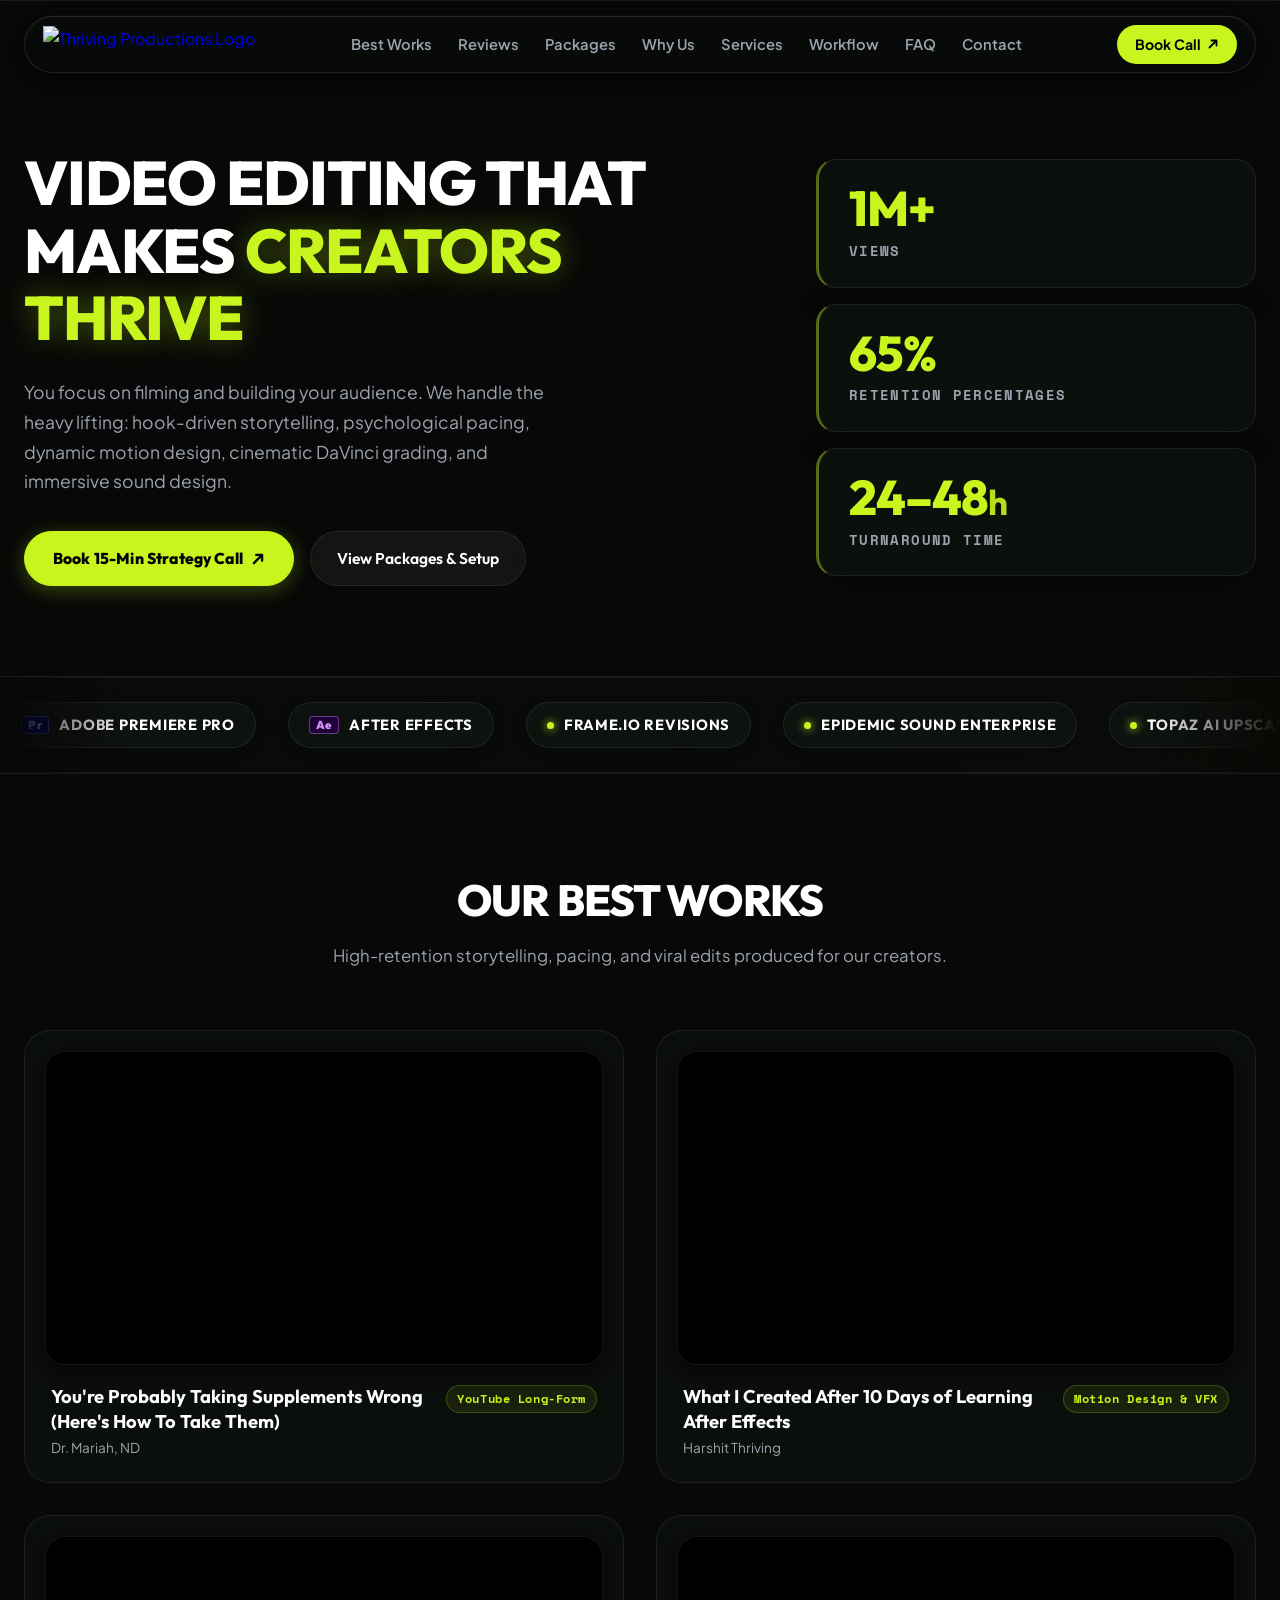
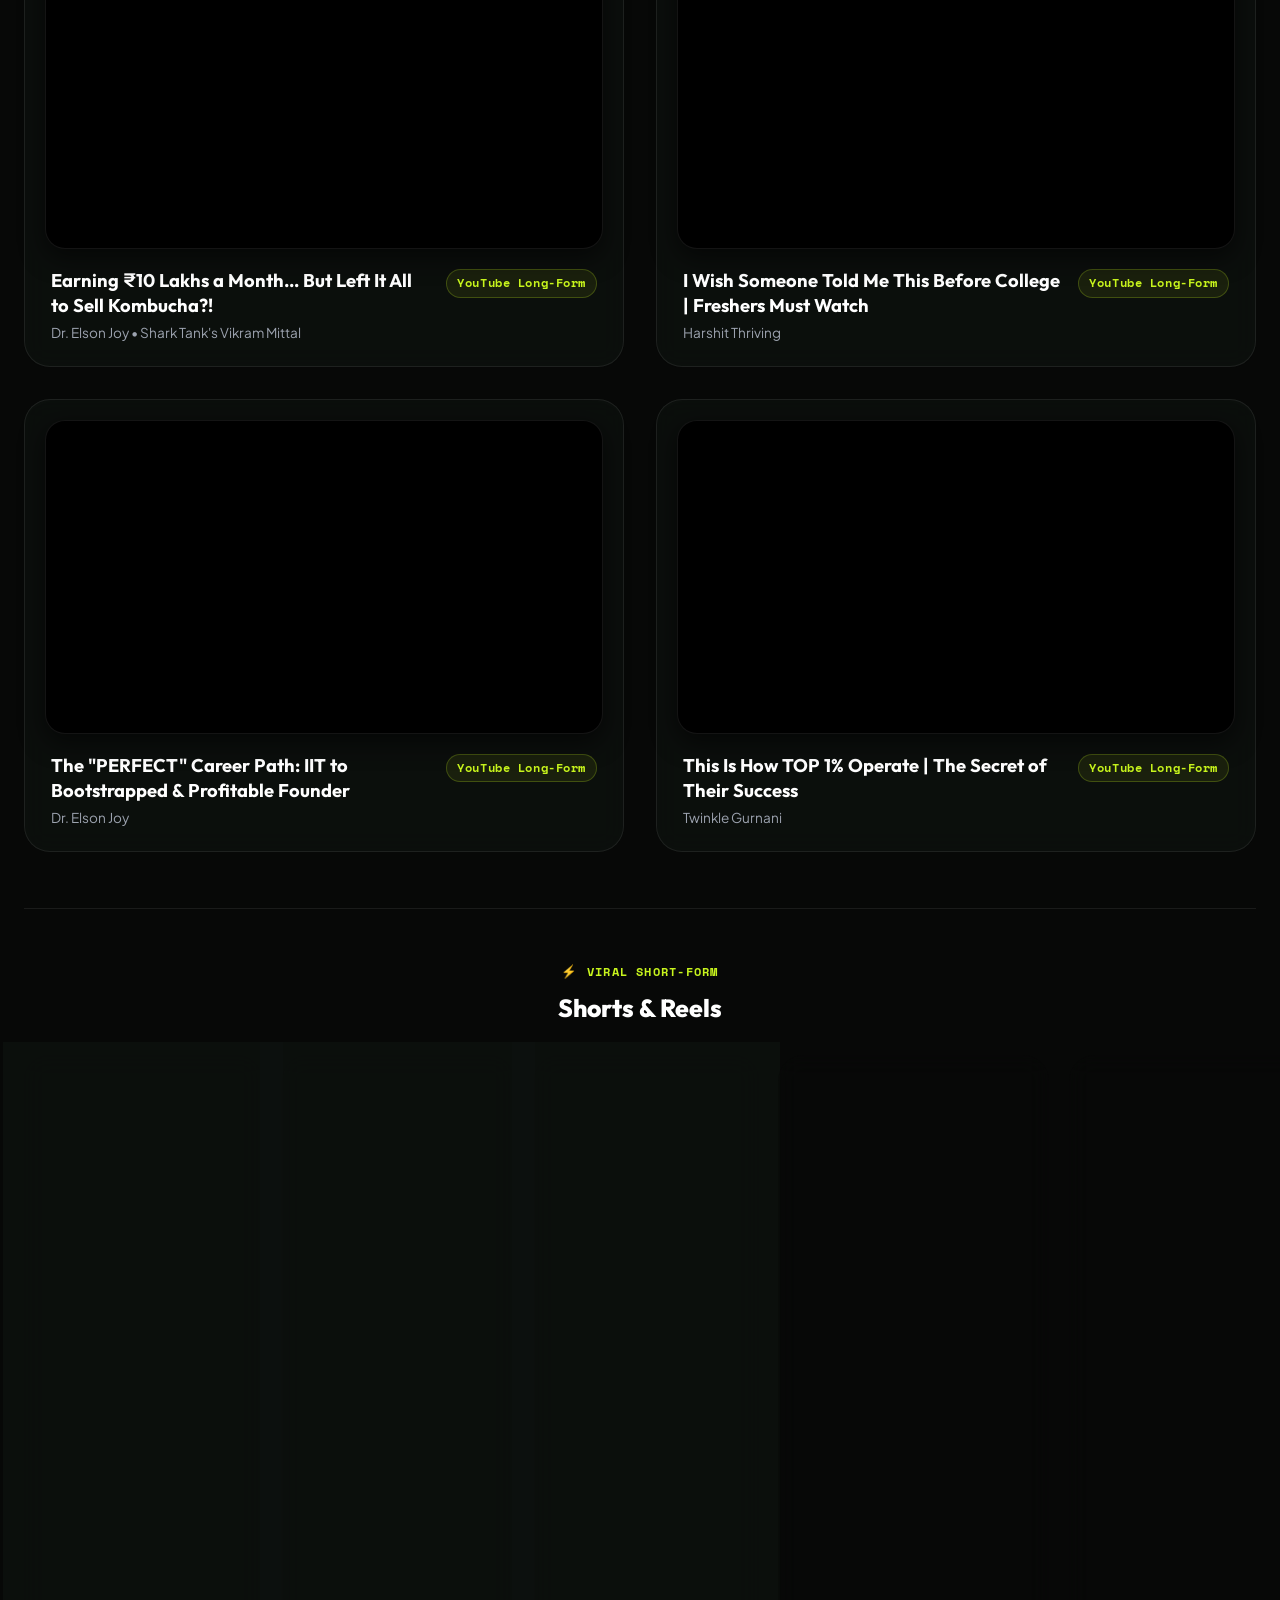
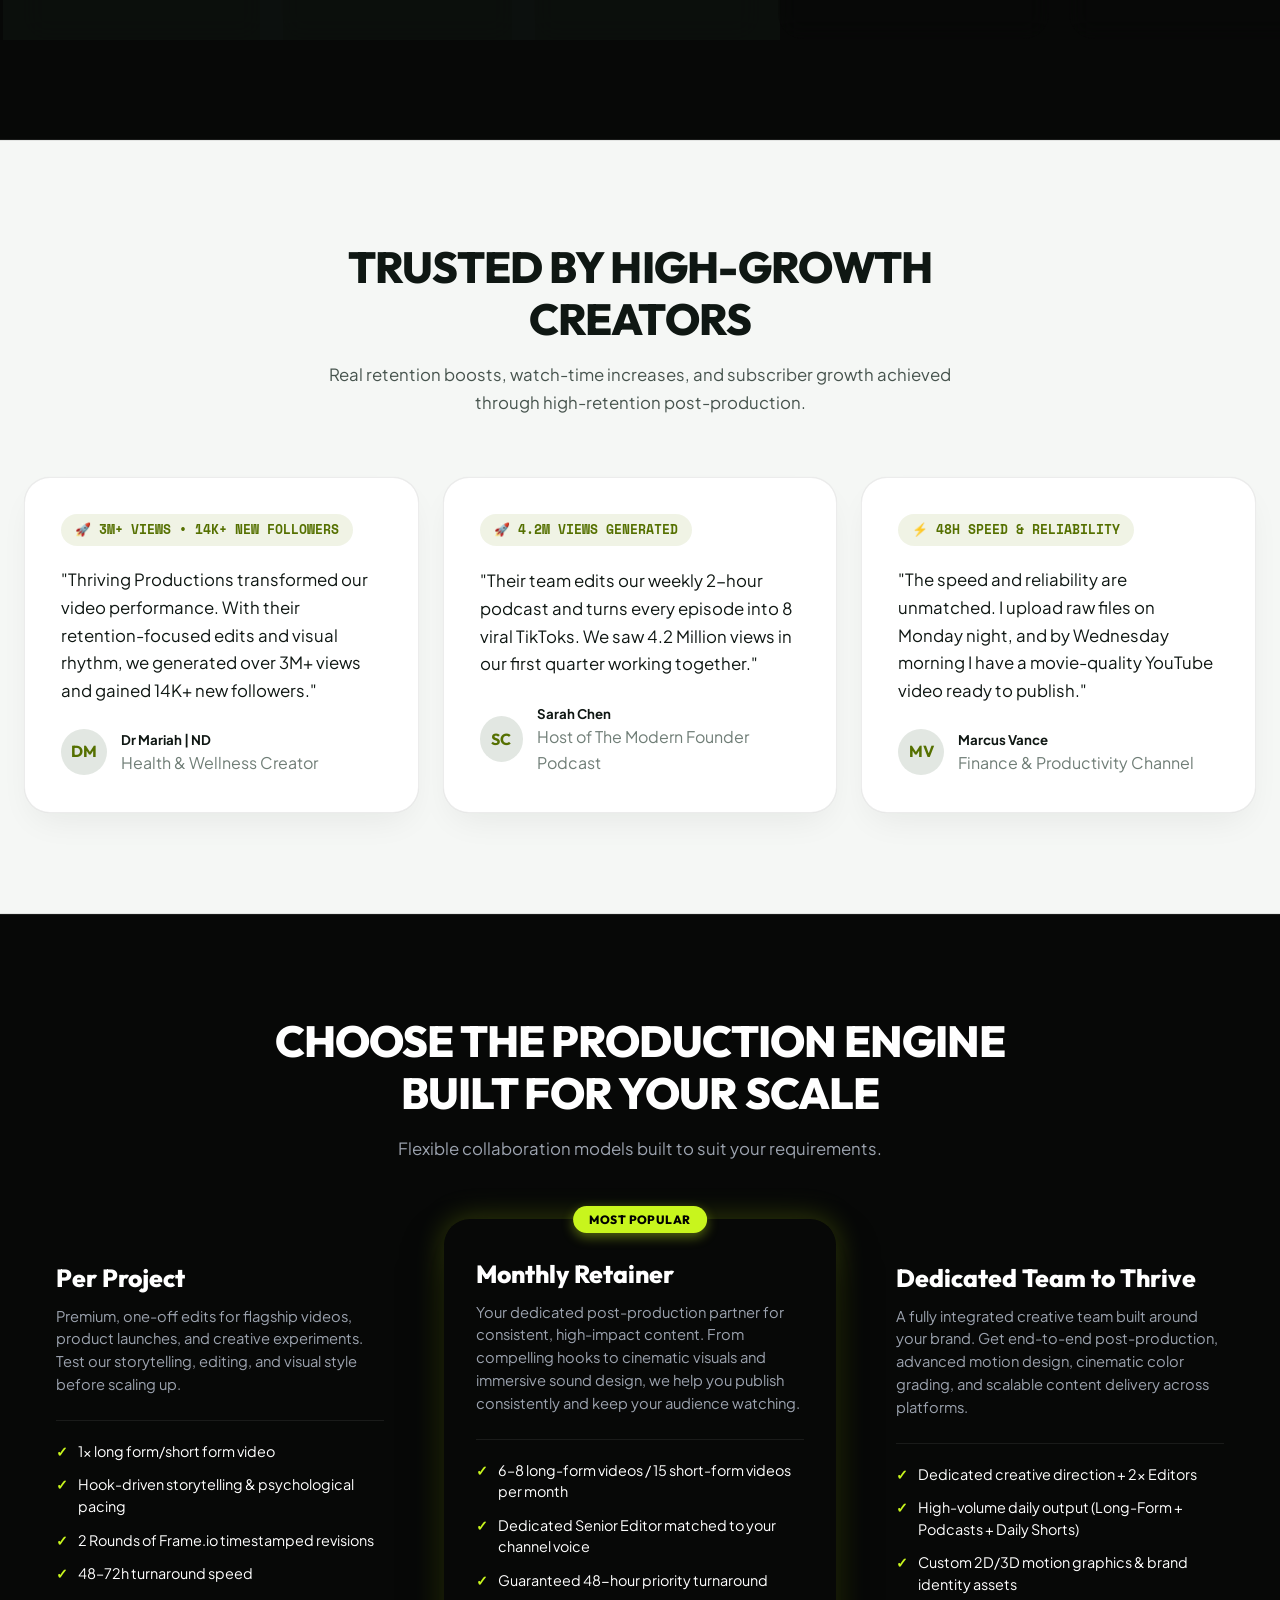
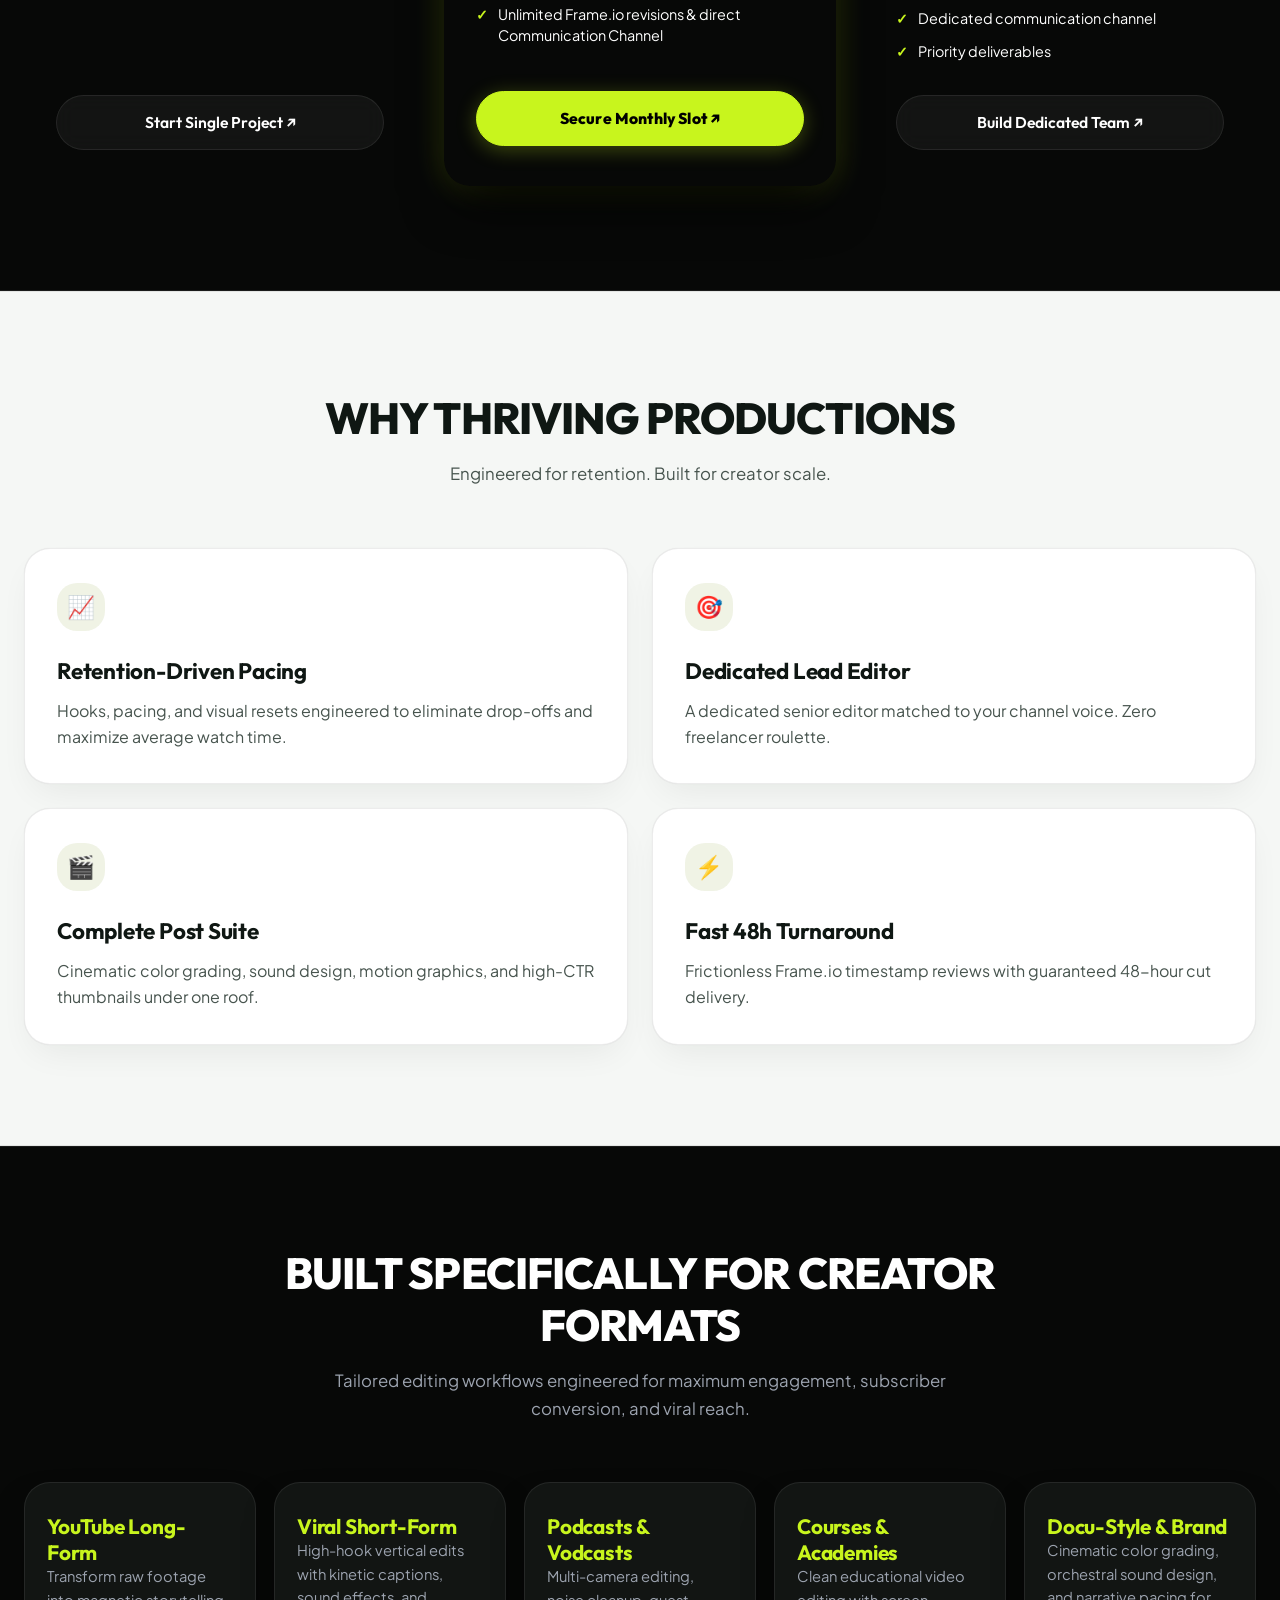
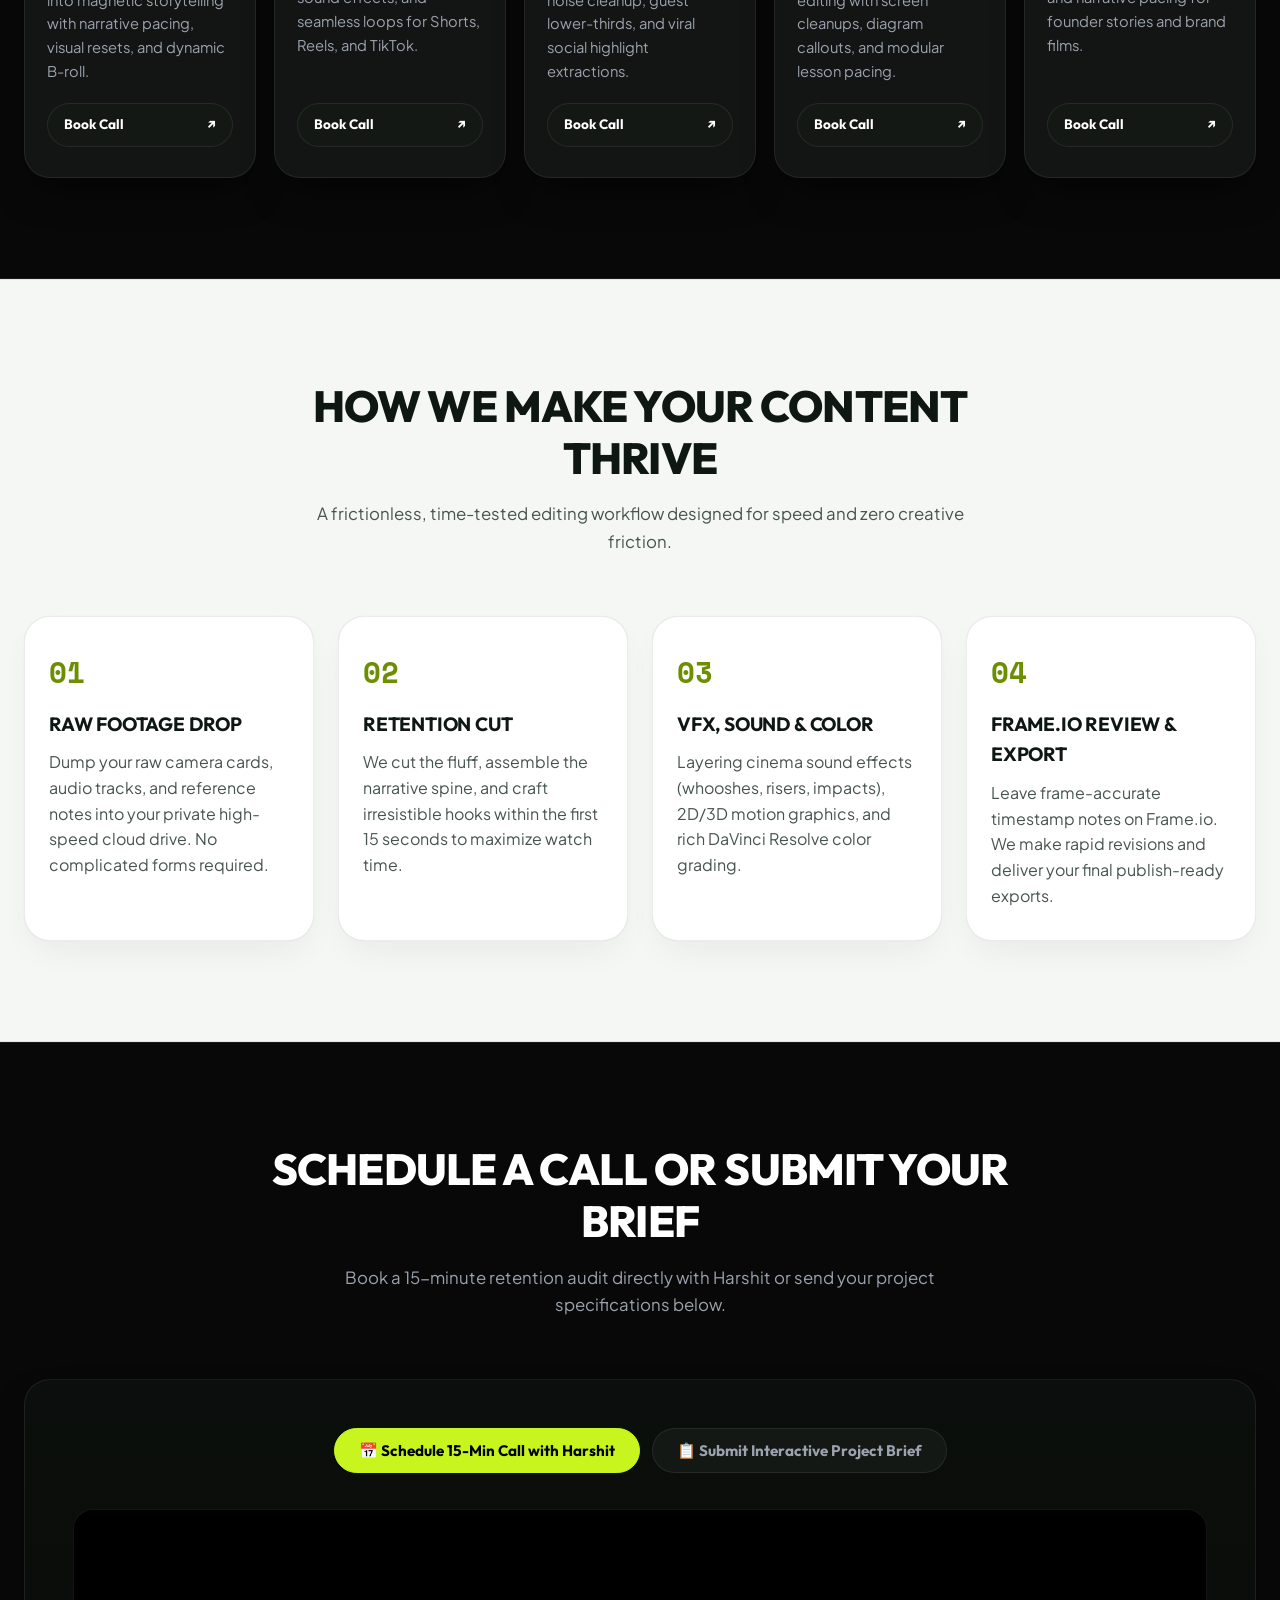
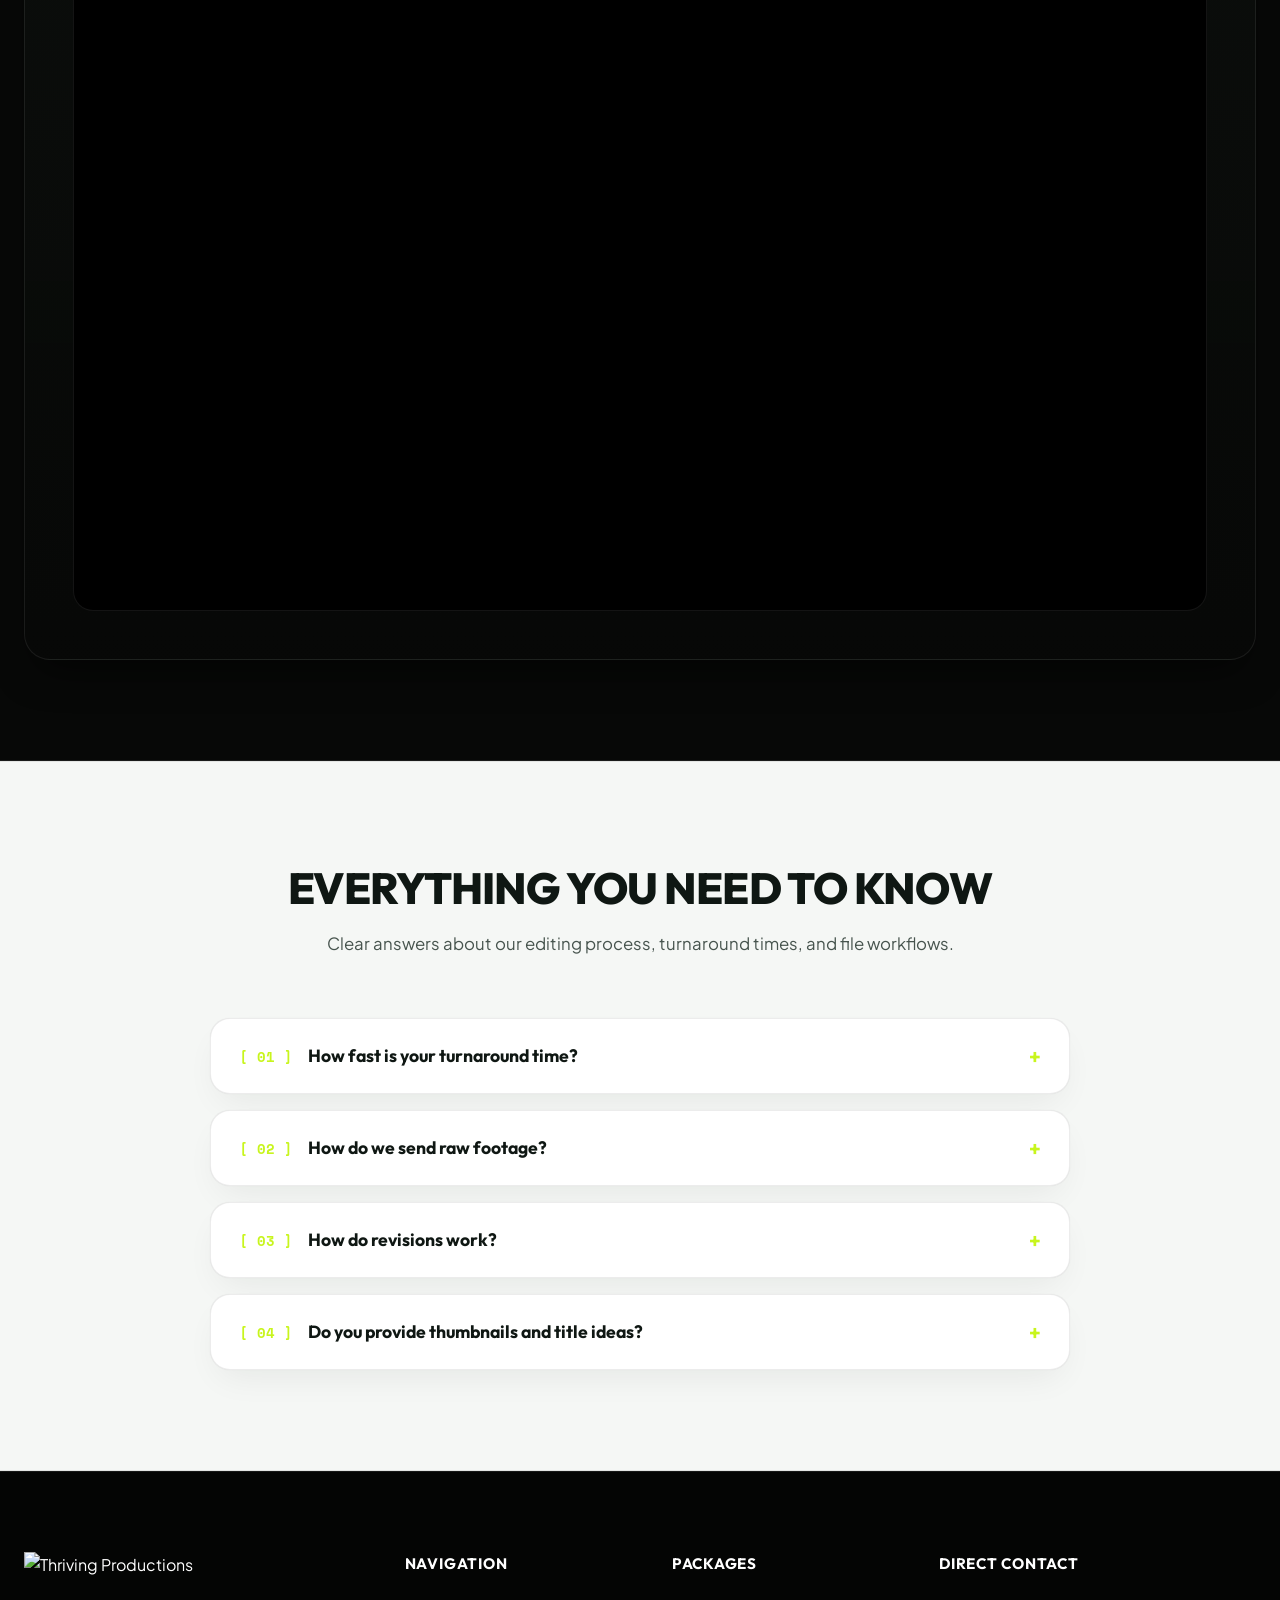
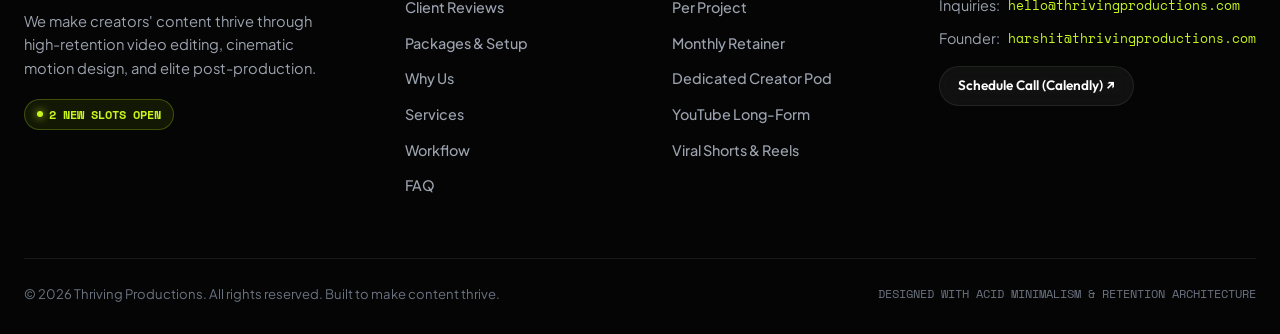
==== index.html @ 4a1072ee "added actions workflow" ====
<!DOCTYPE html>
<html lang="en">

<head>
  <meta charset="UTF-8">
  <meta name="viewport" content="width=device-width, initial-scale=1.0">

  <!-- SEO Meta Tags -->
  <title>Thriving Productions | High-Retention Video Editing & Post-Production for Creators</title>
  <meta name="description"
    content="We make creators' content thrive. Elite video editing, storytelling cuts, dynamic motion graphics, DaVinci color grading, and immersive sound design for top YouTube creators, podcasters, and brand leaders.">
  <meta name="keywords"
    content="video editing, creator post production, high retention editing, youtube editor, podcast video editing, motion design, thriving productions, harshit">
  <meta name="author" content="Thriving Productions">

  <!-- Open Graph / Social Media Meta Tags -->
  <meta property="og:title" content="Thriving Productions — High-Retention Video Editing for Creators">
  <meta property="og:description"
    content="You film the vision. We engineer the virality. Full-service post-production for modern creators.">
  <meta property="og:image" content="assets/logo-final.png">
  <meta property="og:type" content="website">

  <!-- Favicon -->
  <link rel="icon" type="image/png" href="assets/logo-final.png">

  <!-- Calendly Widget Stylesheet & JS -->
  <link href="https://assets.calendly.com/assets/external/widget.css" rel="stylesheet">
  <script src="https://assets.calendly.com/assets/external/widget.js" type="text/javascript" async></script>

  <!-- Custom Stylesheet -->
  <link rel="stylesheet" href="css/style.css">
</head>

<body>

  <!-- Ambient Light Orbs -->
  <div class="bg-ambient-lights" aria-hidden="true">
    <div class="ambient-orb orb-1"></div>
    <div class="ambient-orb orb-2"></div>
    <div class="ambient-orb orb-3"></div>
  </div>

  <!-- FLOATING NAVIGATION BAR -->
  <header class="site-header">
    <div class="nav-pill-container">
      <a href="#hero" class="brand-link" aria-label="Thriving Productions Home">
        <img src="assets/logo-final.png" alt="Thriving Productions Logo" class="brand-logo">
      </a>

      <nav aria-label="Main Navigation">
        <ul class="nav-links-wrapper">
          <li class="nav-item"><a href="#work">Best Works</a></li>
          <li class="nav-item"><a href="#results">Reviews</a></li>
          <li class="nav-item"><a href="#packages">Packages</a></li>
          <li class="nav-item"><a href="#why-us">Why Us</a></li>
          <li class="nav-item"><a href="#services">Services</a></li>
          <li class="nav-item"><a href="#workflow">Workflow</a></li>
          <li class="nav-item"><a href="#faq">FAQ</a></li>
          <li class="nav-item"><a href="#booking">Contact</a></li>
        </ul>
      </nav>

      <div class="nav-right-actions">
        <a href="https://calendly.com/thrivingharshit/new-meeting" target="_blank" rel="noopener"
          class="btn-nav-cta trigger-calendly-modal">
          <span>Book Call</span>
          <svg width="12" height="12" viewBox="0 0 12 12" fill="none" xmlns="http://www.w3.org/2000/svg">
            <path d="M2.5 9.5L9.5 2.5M9.5 2.5H4.5M9.5 2.5V7.5" stroke="currentColor" stroke-width="1.8"
              stroke-linecap="round" stroke-linejoin="round" />
          </svg>
        </a>
      </div>
    </div>
  </header>

  <!-- Mobile Drawer -->
  <div id="mobileDrawer" style="display:none;" class="mobile-drawer">
    <!-- Populated via CSS/JS -->
  </div>

  <main>
    <!-- HERO SECTION -->
    <section id="hero" class="hero-section section-dark-theme">
      <div class="container">
        <div class="hero-grid">

          <div class="hero-content">
            <h1 class="hero-title">
              VIDEO EDITING THAT MAKES <span class="accent-word">CREATORS THRIVE</span>
            </h1>

            <p class="hero-subtitle">
              You focus on filming and building your audience. We handle the heavy lifting: hook-driven storytelling,
              psychological pacing, dynamic motion design, cinematic DaVinci grading, and immersive sound design.
            </p>

            <div class="hero-cta-group">
              <a href="https://calendly.com/thrivingharshit/new-meeting" class="btn-primary trigger-calendly-modal">
                <span>Book 15-Min Strategy Call</span>
                <svg width="14" height="14" viewBox="0 0 12 12" fill="none" xmlns="http://www.w3.org/2000/svg">
                  <path d="M2.5 9.5L9.5 2.5M9.5 2.5H4.5M9.5 2.5V7.5" stroke="currentColor" stroke-width="2"
                    stroke-linecap="round" stroke-linejoin="round" />
                </svg>
              </a>

              <a href="#packages" class="btn-secondary">
                <span>View Packages & Setup</span>
              </a>
            </div>
          </div>

          <!-- Hero Growth Numbers (Simple & High-Impact) -->
          <div class="hero-growth-wrapper">
            <div class="growth-card">
              <div class="growth-number">1M+</div>
              <div class="growth-label">Views</div>
            </div>

            <div class="growth-card">
              <div class="growth-number"><span class="stat-count" data-target="65" data-suffix="%">65%</span></div>
              <div class="growth-label">Retention Percentages</div>
            </div>

            <div class="growth-card">
              <div class="growth-number">24–48<span class="growth-unit">h</span></div>
              <div class="growth-label">Turnaround Time</div>
            </div>
          </div>

        </div>
      </div>
    </section>

    <!-- SOFTWARE & GEAR INFINITE MARQUEE -->
    <section class="marquee-section section-dark-theme" aria-label="Tools and Software Stack">
      <div class="marquee-track">
        <div class="tool-chip"><span class="tool-badge-pr">Pr</span> ADOBE PREMIERE PRO</div>
        <div class="tool-chip"><span class="tool-badge-ae">Ae</span> AFTER EFFECTS</div>
        <div class="tool-chip"><span class="tool-dot"></span> FRAME.IO REVISIONS</div>
        <div class="tool-chip"><span class="tool-dot"></span> EPIDEMIC SOUND ENTERPRISE</div>
        <div class="tool-chip"><span class="tool-dot"></span> TOPAZ AI UPSCALING</div>
        <!-- Duplicated for seamless infinite loop -->
        <div class="tool-chip"><span class="tool-badge-pr">Pr</span> ADOBE PREMIERE PRO</div>
        <div class="tool-chip"><span class="tool-badge-ae">Ae</span> AFTER EFFECTS</div>
        <div class="tool-chip"><span class="tool-dot"></span> FRAME.IO REVISIONS</div>
        <div class="tool-chip"><span class="tool-dot"></span> EPIDEMIC SOUND ENTERPRISE</div>
        <div class="tool-chip"><span class="tool-dot"></span> TOPAZ AI UPSCALING</div>
      </div>
    </section>

    <!-- FEATURED PROJECTS: OUR BEST WORKS (YOUTUBE PLAYBACK SHOWCASE) -->
    <section id="work" class="section-padding section-dark-theme">
      <div class="container">

        <div class="section-header-block">
          <h2 class="section-title">OUR BEST WORKS</h2>
          <p class="section-desc">
            High-retention storytelling, pacing, and viral edits produced for our creators.
          </p>
        </div>

        <!-- 16:9 Long-Form Projects Grid -->
        <div class="projects-video-grid">

          <!-- Project 1: Dr. Mariah, ND -->
          <div class="project-video-card">
            <div class="video-screen-frame">
              <iframe src="https://www.youtube.com/embed/V1QnnVOTl3I?rel=0&modestbranding=1"
                title="You're Probably Taking Supplements Wrong (Here's how to take them)" loading="lazy"
                allow="accelerometer; autoplay; clipboard-write; encrypted-media; gyroscope; picture-in-picture; web-share"
                allowfullscreen class="youtube-embed-frame">
              </iframe>
            </div>
            <div class="project-info-row">
              <div class="project-text-group">
                <h3 class="project-title">You're Probably Taking Supplements Wrong (Here's How To Take Them)</h3>
                <p class="project-client">Dr. Mariah, ND</p>
              </div>
              <span class="project-badge">YouTube Long-Form</span>
            </div>
          </div>

          <!-- Project 2: After Effects -->
          <div class="project-video-card">
            <div class="video-screen-frame">
              <iframe src="https://www.youtube.com/embed/3Pghgdp9ksc?rel=0&modestbranding=1"
                title="What I Created After 10 Days of Learning After Effects" loading="lazy"
                allow="accelerometer; autoplay; clipboard-write; encrypted-media; gyroscope; picture-in-picture; web-share"
                allowfullscreen class="youtube-embed-frame">
              </iframe>
            </div>
            <div class="project-info-row">
              <div class="project-text-group">
                <h3 class="project-title">What I Created After 10 Days of Learning After Effects</h3>
                <p class="project-client">Harshit Thriving</p>
              </div>
              <span class="project-badge">Motion Design & VFX</span>
            </div>
          </div>

          <!-- Project 3: Earning ₹10 Lakhs -->
          <div class="project-video-card">
            <div class="video-screen-frame">
              <iframe src="https://www.youtube.com/embed/T4l8N0UY_fY?rel=0&modestbranding=1"
                title="Earning ₹10 Lakhs a Month… But Left It All to Sell Kombucha?! | Shark Tank’s Vikram Mittal"
                loading="lazy"
                allow="accelerometer; autoplay; clipboard-write; encrypted-media; gyroscope; picture-in-picture; web-share"
                allowfullscreen class="youtube-embed-frame">
              </iframe>
            </div>
            <div class="project-info-row">
              <div class="project-text-group">
                <h3 class="project-title">Earning ₹10 Lakhs a Month… But Left It All to Sell Kombucha?!</h3>
                <p class="project-client">Dr. Elson Joy • Shark Tank's Vikram Mittal</p>
              </div>
              <span class="project-badge">YouTube Long-Form</span>
            </div>
          </div>

          <!-- Project 4: Wish I Knew This Before College -->
          <div class="project-video-card">
            <div class="video-screen-frame">
              <iframe src="https://www.youtube.com/embed/kpXg0Fa_aDg?rel=0&modestbranding=1"
                title="I Wish Someone Told Me This Before College | Freshers Must Watch" loading="lazy"
                allow="accelerometer; autoplay; clipboard-write; encrypted-media; gyroscope; picture-in-picture; web-share"
                allowfullscreen class="youtube-embed-frame">
              </iframe>
            </div>
            <div class="project-info-row">
              <div class="project-text-group">
                <h3 class="project-title">I Wish Someone Told Me This Before College | Freshers Must Watch</h3>
                <p class="project-client">Harshit Thriving</p>
              </div>
              <span class="project-badge">YouTube Long-Form</span>
            </div>
          </div>

          <!-- Project 5: IIT to Bootstrapped & Profitable Founder -->
          <div class="project-video-card">
            <div class="video-screen-frame">
              <iframe src="https://www.youtube.com/embed/MBLo8JGmnGo?rel=0&modestbranding=1"
                title="The PERFECT Career Path: IIT to Bootstrapped & Profitable Founder" loading="lazy"
                allow="accelerometer; autoplay; clipboard-write; encrypted-media; gyroscope; picture-in-picture; web-share"
                allowfullscreen class="youtube-embed-frame">
              </iframe>
            </div>
            <div class="project-info-row">
              <div class="project-text-group">
                <h3 class="project-title">The "PERFECT" Career Path: IIT to Bootstrapped & Profitable Founder</h3>
                <p class="project-client">Dr. Elson Joy</p>
              </div>
              <span class="project-badge">YouTube Long-Form</span>
            </div>
          </div>

          <!-- Project 6: Top 1% Operate -->
          <div class="project-video-card">
            <div class="video-screen-frame">
              <iframe src="https://www.youtube.com/embed/Gjvl_jrdmHQ?rel=0&modestbranding=1"
                title="This Is How TOP 1% Operate | The Secret of Their Success" loading="lazy"
                allow="accelerometer; autoplay; clipboard-write; encrypted-media; gyroscope; picture-in-picture; web-share"
                allowfullscreen class="youtube-embed-frame">
              </iframe>
            </div>
            <div class="project-info-row">
              <div class="project-text-group">
                <h3 class="project-title">This Is How TOP 1% Operate | The Secret of Their Success</h3>
                <p class="project-client">Twinkle Gurnani</p>
              </div>
              <span class="project-badge">YouTube Long-Form</span>
            </div>
          </div>

        </div>

        <!-- 9:16 Viral Shorts & Reels Showcase -->
        <div class="shorts-showcase-block">
          <div class="shorts-header-row">
            <span class="shorts-subtag">⚡ VIRAL SHORT-FORM</span>
            <h3 class="shorts-section-title">Shorts & Reels</h3>
          </div>

          <div class="shorts-video-grid">

            <!-- Short 1 -->
            <div class="short-video-card">
              <div class="short-screen-frame">
                <iframe src="https://www.youtube.com/embed/0WPNZwutGtE?rel=0&modestbranding=1"
                  title="Everyone's Too Busy Judging Themselves" loading="lazy"
                  allow="accelerometer; autoplay; clipboard-write; encrypted-media; gyroscope; picture-in-picture; web-share"
                  allowfullscreen class="youtube-embed-frame">
                </iframe>
              </div>
              <div class="project-info-row">
                <div class="project-text-group">
                  <h4 class="short-title">Everyone's Too Busy Judging Themselves</h4>
                  <p class="project-client">Harshit Thriving</p>
                </div>
                <span class="project-badge">9:16 Short</span>
              </div>
            </div>

            <!-- Short 2 -->
            <div class="short-video-card">
              <div class="short-screen-frame">
                <iframe src="https://www.youtube.com/embed/cesDcMEBdq0?rel=0&modestbranding=1"
                  title="Imperfect Action Beats Perfection" loading="lazy"
                  allow="accelerometer; autoplay; clipboard-write; encrypted-media; gyroscope; picture-in-picture; web-share"
                  allowfullscreen class="youtube-embed-frame">
                </iframe>
              </div>
              <div class="project-info-row">
                <div class="project-text-group">
                  <h4 class="short-title">Imperfect Action Beats Perfection</h4>
                  <p class="project-client">Harshit Thriving</p>
                </div>
                <span class="project-badge">9:16 Short</span>
              </div>
            </div>

            <!-- Short 3 -->
            <div class="short-video-card">
              <div class="short-screen-frame">
                <iframe src="https://www.youtube.com/embed/E0vyT9Qvh7A?rel=0&modestbranding=1"
                  title="Did the Pope Use AI to Write His Warning About AI?" loading="lazy"
                  allow="accelerometer; autoplay; clipboard-write; encrypted-media; gyroscope; picture-in-picture; web-share"
                  allowfullscreen class="youtube-embed-frame">
                </iframe>
              </div>
              <div class="project-info-row">
                <div class="project-text-group">
                  <h4 class="short-title">Did the Pope Use AI to Write His Warning About AI?</h4>
                  <p class="project-client">Bot Happened Now</p>
                </div>
                <span class="project-badge">9:16 Short</span>
              </div>
            </div>

            <!-- Reel 1 -->
            <div class="short-video-card">
              <div class="short-screen-frame">
                <iframe src="https://www.instagram.com/reel/Da-PhwSMset/embed/"
                  title="The Fast-Forward Trap: AI & Clarity" loading="lazy" frameborder="0" scrolling="no"
                  allowtransparency="true"
                  allow="autoplay; clipboard-write; encrypted-media; picture-in-picture; web-share"
                  class="instagram-embed-frame">
                </iframe>
              </div>
              <div class="project-info-row">
                <div class="project-text-group">
                  <h4 class="short-title">The "Fast-Forward" Trap: AI & Clarity</h4>
                  <p class="project-client">@imthatyogii</p>
                </div>
                <span class="project-badge">Instagram Reel</span>
              </div>
            </div>

            <!-- Reel 2 -->
            <div class="short-video-card">
              <div class="short-screen-frame">
                <iframe src="https://www.instagram.com/reel/DbcSSpxpiCO/embed/"
                  title="The #1 Mistake Founders Make Integrating AI" loading="lazy" frameborder="0" scrolling="no"
                  allowtransparency="true"
                  allow="autoplay; clipboard-write; encrypted-media; picture-in-picture; web-share"
                  class="instagram-embed-frame">
                </iframe>
              </div>
              <div class="project-info-row">
                <div class="project-text-group">
                  <h4 class="short-title">#1 Mistake Founders Make With AI</h4>
                  <p class="project-client">@imthatyogii</p>
                </div>
                <span class="project-badge">Instagram Reel</span>
              </div>
            </div>

          </div>
        </div>

      </div>
    </section>

    <!-- 2ND SECTION: CLIENTS REVIEW & PROOF (LIGHT THEME) -->
    <section id="results" class="section-padding section-light-theme">
      <div class="container">

        <div class="section-header-block">
          <h2 class="section-title">TRUSTED BY HIGH-GROWTH CREATORS</h2>
          <p class="section-desc">
            Real retention boosts, watch-time increases, and subscriber growth achieved through high-retention
            post-production.
          </p>
        </div>

        <div class="testimonials-grid">

          <div class="testimonial-card">
            <div class="test-metric-badge">🚀 3M+ VIEWS • 14K+ NEW FOLLOWERS</div>
            <p class="test-quote">
              "Thriving Productions transformed our video performance. With their retention-focused edits and visual
              rhythm, we generated over 3M+ views and gained 14K+ new followers."
            </p>
            <div class="test-author-row">
              <div class="test-avatar">DM</div>
              <div class="test-author-info">
                <h5>Dr Mariah | ND</h5>
                <p>Health & Wellness Creator</p>
              </div>
            </div>
          </div>

          <div class="testimonial-card">
            <div class="test-metric-badge">🚀 4.2M VIEWS GENERATED</div>
            <p class="test-quote">
              "Their team edits our weekly 2-hour podcast and turns every episode into 8 viral TikToks. We saw 4.2
              Million views in our first quarter working together."
            </p>
            <div class="test-author-row">
              <div class="test-avatar">SC</div>
              <div class="test-author-info">
                <h5>Sarah Chen</h5>
                <p>Host of The Modern Founder Podcast</p>
              </div>
            </div>
          </div>

          <div class="testimonial-card">
            <div class="test-metric-badge">⚡ 48H SPEED & RELIABILITY</div>
            <p class="test-quote">
              "The speed and reliability are unmatched. I upload raw files on Monday night, and by Wednesday morning I
              have a movie-quality YouTube video ready to publish."
            </p>
            <div class="test-author-row">
              <div class="test-avatar">MV</div>
              <div class="test-author-info">
                <h5>Marcus Vance</h5>
                <p>Finance & Productivity Channel</p>
              </div>
            </div>
          </div>

        </div>

      </div>
    </section>

    <!-- 3RD SECTION: THE PACKAGE / SETUP YOU WANT (DARK THEME) -->
    <section id="packages" class="section-padding section-dark-theme">
      <div class="container">

        <div class="section-header-block">
          <h2 class="section-title">CHOOSE THE PRODUCTION ENGINE BUILT FOR YOUR SCALE</h2>
          <p class="section-desc">
            Flexible collaboration models built to suit your requirements.
          </p>
        </div>

        <div class="packages-grid-3">

          <!-- Package 1: Per Project -->
          <div class="package-card">
            <div>
              <h3 class="package-name">Per Project</h3>
              <p class="package-tagline">
                Premium, one-off edits for flagship videos, product launches, and creative experiments. Test our
                storytelling, editing, and visual style before scaling up.
              </p>
              <ul class="package-features">
                <li><span class="check-icon">✓</span> <span>1x long form/short form video</span></li>
                <li><span class="check-icon">✓</span> <span>Hook-driven storytelling & psychological pacing</span></li>
                <li><span class="check-icon">✓</span> <span>2 Rounds of Frame.io timestamped revisions</span></li>
                <li><span class="check-icon">✓</span> <span>48–72h turnaround speed</span></li>
              </ul>
            </div>
            <div>
              <a href="#booking" class="btn-secondary" style="width:100%; justify-content:center;">
                <span>Start Single Project ↗</span>
              </a>
            </div>
          </div>

          <!-- Package 2: Monthly Retainer (Most Popular) -->
          <div class="package-card highlighted">
            <div class="package-badge-top">MOST POPULAR</div>
            <div>
              <h3 class="package-name">Monthly Retainer</h3>
              <p class="package-tagline">
                Your dedicated post-production partner for consistent, high-impact content. From compelling hooks to
                cinematic visuals and immersive sound design, we help you publish consistently and keep your audience
                watching.
              </p>
              <ul class="package-features">
                <li><span class="check-icon">✓</span> <span>6–8 long-form videos / 15 short-form videos per month</span>
                </li>
                <li><span class="check-icon">✓</span> <span>Dedicated Senior Editor matched to your channel voice</span>
                </li>
                <li><span class="check-icon">✓</span> <span>Guaranteed 48-hour priority turnaround</span></li>
                <li><span class="check-icon">✓</span> <span>Unlimited Frame.io revisions & direct Communication
                    Channel</span></li>
              </ul>
            </div>
            <div>
              <a href="https://calendly.com/thrivingharshit/new-meeting" class="btn-primary trigger-calendly-modal"
                style="width:100%; justify-content:center;">
                <span>Secure Monthly Slot ↗</span>
              </a>
            </div>
          </div>

          <!-- Package 3: Dedicated Team for Your Content to Thrive -->
          <div class="package-card">
            <div>
              <h3 class="package-name">Dedicated Team to Thrive</h3>
              <p class="package-tagline">
                A fully integrated creative team built around your brand. Get end-to-end post-production, advanced
                motion design, cinematic color grading, and scalable content delivery across platforms.
              </p>
              <ul class="package-features">
                <li><span class="check-icon">✓</span> <span>Dedicated creative direction + 2x Editors</span></li>
                <li><span class="check-icon">✓</span> <span>High-volume daily output (Long-Form + Podcasts + Daily
                    Shorts)</span></li>
                <li><span class="check-icon">✓</span> <span>Custom 2D/3D motion graphics & brand identity assets</span>
                </li>
                <li><span class="check-icon">✓</span> <span>Dedicated communication channel</span></li>
                <li><span class="check-icon">✓</span> <span>Priority deliverables</span></li>
              </ul>
            </div>
            <div>
              <a href="https://calendly.com/thrivingharshit/new-meeting" class="btn-secondary trigger-calendly-modal"
                style="width:100%; justify-content:center;">
                <span>Build Dedicated Team ↗</span>
              </a>
            </div>
          </div>

        </div>

      </div>
    </section>

    <!-- 4TH SECTION: WHY US (LIGHT THEME) -->
    <section id="why-us" class="section-padding section-light-theme">
      <div class="container">

        <div class="section-header-block">
          <h2 class="section-title">WHY THRIVING PRODUCTIONS</h2>
          <p class="section-desc">
            Engineered for retention. Built for creator scale.
          </p>
        </div>

        <div class="bento-grid-container">

          <!-- Value 1 -->
          <div class="bento-card bento-col-6">
            <div class="why-card-icon">📈</div>
            <h3 class="bento-card-title">Retention-Driven Pacing</h3>
            <p class="bento-card-desc">
              Hooks, pacing, and visual resets engineered to eliminate drop-offs and maximize average watch time.
            </p>
          </div>

          <!-- Value 2 -->
          <div class="bento-card bento-col-6">
            <div class="why-card-icon">🎯</div>
            <h3 class="bento-card-title">Dedicated Lead Editor</h3>
            <p class="bento-card-desc">
              A dedicated senior editor matched to your channel voice. Zero freelancer roulette.
            </p>
          </div>

          <!-- Value 3 -->
          <div class="bento-card bento-col-6">
            <div class="why-card-icon">🎬</div>
            <h3 class="bento-card-title">Complete Post Suite</h3>
            <p class="bento-card-desc">
              Cinematic color grading, sound design, motion graphics, and high-CTR thumbnails under one roof.
            </p>
          </div>

          <!-- Value 4 -->
          <div class="bento-card bento-col-6">
            <div class="why-card-icon">⚡</div>
            <h3 class="bento-card-title">Fast 48h Turnaround</h3>
            <p class="bento-card-desc">
              Frictionless Frame.io timestamp reviews with guaranteed 48-hour cut delivery.
            </p>
          </div>

        </div>
      </div>
    </section>

    <!-- 5TH SECTION: OUR SERVICES (5-CARD SHOWCASE) (DARK THEME) -->
    <section id="services" class="section-padding section-dark-theme">
      <div class="container">

        <div class="section-header-block">
          <h2 class="section-title">BUILT SPECIFICALLY FOR CREATOR FORMATS</h2>
          <p class="section-desc">
            Tailored editing workflows engineered for maximum engagement, subscriber conversion, and viral reach.
          </p>
        </div>

        <div class="services-grid-5">

          <!-- Service 1 -->
          <div class="service-card">
            <div>
              <h3 class="service-title">YouTube Long-Form</h3>
              <p class="service-desc">
                Transform raw footage into magnetic storytelling with narrative pacing, visual resets, and dynamic
                B-roll.
              </p>
            </div>
            <a href="https://calendly.com/thrivingharshit/new-meeting"
              class="btn-service-action trigger-calendly-modal">
              <span>Book Call</span>
              <span>↗</span>
            </a>
          </div>

          <!-- Service 2 -->
          <div class="service-card">
            <div>
              <h3 class="service-title">Viral Short-Form</h3>
              <p class="service-desc">
                High-hook vertical edits with kinetic captions, sound effects, and seamless loops for Shorts, Reels, and
                TikTok.
              </p>
            </div>
            <a href="https://calendly.com/thrivingharshit/new-meeting"
              class="btn-service-action trigger-calendly-modal">
              <span>Book Call</span>
              <span>↗</span>
            </a>
          </div>

          <!-- Service 3 -->
          <div class="service-card">
            <div>
              <h3 class="service-title">Podcasts & Vodcasts</h3>
              <p class="service-desc">
                Multi-camera editing, noise cleanup, guest lower-thirds, and viral social highlight extractions.
              </p>
            </div>
            <a href="https://calendly.com/thrivingharshit/new-meeting"
              class="btn-service-action trigger-calendly-modal">
              <span>Book Call</span>
              <span>↗</span>
            </a>
          </div>

          <!-- Service 4 -->
          <div class="service-card">
            <div>
              <h3 class="service-title">Courses & Academies</h3>
              <p class="service-desc">
                Clean educational video editing with screen cleanups, diagram callouts, and modular lesson pacing.
              </p>
            </div>
            <a href="https://calendly.com/thrivingharshit/new-meeting"
              class="btn-service-action trigger-calendly-modal">
              <span>Book Call</span>
              <span>↗</span>
            </a>
          </div>

          <!-- Service 5 -->
          <div class="service-card">
            <div>
              <h3 class="service-title">Docu-Style & Brand</h3>
              <p class="service-desc">
                Cinematic color grading, orchestral sound design, and narrative pacing for founder stories and brand
                films.
              </p>
            </div>
            <a href="https://calendly.com/thrivingharshit/new-meeting"
              class="btn-service-action trigger-calendly-modal">
              <span>Book Call</span>
              <span>↗</span>
            </a>
          </div>

        </div>

      </div>
    </section>

    <!-- 6TH SECTION: 4-STEP PRODUCTION PIPELINE (LIGHT THEME) -->
    <section id="workflow" class="section-padding section-light-theme">
      <div class="container">

        <div class="section-header-block">
          <h2 class="section-title">HOW WE MAKE YOUR CONTENT THRIVE</h2>
          <p class="section-desc">
            A frictionless, time-tested editing workflow designed for speed and zero creative friction.
          </p>
        </div>

        <div class="pipeline-steps-grid">

          <div class="pipeline-step-card">
            <div class="step-num-badge">01</div>
            <h3 class="step-title">RAW FOOTAGE DROP</h3>
            <p class="step-desc">
              Dump your raw camera cards, audio tracks, and reference notes into your private high-speed cloud drive. No
              complicated forms required.
            </p>
          </div>

          <div class="pipeline-step-card">
            <div class="step-num-badge">02</div>
            <h3 class="step-title">RETENTION CUT</h3>
            <p class="step-desc">
              We cut the fluff, assemble the narrative spine, and craft irresistible hooks within the first 15 seconds
              to maximize watch time.
            </p>
          </div>

          <div class="pipeline-step-card">
            <div class="step-num-badge">03</div>
            <h3 class="step-title">VFX, SOUND & COLOR</h3>
            <p class="step-desc">
              Layering cinema sound effects (whooshes, risers, impacts), 2D/3D motion graphics, and rich DaVinci Resolve
              color grading.
            </p>
          </div>

          <div class="pipeline-step-card">
            <div class="step-num-badge">04</div>
            <h3 class="step-title">FRAME.IO REVIEW & EXPORT</h3>
            <p class="step-desc">
              Leave frame-accurate timestamp notes on Frame.io. We make rapid revisions and deliver your final
              publish-ready exports.
            </p>
          </div>

        </div>

      </div>
    </section>

    <!-- 7TH SECTION: CALENDLY & PROJECT BRIEF BOOKING SECTION (DARK THEME) -->
    <section id="booking" class="section-padding section-dark-theme">
      <div class="container">

        <div class="section-header-block">
          <h2 class="section-title">SCHEDULE A CALL OR SUBMIT YOUR BRIEF</h2>
          <p class="section-desc">
            Book a 15-minute retention audit directly with Harshit or send your project specifications below.
          </p>
        </div>

        <div class="booking-section-wrapper">

          <!-- Tabs Switcher -->
          <div class="booking-tabs-header">
            <button class="tab-btn active" data-tab="tab-calendly">
              📅 Schedule 15-Min Call with Harshit
            </button>
            <button class="tab-btn" data-tab="tab-brief">
              📋 Submit Interactive Project Brief
            </button>
          </div>

          <!-- Tab Pane 1: Calendly Embed -->
          <div id="tab-calendly" class="tab-pane active">
            <div class="calendly-embed-container">
              <!-- Calendly inline widget begin -->
              <div class="calendly-inline-widget"
                data-url="https://calendly.com/thrivingharshit/new-meeting?hide_gdpr_banner=1&background_color=070807&text_color=ffffff&primary_color=c8f51d"
                style="min-width:320px;height:700px;"></div>
              <!-- Calendly inline widget end -->
            </div>
          </div>

          <!-- Tab Pane 2: Interactive Brief Form -->
          <div id="tab-brief" class="tab-pane">
            <form id="creatorBriefForm" class="brief-form">

              <div class="form-group-full">
                <label class="form-label">1. What format of content do you create?</label>
                <div class="form-chips-select">
                  <label class="chip-option">
                    <input type="checkbox" name="format" value="youtube" checked>
                    <span class="chip-label">YouTube Long-Form</span>
                  </label>
                  <label class="chip-option">
                    <input type="checkbox" name="format" value="shorts">
                    <span class="chip-label">Viral Shorts / Reels</span>
                  </label>
                  <label class="chip-option">
                    <input type="checkbox" name="format" value="podcast">
                    <span class="chip-label">Podcast / Vodcast</span>
                  </label>
                  <label class="chip-option">
                    <input type="checkbox" name="format" value="course">
                    <span class="chip-label">Online Course / Academy</span>
                  </label>
                  <label class="chip-option">
                    <input type="checkbox" name="format" value="brand">
                    <span class="chip-label">Brand Documentary</span>
                  </label>
                </div>
              </div>

              <div class="form-group-full">
                <label class="form-label">2. Estimated monthly video volume</label>
                <div class="form-chips-select">
                  <label class="chip-option">
                    <input type="radio" name="volume" value="1-4" checked>
                    <span class="chip-label">1–4 Videos / Month</span>
                  </label>
                  <label class="chip-option">
                    <input type="radio" name="volume" value="5-8">
                    <span class="chip-label">5–8 Videos / Month</span>
                  </label>
                  <label class="chip-option">
                    <input type="radio" name="volume" value="10+">
                    <span class="chip-label">10+ Videos / Month</span>
                  </label>
                  <label class="chip-option">
                    <input type="radio" name="volume" value="daily">
                    <span class="chip-label">Daily Short-Form Batch</span>
                  </label>
                </div>
              </div>

              <div>
                <label for="creatorName" class="form-label">Your Name</label>
                <input type="text" id="creatorName" required class="form-input" placeholder="e.g. Alex Rivera">
              </div>

              <div>
                <label for="creatorEmail" class="form-label">Email Address</label>
                <input type="email" id="creatorEmail" required class="form-input" placeholder="e.g. alex@creator.com">
              </div>

              <div class="form-group-full">
                <label for="channelUrl" class="form-label">Channel / Social Profile Link</label>
                <input type="url" id="channelUrl" required class="form-input"
                  placeholder="https://youtube.com/@yourchannel or @instagram">
              </div>

              <div class="form-group-full">
                <label for="projectGoals" class="form-label">What is your biggest creative bottleneck?</label>
                <textarea id="projectGoals" class="form-textarea"
                  placeholder="Tell us about your pacing challenges, editing bottlenecks, or goals for Average View Duration..."></textarea>
              </div>

              <div class="form-group-full" style="text-align:center; margin-top:10px;">
                <button type="submit" class="btn-primary" style="width:100%; max-width:420px;">
                  <span>Send Brief — Get Free Retention Audit ↗</span>
                </button>
                <p style="font-size:0.78rem; color:var(--text-dark-muted); margin-top:12px;">
                  Sent directly to <a href="mailto:hello@thrivingproductions.com"
                    style="color:var(--color-accent); text-decoration:none;">hello@thrivingproductions.com</a>. We reply
                  within 24 hours.
                </p>
              </div>

            </form>
          </div>

        </div>

      </div>
    </section>

    <!-- 8TH SECTION: FAQ SECTION (LIGHT THEME) -->
    <section id="faq" class="section-padding section-light-theme">
      <div class="container">

        <div class="section-header-block">
          <h2 class="section-title">EVERYTHING YOU NEED TO KNOW</h2>
          <p class="section-desc">
            Clear answers about our editing process, turnaround times, and file workflows.
          </p>
        </div>

        <div class="faq-accordion-list">

          <div class="faq-item">
            <button class="faq-question-btn">
              <span><span class="faq-index">[ 01 ]</span> How fast is your turnaround time?</span>
              <span class="faq-icon-toggle">+</span>
            </button>
            <div class="faq-answer">
              <div class="faq-answer-inner">
                Most standard YouTube long-form videos and short batches are delivered within 48 to 72 hours. Rush
                24-hour turnaround is available on our monthly retainer and dedicated team setups.
              </div>
            </div>
          </div>

          <div class="faq-item">
            <button class="faq-question-btn">
              <span><span class="faq-index">[ 02 ]</span> How do we send raw footage?</span>
              <span class="faq-icon-toggle">+</span>
            </button>
            <div class="faq-answer">
              <div class="faq-answer-inner">
                Upon onboarding, you receive a private, high-speed cloud drive link (Google Drive Workspace / Dropbox /
                MASV) with unlimited transfer speeds and organized folder structures for camera cards and audio tracks.
              </div>
            </div>
          </div>

          <div class="faq-item">
            <button class="faq-question-btn">
              <span><span class="faq-index">[ 03 ]</span> How do revisions work?</span>
              <span class="faq-icon-toggle">+</span>
            </button>
            <div class="faq-answer">
              <div class="faq-answer-inner">
                We use Frame.io. You can click anywhere on the video player at exact timestamps to leave comments, draw
                on screen, or request music swaps. Revisions are turned around within 24 hours.
              </div>
            </div>
          </div>

          <div class="faq-item">
            <button class="faq-question-btn">
              <span><span class="faq-index">[ 04 ]</span> Do you provide thumbnails and title ideas?</span>
              <span class="faq-icon-toggle">+</span>
            </button>
            <div class="faq-answer">
              <div class="faq-answer-inner">
                Yes! High retention is useless without a high click-through rate (CTR). We provide 3 A/B test thumbnail
                concepts and 5 optimized title variations with all our monthly and dedicated packages.
              </div>
            </div>
          </div>

        </div>

      </div>
    </section>
  </main>

  <!-- FOOTER -->
  <footer class="site-footer">
    <div class="container">

      <div class="footer-top-grid">

        <div class="footer-brand-col">
          <img src="assets/logo-final.png" alt="Thriving Productions" class="footer-logo">
          <p class="footer-mission">
            We make creators' content thrive through high-retention video editing, cinematic motion design, and elite
            post-production.
          </p>
          <div class="roster-badge" style="width:max-content;">
            <span class="pulsing-dot"></span>
            <span>2 NEW SLOTS OPEN</span>
          </div>
        </div>

        <div>
          <h4 class="footer-col-title">Navigation</h4>
          <ul class="footer-links-list">
            <li><a href="#results">Client Reviews</a></li>
            <li><a href="#packages">Packages & Setup</a></li>
            <li><a href="#why-us">Why Us</a></li>
            <li><a href="#services">Services</a></li>
            <li><a href="#workflow">Workflow</a></li>
            <li><a href="#faq">FAQ</a></li>
          </ul>
        </div>

        <div>
          <h4 class="footer-col-title">Packages</h4>
          <ul class="footer-links-list">
            <li><a href="#packages">Per Project</a></li>
            <li><a href="#packages">Monthly Retainer</a></li>
            <li><a href="#packages">Dedicated Creator Pod</a></li>
            <li><a href="#services">YouTube Long-Form</a></li>
            <li><a href="#services">Viral Shorts & Reels</a></li>
          </ul>
        </div>

        <div>
          <h4 class="footer-col-title">Direct Contact</h4>
          <div class="footer-contact-item">
            <span>Inquiries:</span>
            <a href="mailto:hello@thrivingproductions.com">hello@thrivingproductions.com</a>
          </div>
          <div class="footer-contact-item">
            <span>Founder:</span>
            <a href="mailto:harshit@thrivingproductions.com">harshit@thrivingproductions.com</a>
          </div>
          <div style="margin-top:16px;">
            <a href="https://calendly.com/thrivingharshit/new-meeting" target="_blank" rel="noopener"
              class="btn-secondary" style="font-size:0.85rem; padding:8px 18px;">
              <span>Schedule Call (Calendly) ↗</span>
            </a>
          </div>
        </div>

      </div>

      <div class="footer-bottom-row">
        <div>
          © 2026 Thriving Productions. All rights reserved. Built to make content thrive.
        </div>
        <div style="font-family:var(--font-mono); font-size:0.75rem; color:var(--text-dark-muted);">
          DESIGNED WITH ACID MINIMALISM & RETENTION ARCHITECTURE
        </div>
      </div>

    </div>
  </footer>

  <!-- MODAL: CALENDLY DIRECT POPUP -->
  <div id="calendlyModal" class="modal-overlay" aria-hidden="true">
    <div class="modal-box" style="max-width:840px;">
      <button class="modal-close-btn" aria-label="Close modal">✕</button>
      <div style="padding:24px 28px 12px; border-bottom:1px solid var(--border-dark-glass);">
        <h3 style="font-family:var(--font-heading); font-size:1.4rem;">BOOK A 15-MIN STRATEGY CALL</h3>
        <p style="font-size:0.85rem; color:var(--text-dark-secondary);">Direct 1-on-1 session with Harshit to review
          your channel's retention and pacing.</p>
      </div>
      <div style="height:620px; overflow:hidden;">
        <iframe
          src="https://calendly.com/thrivingharshit/new-meeting?hide_gdpr_banner=1&background_color=0e110f&text_color=ffffff&primary_color=c8f51d"
          width="100%" height="100%" frameborder="0"></iframe>
      </div>
    </div>
  </div>

  <!-- Toast Notice Element -->
  <div id="toastNotice" class="toast-notice"></div>

  <!-- Custom Scripts -->
  <script src="js/main.js"></script>
</body>

</html>
---- css/style.css ----
/* ==========================================================================
   THRIVING PRODUCTIONS — DESIGN SYSTEM & STYLES
   Aesthetics: Alternating High-Contrast Themes, Premium Typography, Bento Grids
   ========================================================================== */

@import url('https://fonts.googleapis.com/css2?family=Outfit:wght@500;600;700;800;900&family=Plus+Jakarta+Sans:wght@400;500;600;700;800&family=Space+Mono:ital,wght@0,400;0,700;1,400&display=swap');

:root {
  /* Dark Mode Palette Tokens */
  --bg-dark-base: #070807;
  --bg-dark-surface: #0e110f;
  --bg-dark-surface-elevated: #141815;
  --bg-dark-card: #121513;
  --bg-dark-card-hover: #181d19;
  --bg-dark-glass: rgba(18, 22, 19, 0.85);

  --text-dark-primary: #FFFFFF;
  --text-dark-secondary: #9CA3AF;
  --text-dark-muted: #6B7280;
  --border-dark-glass: rgba(255, 255, 255, 0.08);

  /* Light Mode Palette Tokens */
  --bg-light-base: #F5F7F5;
  --bg-light-surface: #FFFFFF;
  --bg-light-surface-elevated: #ECEFEC;
  --bg-light-card: #FFFFFF;
  --bg-light-card-hover: #F0F4F0;
  --bg-light-glass: rgba(255, 255, 255, 0.9);

  --text-light-primary: #0F1713;
  --text-light-secondary: #47544E;
  --text-light-muted: #707E77;
  --border-light-glass: rgba(15, 23, 19, 0.08);

  /* Shared Brand Accents */
  --color-accent: #C8F51D;
  --color-accent-rgb: 200, 245, 29;
  --color-accent-hover: #d7fc44;
  --color-accent-subtle: rgba(200, 245, 29, 0.12);
  --color-accent-glow: rgba(200, 245, 29, 0.35);
  
  --color-accent-dark-tint: #8BB005; /* Deeper lime for light mode high readability */

  /* Active Theme Defaults (Dark / Alternating) */
  --bg-base: var(--bg-dark-base);
  --bg-surface: var(--bg-dark-surface);
  --bg-surface-elevated: var(--bg-dark-surface-elevated);
  --bg-card: var(--bg-dark-card);
  --bg-card-hover: var(--bg-dark-card-hover);
  --bg-glass: var(--bg-dark-glass);

  --text-primary: var(--text-dark-primary);
  --text-secondary: var(--text-dark-secondary);
  --text-muted: var(--text-dark-muted);
  --border-glass: var(--border-dark-glass);

  /* Typography: Crisp, Modern, Highly Readable */
  --font-display: 'Outfit', 'Plus Jakarta Sans', sans-serif;
  --font-heading: 'Outfit', 'Plus Jakarta Sans', sans-serif;
  --font-body: 'Plus Jakarta Sans', -apple-system, BlinkMacSystemFont, sans-serif;
  --font-mono: 'Space Mono', monospace;

  /* Layout & Geometry */
  --radius-sm: 8px;
  --radius-md: 14px;
  --radius-lg: 20px;
  --radius-xl: 26px;
  --radius-pill: 9999px;

  /* Transitions */
  --transition-fast: 0.2s cubic-bezier(0.16, 1, 0.3, 1);
  --transition-smooth: 0.35s cubic-bezier(0.16, 1, 0.3, 1);
  --transition-bounce: 0.5s cubic-bezier(0.34, 1.56, 0.64, 1);

  /* Shadows */
  --shadow-card-dark: 0 20px 40px -15px rgba(0, 0, 0, 0.7);
  --shadow-card-light: 0 15px 35px -10px rgba(15, 23, 19, 0.07), 0 0 1px rgba(15, 23, 19, 0.1);
}

/* Global Reset */
*, *::before, *::after {
  margin: 0;
  padding: 0;
  box-sizing: border-box;
}

html {
  scroll-behavior: smooth;
  font-size: 16px;
}

body {
  font-family: var(--font-body);
  background-color: var(--bg-base);
  color: var(--text-primary);
  line-height: 1.6;
  overflow-x: hidden;
  transition: background-color 0.4s ease, color 0.4s ease;
}

/* Ambient Grain / Glow */
.bg-ambient-lights {
  position: fixed;
  inset: 0;
  pointer-events: none;
  z-index: 0;
  overflow: hidden;
}

.ambient-orb {
  position: absolute;
  border-radius: 50%;
  filter: blur(130px);
  opacity: 0.4;
}

.orb-1 {
  width: 560px;
  height: 560px;
  top: -120px;
  left: -110px;
  background: radial-gradient(circle, rgba(200, 245, 29, 0.15) 0%, transparent 70%);
}

.orb-2 {
  width: 650px;
  height: 650px;
  top: 40%;
  right: -160px;
  background: radial-gradient(circle, rgba(200, 245, 29, 0.09) 0%, transparent 70%);
}

.orb-3 {
  width: 380px;
  height: 380px;
  bottom: 5%;
  left: 30%;
  background: radial-gradient(circle, rgba(180, 230, 10, 0.06) 0%, transparent 70%);
}

/* Container */
.container {
  width: 100%;
  max-width: 1280px;
  margin: 0 auto;
  padding: 0 24px;
  position: relative;
  z-index: 1;
}

/* ==========================================================================
   ALTERNATING SECTION THEMES
   ========================================================================== */

/* DARK SECTION THEME */
.section-dark-theme {
  background-color: var(--bg-dark-base);
  color: var(--text-dark-primary);
  border-top: 1px solid var(--border-dark-glass);
  border-bottom: 1px solid var(--border-dark-glass);
  position: relative;
}

.section-dark-theme .section-title {
  color: #FFFFFF;
}

.section-dark-theme .section-desc {
  color: var(--text-dark-secondary);
}

.section-dark-theme .bento-card,
.section-dark-theme .service-card,
.section-dark-theme .pipeline-step-card,
.section-dark-theme .testimonial-card,
.section-dark-theme .faq-item {
  background: var(--bg-dark-card);
  border: 1px solid var(--border-dark-glass);
  color: var(--text-dark-primary);
  box-shadow: var(--shadow-card-dark);
}

.section-dark-theme .bento-card:hover,
.section-dark-theme .service-card:hover,
.section-dark-theme .pipeline-step-card:hover,
.section-dark-theme .testimonial-card:hover {
  border-color: rgba(200, 245, 29, 0.35);
  background: var(--bg-dark-card-hover);
}

/* LIGHT SECTION THEME */
.section-light-theme {
  background-color: var(--bg-light-base);
  color: var(--text-light-primary);
  border-top: 1px solid var(--border-light-glass);
  border-bottom: 1px solid var(--border-light-glass);
  position: relative;
}

.section-light-theme .section-index-tag {
  color: #6C8E00;
  font-weight: 700;
}

.section-light-theme .section-title {
  color: var(--text-light-primary);
}

.section-light-theme .section-desc {
  color: var(--text-light-secondary);
}

.section-light-theme .bento-card,
.section-light-theme .service-card,
.section-light-theme .pipeline-step-card,
.section-light-theme .testimonial-card,
.section-light-theme .faq-item {
  background: var(--bg-light-card);
  border: 1px solid rgba(15, 23, 19, 0.08);
  color: var(--text-light-primary);
  box-shadow: var(--shadow-card-light);
}

.section-light-theme .bento-card:hover,
.section-light-theme .service-card:hover,
.section-light-theme .pipeline-step-card:hover,
.section-light-theme .testimonial-card:hover {
  border-color: rgba(108, 142, 0, 0.4);
  transform: translateY(-4px);
  box-shadow: 0 20px 45px -10px rgba(15, 23, 19, 0.12);
}

.section-light-theme .bento-card-title,
.section-light-theme .step-title,
.section-light-theme .service-title {
  color: var(--text-light-primary);
}

.section-light-theme .bento-card-desc,
.section-light-theme .step-desc,
.section-light-theme .service-desc {
  color: var(--text-light-secondary);
}

.section-light-theme .pill-badge {
  background: #E8ECE8;
  border-color: rgba(15, 23, 19, 0.1);
  color: var(--text-light-secondary);
}

.section-light-theme .pill-badge .dot {
  background-color: #6C8E00;
}

.section-light-theme .retention-graph-mockup {
  background: #F0F4F0;
  border-color: rgba(15, 23, 19, 0.08);
}

.section-light-theme .graph-top-row {
  color: var(--text-light-muted);
}

.section-light-theme .graph-top-row .text-accent {
  color: #6C8E00;
  font-weight: 700;
}

.section-light-theme .suite-pill-item {
  background: #F5F8F5;
  border-color: rgba(15, 23, 19, 0.08);
  color: var(--text-light-primary);
}

.section-light-theme .founder-contact-box {
  background: #F0F4F0;
  border-color: rgba(15, 23, 19, 0.08);
}

.section-light-theme .founder-info h4 {
  color: var(--text-light-primary);
}

.section-light-theme .founder-info p {
  color: var(--text-light-muted);
}

.section-light-theme .founder-info a {
  color: #557000;
  font-weight: 700;
}

.section-light-theme .test-metric-badge {
  background: rgba(108, 142, 0, 0.1);
  border-color: rgba(108, 142, 0, 0.25);
  color: #557000;
}

.section-light-theme .test-quote {
  color: var(--text-light-primary);
}

.section-light-theme .test-avatar {
  background: #E2E7E2;
  border-color: rgba(15, 23, 19, 0.1);
  color: #557000;
}

.section-light-theme .test-author-info h5 {
  color: var(--text-light-primary);
}

.section-light-theme .test-author-info p {
  color: var(--text-light-muted);
}

.section-light-theme .step-num-badge {
  color: #6C8E00;
}

/* ==========================================================================
   NAVIGATION BAR
   ========================================================================== */
.site-header {
  position: fixed;
  top: 16px;
  left: 0;
  right: 0;
  z-index: 1000;
  padding: 0 24px;
}

.nav-pill-container {
  max-width: 1240px;
  margin: 0 auto;
  display: flex;
  align-items: center;
  justify-content: space-between;
  background: rgba(8, 11, 9, 0.92);
  backdrop-filter: blur(24px);
  -webkit-backdrop-filter: blur(24px);
  border: 1px solid rgba(255, 255, 255, 0.09);
  border-top: 1px solid rgba(255, 255, 255, 0.13);
  border-radius: var(--radius-pill);
  padding: 8px 18px;
  box-shadow: 0 8px 32px rgba(0, 0, 0, 0.7), 0 0 0 0.5px rgba(200, 245, 29, 0.1);
  transition: var(--transition-smooth);
}

.site-header.scrolled .nav-pill-container {
  background: rgba(5, 7, 6, 0.96);
  border-color: rgba(200, 245, 29, 0.15);
  box-shadow: 0 10px 40px rgba(0, 0, 0, 0.8), 0 0 24px rgba(200, 245, 29, 0.08);
}

.brand-link {
  display: flex;
  align-items: center;
  text-decoration: none;
}

.brand-logo {
  height: 36px;
  width: auto;
  object-fit: contain;
  display: block;
}

.nav-links-wrapper {
  display: flex;
  align-items: center;
  gap: 26px;
  list-style: none;
}

.nav-item a {
  color: var(--text-dark-secondary);
  text-decoration: none;
  font-size: 0.92rem;
  font-weight: 600;
  transition: var(--transition-fast);
}

.nav-item a:hover {
  color: var(--color-accent);
}

.nav-right-actions {
  display: flex;
  align-items: center;
  gap: 12px;
}

/* Theme Toggle Button */
.btn-theme-toggle {
  display: inline-flex;
  align-items: center;
  gap: 6px;
  background: rgba(255, 255, 255, 0.08);
  border: 1px solid rgba(255, 255, 255, 0.12);
  color: #fff;
  font-size: 0.8rem;
  font-weight: 600;
  padding: 6px 12px;
  border-radius: var(--radius-pill);
  cursor: pointer;
  transition: var(--transition-fast);
}

.btn-theme-toggle:hover {
  background: rgba(255, 255, 255, 0.15);
  border-color: var(--color-accent);
  color: var(--color-accent);
}

.roster-badge {
  display: inline-flex;
  align-items: center;
  gap: 6px;
  background: rgba(200, 245, 29, 0.08);
  border: 1px solid rgba(200, 245, 29, 0.25);
  color: #C8F51D;
  font-size: 0.75rem;
  font-family: var(--font-mono);
  padding: 5px 12px;
  border-radius: var(--radius-pill);
  font-weight: 700;
}

.pulsing-dot {
  width: 6px;
  height: 6px;
  border-radius: 50%;
  background-color: var(--color-accent);
  box-shadow: 0 0 8px var(--color-accent);
  animation: pulse-glow 1.8s infinite;
}

@keyframes pulse-glow {
  0%, 100% { opacity: 1; transform: scale(1); }
  50% { opacity: 0.4; transform: scale(0.8); }
}

.btn-nav-cta {
  display: inline-flex;
  align-items: center;
  gap: 6px;
  background: var(--color-accent);
  color: #000000;
  font-size: 0.88rem;
  font-weight: 700;
  text-decoration: none;
  padding: 8px 18px;
  border-radius: var(--radius-pill);
  transition: var(--transition-bounce);
  border: none;
  cursor: pointer;
}

.btn-nav-cta:hover {
  background: var(--color-accent-hover);
  transform: translateY(-2px);
  box-shadow: 0 0 20px rgba(200, 245, 29, 0.4);
}

/* ==========================================================================
   PRIMARY HEADINGS & TYPOGRAPHY (CRISP & READABLE)
   ========================================================================== */
.hero-title {
  font-family: var(--font-display);
  font-size: clamp(2.5rem, 4.8vw, 4.3rem);
  font-weight: 800;
  line-height: 1.1;
  letter-spacing: -0.02em;
  color: #FFFFFF;
}

.hero-title .accent-word {
  color: var(--color-accent);
  text-shadow: 0 0 30px rgba(200, 245, 29, 0.35);
}

.section-title {
  font-family: var(--font-heading);
  font-size: clamp(1.9rem, 3.4vw, 2.9rem);
  font-weight: 800;
  line-height: 1.2;
  letter-spacing: -0.02em;
  margin-bottom: 16px;
}

.bento-card-title {
  font-family: var(--font-heading);
  font-size: 1.4rem;
  font-weight: 700;
  letter-spacing: -0.01em;
  line-height: 1.3;
  margin-top: 10px;
}

.service-title {
  font-family: var(--font-heading);
  font-size: 1.3rem;
  font-weight: 700;
  letter-spacing: -0.01em;
  line-height: 1.25;
  color: var(--color-accent);
}

.step-title {
  font-family: var(--font-heading);
  font-size: 1.2rem;
  font-weight: 700;
  letter-spacing: -0.01em;
  margin-bottom: 10px;
}

.section-desc {
  font-size: 1.05rem;
  line-height: 1.65;
  max-width: 680px;
  margin: 0 auto;
}

/* ==========================================================================
   HERO SECTION
   ========================================================================== */
.hero-section {
  padding-top: 148px;
  padding-bottom: 90px;
  background-color: var(--bg-dark-base);
  position: relative;
  overflow: hidden;
}

.hero-grid {
  display: grid;
  grid-template-columns: 1.1fr 0.9fr;
  gap: 56px;
  align-items: center;
}

.hero-content {
  display: flex;
  flex-direction: column;
  gap: 26px;
}

.hero-subtitle {
  font-size: 1.1rem;
  color: var(--text-dark-secondary);
  line-height: 1.7;
  max-width: 550px;
}

.hero-cta-group {
  display: flex;
  align-items: center;
  gap: 16px;
  flex-wrap: wrap;
  margin-top: 8px;
}

.btn-primary {
  display: inline-flex;
  align-items: center;
  justify-content: center;
  gap: 8px;
  background: var(--color-accent);
  color: #000000;
  font-family: var(--font-heading);
  font-size: 0.98rem;
  font-weight: 800;
  padding: 14px 28px;
  border-radius: var(--radius-pill);
  text-decoration: none;
  border: 1px solid var(--color-accent);
  transition: var(--transition-bounce);
  cursor: pointer;
  box-shadow: 0 4px 20px rgba(200, 245, 29, 0.28);
  letter-spacing: 0.01em;
}

.btn-primary:hover {
  background: var(--color-accent-hover);
  border-color: var(--color-accent-hover);
  transform: translateY(-3px) scale(1.02);
  box-shadow: 0 8px 30px rgba(200, 245, 29, 0.45);
}

.btn-secondary {
  display: inline-flex;
  align-items: center;
  justify-content: center;
  gap: 8px;
  background: rgba(255, 255, 255, 0.05);
  color: #FFFFFF;
  font-family: var(--font-heading);
  font-size: 0.98rem;
  font-weight: 600;
  padding: 14px 26px;
  border-radius: var(--radius-pill);
  text-decoration: none;
  border: 1px solid var(--border-dark-glass);
  backdrop-filter: blur(10px);
  transition: var(--transition-smooth);
  cursor: pointer;
}

.btn-secondary:hover {
  background: rgba(255, 255, 255, 0.1);
  border-color: rgba(200, 245, 29, 0.4);
  color: var(--color-accent);
  transform: translateY(-2px);
}

.hero-pills-row {
  display: flex;
  flex-wrap: wrap;
  gap: 10px;
  margin-top: 10px;
}

.pill-badge {
  display: inline-flex;
  align-items: center;
  gap: 8px;
  background: var(--bg-dark-surface-elevated);
  border: 1px solid var(--border-dark-glass);
  color: var(--text-dark-secondary);
  font-size: 0.82rem;
  font-weight: 600;
  padding: 6px 14px;
  border-radius: var(--radius-pill);
}

.hero-badge-container .pill-badge {
  background: rgba(200, 245, 29, 0.07);
  border-color: rgba(200, 245, 29, 0.22);
  color: var(--color-accent);
  font-family: var(--font-mono);
  font-size: 0.75rem;
  letter-spacing: 0.06em;
}

.pill-badge .dot {
  width: 6px;
  height: 6px;
  border-radius: 50%;
  background-color: var(--color-accent);
  box-shadow: 0 0 6px var(--color-accent);
}

.pill-accent-solid {
  background: var(--color-accent);
  color: #000000;
  font-weight: 700;
  font-size: 0.8rem;
  padding: 4px 12px;
  border-radius: var(--radius-pill);
  display: inline-flex;
  align-items: center;
  gap: 4px;
}

.section-index-tag {
  font-family: var(--font-mono);
  font-size: 0.85rem;
  color: var(--color-accent);
  letter-spacing: 0.12em;
  margin-bottom: 12px;
  display: inline-block;
  font-weight: 700;
}

/* ==========================================================================
   HERO GROWTH SHOWCASE (SIMPLIFIED & HIGH-IMPACT)
   ========================================================================== */
.hero-growth-wrapper {
  display: flex;
  flex-direction: column;
  gap: 16px;
  width: 100%;
  max-width: 440px;
  margin-left: auto;
}

.growth-card {
  background: rgba(14, 19, 15, 0.75);
  border: 1px solid rgba(255, 255, 255, 0.08);
  border-left: 3px solid rgba(200, 245, 29, 0.4);
  border-radius: var(--radius-lg);
  padding: 24px 30px;
  display: flex;
  flex-direction: column;
  gap: 8px;
  backdrop-filter: blur(16px);
  -webkit-backdrop-filter: blur(16px);
  box-shadow: 0 10px 30px -10px rgba(0, 0, 0, 0.5);
  transition: transform 0.25s cubic-bezier(0.16, 1, 0.3, 1),
              border-color 0.25s ease,
              background-color 0.25s ease,
              box-shadow 0.25s ease;
}

.growth-card:hover {
  background: rgba(22, 30, 24, 0.88);
  border-color: rgba(200, 245, 29, 0.45);
  border-left-color: var(--color-accent);
  transform: translateX(4px);
  box-shadow: 0 16px 36px -10px rgba(0, 0, 0, 0.65), 0 0 24px rgba(200, 245, 29, 0.12);
}

.growth-number {
  font-family: var(--font-display);
  font-size: clamp(2.6rem, 3.8vw, 3.4rem);
  font-weight: 800;
  line-height: 1;
  color: var(--color-accent);
  letter-spacing: -0.02em;
}

.growth-number .growth-unit {
  font-size: 0.72em;
  font-weight: 700;
  color: var(--color-accent);
  opacity: 0.9;
}

.growth-label {
  font-family: var(--font-mono);
  font-size: 0.85rem;
  font-weight: 700;
  letter-spacing: 0.1em;
  text-transform: uppercase;
  color: var(--text-dark-secondary);
}

/* Light Theme Overrides for Growth Cards */
.section-light-theme .growth-card {
  background: #FFFFFF;
  border-color: rgba(0, 0, 0, 0.08);
  border-left-color: var(--color-primary-dark);
  box-shadow: 0 8px 24px rgba(0, 0, 0, 0.05);
}

.section-light-theme .growth-card:hover {
  background: #FFFFFF;
  border-color: rgba(139, 176, 5, 0.4);
  border-left-color: var(--color-accent-dark-tint);
}

.section-light-theme .growth-number {
  color: var(--color-primary-dark);
}

.section-light-theme .growth-number .growth-unit {
  color: var(--color-accent-dark-tint);
}

.section-light-theme .growth-label {
  color: var(--text-light-secondary);
}

/* ==========================================================================
   INFINITE MARQUEE
   ========================================================================== */
.marquee-section {
  padding: 24px 0;
  border-top: 1px solid var(--border-dark-glass);
  border-bottom: 1px solid var(--border-dark-glass);
  background: rgba(10, 13, 11, 0.7);
  overflow: hidden;
  position: relative;
  mask-image: linear-gradient(to right, transparent, black 10%, black 90%, transparent);
  -webkit-mask-image: linear-gradient(to right, transparent, black 10%, black 90%, transparent);
}

.marquee-track {
  display: flex;
  gap: 32px;
  width: max-content;
  animation: marquee-scroll 28s linear infinite;
}

.marquee-track:hover {
  animation-play-state: paused;
}

@keyframes marquee-scroll {
  from { transform: translateX(0); }
  to { transform: translateX(-50%); }
}

.tool-chip {
  display: flex;
  align-items: center;
  gap: 10px;
  color: var(--text-dark-primary);
  font-family: var(--font-heading);
  font-size: 0.92rem;
  font-weight: 700;
  letter-spacing: 0.05em;
  padding: 10px 20px;
  background: rgba(18, 22, 19, 0.7);
  backdrop-filter: blur(12px);
  -webkit-backdrop-filter: blur(12px);
  border: 1px solid rgba(255, 255, 255, 0.08);
  border-radius: var(--radius-pill);
  white-space: nowrap;
  transition: all 0.25s ease;
  box-shadow: 0 4px 14px rgba(0, 0, 0, 0.25);
}

.tool-chip:hover {
  border-color: rgba(200, 245, 29, 0.45);
  background: rgba(25, 32, 26, 0.9);
  transform: translateY(-2px);
  box-shadow: 0 6px 18px rgba(0, 0, 0, 0.4), 0 0 16px rgba(200, 245, 29, 0.15);
  color: var(--color-accent);
}

.tool-chip .tool-dot {
  width: 7px;
  height: 7px;
  border-radius: 50%;
  background: var(--color-accent);
  box-shadow: 0 0 8px var(--color-accent);
}

.tool-badge-pr {
  background: #00005B;
  color: #9999FF;
  border: 1px solid rgba(153, 153, 255, 0.4);
  font-size: 0.72rem;
  font-weight: 900;
  padding: 2px 6px;
  border-radius: 4px;
  line-height: 1;
}

.tool-badge-ae {
  background: #1F0038;
  color: #D291FF;
  border: 1px solid rgba(210, 145, 255, 0.4);
  font-size: 0.72rem;
  font-weight: 900;
  padding: 2px 6px;
  border-radius: 4px;
  line-height: 1;
}

/* ==========================================================================
   FEATURED PROJECTS / YOUTUBE PLAYBACK SHOWCASE
   ========================================================================== */
.projects-video-grid {
  display: grid;
  grid-template-columns: repeat(2, 1fr);
  gap: 32px;
}

.project-video-card {
  background: rgba(14, 18, 15, 0.75);
  border: 1px solid var(--border-dark-glass);
  border-radius: var(--radius-xl);
  padding: 20px;
  display: flex;
  flex-direction: column;
  gap: 16px;
  transition: var(--transition-smooth);
  backdrop-filter: blur(12px);
  -webkit-backdrop-filter: blur(12px);
  position: relative;
}

.project-video-card:hover {
  border-color: rgba(200, 245, 29, 0.45);
  transform: translateY(-4px);
  box-shadow: 0 20px 48px -12px rgba(0, 0, 0, 0.75), 0 0 28px rgba(200, 245, 29, 0.12);
}

.video-screen-frame {
  width: 100%;
  aspect-ratio: 16 / 9;
  border-radius: var(--radius-lg);
  overflow: hidden;
  background: #000000;
  box-shadow: 0 8px 24px rgba(0, 0, 0, 0.6);
  position: relative;
  border: 1px solid rgba(255, 255, 255, 0.08);
}

.youtube-embed-frame,
.instagram-embed-frame {
  width: 100%;
  height: 100%;
  border: none;
  display: block;
}

.project-info-row {
  display: flex;
  align-items: flex-start;
  justify-content: space-between;
  gap: 16px;
  padding: 4px 6px;
}

.project-text-group {
  display: flex;
  flex-direction: column;
  gap: 4px;
}

.project-title {
  font-family: var(--font-heading);
  font-size: 1.15rem;
  font-weight: 700;
  color: #FFFFFF;
  line-height: 1.35;
}

.project-client {
  font-size: 0.85rem;
  color: var(--text-dark-secondary);
  line-height: 1.4;
}

.project-badge {
  font-family: var(--font-mono);
  font-size: 0.72rem;
  font-weight: 700;
  color: var(--color-accent);
  background: rgba(200, 245, 29, 0.08);
  border: 1px solid rgba(200, 245, 29, 0.22);
  padding: 4px 10px;
  border-radius: var(--radius-pill);
  white-space: nowrap;
  letter-spacing: 0.05em;
  align-self: flex-start;
  text-decoration: none;
  transition: var(--transition-fast);
}

a.project-badge:hover {
  background: var(--color-accent);
  color: #000000;
  border-color: var(--color-accent);
}

/* Shorts Showcase Styling */
.shorts-showcase-block {
  margin-top: 56px;
  padding-top: 48px;
  border-top: 1px solid var(--border-dark-glass);
}

.shorts-header-row {
  text-align: center;
  margin-bottom: 28px;
}

.shorts-subtag {
  font-family: var(--font-mono);
  font-size: 0.78rem;
  color: var(--color-accent);
  letter-spacing: 0.1em;
  font-weight: 700;
  display: inline-block;
  margin-bottom: 6px;
}

.shorts-section-title {
  font-family: var(--font-heading);
  font-size: 1.55rem;
  font-weight: 800;
  color: #FFFFFF;
}

.shorts-video-grid {
  display: grid;
  grid-template-columns: repeat(5, 1fr);
  gap: 20px;
}

.short-video-card {
  background: rgba(14, 18, 15, 0.75);
  border: 1px solid var(--border-dark-glass);
  border-radius: var(--radius-xl);
  padding: 14px;
  display: flex;
  flex-direction: column;
  gap: 12px;
  width: 100%;
  transition: var(--transition-smooth);
  backdrop-filter: blur(12px);
  -webkit-backdrop-filter: blur(12px);
}

.short-video-card:hover {
  border-color: rgba(200, 245, 29, 0.45);
  transform: translateY(-4px);
  box-shadow: 0 20px 48px -12px rgba(0, 0, 0, 0.75), 0 0 28px rgba(200, 245, 29, 0.12);
}

.short-screen-frame {
  width: 100%;
  aspect-ratio: 9 / 16;
  border-radius: var(--radius-lg);
  overflow: hidden;
  background: #000000;
  box-shadow: 0 8px 24px rgba(0, 0, 0, 0.6);
  border: 1px solid rgba(255, 255, 255, 0.08);
  position: relative;
}

.short-title {
  font-family: var(--font-heading);
  font-size: 0.95rem;
  font-weight: 700;
  color: #FFFFFF;
  line-height: 1.35;
}

@media (max-width: 1200px) {
  .shorts-video-grid {
    grid-template-columns: repeat(3, 1fr);
    gap: 20px;
  }
}

@media (max-width: 900px) {
  .projects-video-grid {
    grid-template-columns: 1fr;
    gap: 24px;
  }
}

@media (max-width: 800px) {
  .shorts-video-grid {
    grid-template-columns: repeat(2, 1fr);
    gap: 16px;
  }
}

@media (max-width: 520px) {
  .shorts-video-grid {
    grid-template-columns: 1fr;
    gap: 16px;
  }
}

/* ==========================================================================
   BENTO GRID LAYOUT
   ========================================================================== */
.section-padding {
  padding: 100px 0;
}

.section-header-block {
  text-align: center;
  max-width: 760px;
  margin: 0 auto 60px;
}

.bento-grid-container {
  display: grid;
  grid-template-columns: repeat(12, 1fr);
  gap: 24px;
}

.bento-card {
  border-radius: var(--radius-xl);
  padding: 34px 32px;
  position: relative;
  overflow: hidden;
  transition: var(--transition-smooth);
  display: flex;
  flex-direction: column;
  gap: 12px;
}

.why-card-icon {
  width: 48px;
  height: 48px;
  border-radius: var(--radius-lg);
  background: rgba(108, 142, 0, 0.1);
  display: flex;
  align-items: center;
  justify-content: center;
  font-size: 1.4rem;
  margin-bottom: 4px;
}

.section-dark-theme .why-card-icon {
  background: rgba(200, 245, 29, 0.12);
}

.bento-col-8 { grid-column: span 8; }
.bento-col-4 { grid-column: span 4; }
.bento-col-6 { grid-column: span 6; }
.bento-col-12 { grid-column: span 12; }

.retention-graph-mockup {
  border-radius: var(--radius-lg);
  padding: 20px;
  margin-top: 24px;
}

.graph-top-row {
  display: flex;
  justify-content: space-between;
  align-items: center;
  font-family: var(--font-mono);
  font-size: 0.78rem;
  margin-bottom: 12px;
}

.graph-svg-wrap {
  width: 100%;
  height: 110px;
}

.graph-svg-wrap svg {
  width: 100%;
  height: 100%;
  overflow: visible;
}

.post-suite-pills {
  display: grid;
  grid-template-columns: repeat(2, 1fr);
  gap: 12px;
  margin-top: 20px;
}

.suite-pill-item {
  border-radius: var(--radius-md);
  padding: 12px;
  display: flex;
  align-items: center;
  gap: 10px;
  font-size: 0.88rem;
  font-weight: 600;
}

.founder-contact-box {
  display: flex;
  align-items: center;
  gap: 16px;
  margin-top: 24px;
  padding: 16px;
  border-radius: var(--radius-lg);
}

.founder-avatar {
  width: 52px;
  height: 52px;
  border-radius: 50%;
  background: #141815;
  border: 2px solid var(--color-accent);
  display: flex;
  align-items: center;
  justify-content: center;
  font-family: var(--font-heading);
  font-weight: 800;
  color: var(--color-accent);
  font-size: 1.1rem;
}

/* ==========================================================================
   PACKAGES / SETUP YOU WANT (3 TIERS)
   ========================================================================== */
.packages-grid-3 {
  display: grid;
  grid-template-columns: repeat(3, 1fr);
  gap: 28px;
  align-items: stretch;
}

.package-card {
  border-radius: var(--radius-xl);
  padding: 40px 32px;
  display: flex;
  flex-direction: column;
  justify-content: space-between;
  position: relative;
  transition: var(--transition-smooth);
}

.package-card.highlighted {
  border-color: var(--color-accent) !important;
  box-shadow: 0 25px 50px -10px rgba(0, 0, 0, 0.9), 0 0 30px rgba(200, 245, 29, 0.25);
  transform: translateY(-4px);
}

.package-badge-top {
  position: absolute;
  top: -13px;
  left: 50%;
  transform: translateX(-50%);
  background: var(--color-accent);
  color: #000000;
  font-family: var(--font-heading);
  font-size: 0.75rem;
  font-weight: 800;
  padding: 4px 16px;
  border-radius: var(--radius-pill);
  letter-spacing: 0.04em;
  white-space: nowrap;
  box-shadow: 0 4px 12px rgba(200, 245, 29, 0.4);
}

.package-tier-num {
  font-family: var(--font-mono);
  font-size: 0.85rem;
  color: var(--color-accent);
  margin-bottom: 8px;
  font-weight: 700;
}

.package-name {
  font-family: var(--font-heading);
  font-size: 1.55rem;
  font-weight: 800;
  line-height: 1.2;
  margin-bottom: 12px;
}

.package-tagline {
  font-size: 0.92rem;
  color: var(--text-dark-secondary);
  line-height: 1.55;
  margin-bottom: 24px;
}

.package-features {
  list-style: none;
  display: flex;
  flex-direction: column;
  gap: 12px;
  margin-bottom: 32px;
  padding-top: 20px;
  border-top: 1px solid var(--border-dark-glass);
}

.package-features li {
  font-size: 0.9rem;
  display: flex;
  align-items: flex-start;
  gap: 10px;
  line-height: 1.5;
}

.package-features li .check-icon {
  color: var(--color-accent);
  font-weight: 800;
  flex-shrink: 0;
}

.section-light-theme .package-card.highlighted {
  border-color: #6C8E00 !important;
  box-shadow: 0 20px 45px -10px rgba(15, 23, 19, 0.15), 0 0 20px rgba(108, 142, 0, 0.15);
}

.section-light-theme .package-badge-top {
  background: #6C8E00;
  color: #FFFFFF;
}

.section-light-theme .package-tier-num {
  color: #6C8E00;
}

.section-light-theme .package-name {
  color: var(--text-light-primary);
}

.section-light-theme .package-tagline {
  color: var(--text-light-secondary);
}

.section-light-theme .package-features {
  border-top-color: rgba(15, 23, 19, 0.08);
}

.section-light-theme .package-features li {
  color: var(--text-light-primary);
}

.section-light-theme .package-features li .check-icon {
  color: #6C8E00;
}

/* ==========================================================================
   SERVICES (5 VERTICAL CARDS)
   ========================================================================== */
.services-grid-5 {
  display: grid;
  grid-template-columns: repeat(5, 1fr);
  gap: 18px;
}

.service-card {
  border-radius: var(--radius-xl);
  padding: 30px 22px;
  display: flex;
  flex-direction: column;
  justify-content: space-between;
  gap: 20px;
  position: relative;
  overflow: hidden;
  transition: var(--transition-smooth);
}

.service-card:hover {
  transform: translateY(-4px);
}

.service-card .service-title {
  color: var(--color-accent);
  transition: color var(--transition-fast);
}

.service-card:hover .service-title {
  color: var(--color-accent-hover);
}

.service-desc {
  font-size: 0.92rem;
  color: var(--text-dark-secondary);
  line-height: 1.6;
}

.service-tag {
  font-family: var(--font-mono);
  font-size: 0.72rem;
  color: var(--color-accent);
  background: rgba(200, 245, 29, 0.08);
  padding: 4px 10px;
  border-radius: var(--radius-pill);
  align-self: flex-start;
  border: 1px solid rgba(200, 245, 29, 0.2);
  font-weight: 700;
}

.service-deliverables {
  list-style: none;
  display: flex;
  flex-direction: column;
  gap: 8px;
  margin-top: 12px;
  padding-top: 14px;
  border-top: 1px solid var(--border-dark-glass);
}

.service-deliverables li {
  font-size: 0.82rem;
  color: var(--text-dark-muted);
  display: flex;
  align-items: center;
  gap: 6px;
}

.service-deliverables li::before {
  content: '✓';
  color: var(--color-accent);
  font-weight: 700;
}

.service-card-bottom {
  margin-top: 24px;
}

.btn-service-action {
  display: flex;
  align-items: center;
  justify-content: space-between;
  width: 100%;
  background: var(--bg-dark-surface-elevated);
  border: 1px solid var(--border-dark-glass);
  color: #FFFFFF;
  font-family: var(--font-heading);
  font-size: 0.85rem;
  font-weight: 700;
  padding: 10px 16px;
  border-radius: var(--radius-pill);
  text-decoration: none;
  transition: var(--transition-fast);
  cursor: pointer;
}

.service-card:hover .btn-service-action {
  background: var(--color-accent);
  color: #000000;
  border-color: var(--color-accent);
}

/* ==========================================================================
   4-STEP PIPELINE
   ========================================================================== */
.pipeline-steps-grid {
  display: grid;
  grid-template-columns: repeat(4, 1fr);
  gap: 24px;
  position: relative;
}

.pipeline-step-card {
  border-radius: var(--radius-xl);
  padding: 32px 24px;
  position: relative;
  transition: var(--transition-smooth);
}

.step-num-badge {
  font-family: var(--font-mono);
  font-size: 1.8rem;
  font-weight: 700;
  margin-bottom: 14px;
  display: inline-block;
}

/* ==========================================================================
   TESTIMONIALS
   ========================================================================== */
.testimonials-grid {
  display: grid;
  grid-template-columns: repeat(3, 1fr);
  gap: 24px;
}

.testimonial-card {
  border-radius: var(--radius-xl);
  padding: 36px;
  display: flex;
  flex-direction: column;
  justify-content: space-between;
  transition: var(--transition-smooth);
}

.test-metric-badge {
  display: inline-flex;
  align-items: center;
  gap: 6px;
  font-family: var(--font-mono);
  font-size: 0.8rem;
  font-weight: 700;
  padding: 6px 14px;
  border-radius: var(--radius-pill);
  margin-bottom: 20px;
  align-self: flex-start;
}

.test-quote {
  font-size: 1.05rem;
  line-height: 1.65;
  margin-bottom: 24px;
}

.test-author-row {
  display: flex;
  align-items: center;
  gap: 14px;
}

.test-avatar {
  width: 46px;
  height: 46px;
  border-radius: 50%;
  display: flex;
  align-items: center;
  justify-content: center;
  font-weight: 700;
  font-family: var(--font-heading);
}

/* ==========================================================================
   CALENDLY & BRIEF BOOKING SECTION
   ========================================================================== */
.booking-section-wrapper {
  background: linear-gradient(180deg, rgba(14, 18, 15, 0.7) 0%, rgba(7, 8, 7, 0.98) 100%);
  border: 1px solid var(--border-dark-glass);
  border-radius: var(--radius-xl);
  padding: 48px;
  box-shadow: var(--shadow-card-dark);
  position: relative;
  overflow: hidden;
}

.booking-tabs-header {
  display: flex;
  justify-content: center;
  gap: 12px;
  margin-bottom: 36px;
}

.tab-btn {
  background: var(--bg-dark-surface-elevated);
  border: 1px solid var(--border-dark-glass);
  color: var(--text-dark-secondary);
  font-family: var(--font-heading);
  font-size: 0.95rem;
  font-weight: 700;
  padding: 12px 24px;
  border-radius: var(--radius-pill);
  cursor: pointer;
  transition: var(--transition-fast);
}

.tab-btn.active {
  background: var(--color-accent);
  color: #000;
  border-color: var(--color-accent);
}

.tab-pane {
  display: none;
}

.tab-pane.active {
  display: block;
}

.calendly-embed-container {
  min-height: 700px;
  width: 100%;
  border-radius: var(--radius-lg);
  overflow: hidden;
  background: #000;
  border: 1px solid var(--border-dark-glass);
}

.calendly-inline-widget {
  min-width: 320px;
  height: 700px;
}

.brief-form {
  display: grid;
  grid-template-columns: repeat(2, 1fr);
  gap: 24px;
  max-width: 860px;
  margin: 0 auto;
}

.form-group-full {
  grid-column: span 2;
}

.form-label {
  display: block;
  font-family: var(--font-heading);
  font-size: 0.9rem;
  font-weight: 700;
  margin-bottom: 8px;
  color: #FFFFFF;
}

.form-chips-select {
  display: flex;
  flex-wrap: wrap;
  gap: 10px;
}

.chip-option {
  position: relative;
  cursor: pointer;
}

.chip-option input[type="radio"],
.chip-option input[type="checkbox"] {
  position: absolute;
  opacity: 0;
  pointer-events: none;
}

.chip-label {
  display: inline-block;
  background: var(--bg-dark-surface-elevated);
  border: 1px solid var(--border-dark-glass);
  color: var(--text-dark-secondary);
  font-size: 0.85rem;
  font-weight: 600;
  padding: 8px 16px;
  border-radius: var(--radius-pill);
  transition: var(--transition-fast);
}

.chip-option input:checked + .chip-label {
  background: var(--color-accent);
  color: #000000;
  border-color: var(--color-accent);
  font-weight: 700;
}

.form-input,
.form-textarea {
  width: 100%;
  background: var(--bg-dark-surface-elevated);
  border: 1px solid var(--border-dark-glass);
  border-radius: var(--radius-md);
  padding: 14px 18px;
  color: #FFFFFF;
  font-family: var(--font-body);
  font-size: 0.95rem;
  transition: var(--transition-fast);
}

.form-input:focus,
.form-textarea:focus {
  outline: none;
  border-color: var(--color-accent);
  box-shadow: 0 0 15px rgba(200, 245, 29, 0.2);
}

.form-textarea {
  resize: vertical;
  min-height: 120px;
}

/* ==========================================================================
   FAQ ACCORDION
   ========================================================================== */
.faq-accordion-list {
  max-width: 860px;
  margin: 0 auto;
  display: flex;
  flex-direction: column;
  gap: 16px;
}

.faq-item {
  border-radius: var(--radius-lg);
  overflow: hidden;
  transition: var(--transition-smooth);
}

.faq-question-btn {
  width: 100%;
  background: transparent;
  border: none;
  padding: 24px 28px;
  text-align: left;
  display: flex;
  align-items: center;
  justify-content: space-between;
  cursor: pointer;
  color: inherit;
  font-family: var(--font-heading);
  font-size: 1.1rem;
  font-weight: 700;
}

.faq-index {
  font-family: var(--font-mono);
  color: var(--color-accent);
  font-size: 0.85rem;
  margin-right: 12px;
}

.faq-icon-toggle {
  font-size: 1.3rem;
  color: var(--color-accent);
  transition: transform 0.3s ease;
}

.faq-item.open .faq-icon-toggle {
  transform: rotate(45deg);
}

.faq-answer {
  max-height: 0;
  overflow: hidden;
  transition: max-height 0.35s cubic-bezier(0.16, 1, 0.3, 1);
}

.faq-answer-inner {
  padding: 0 28px 24px;
  color: var(--text-dark-secondary);
  font-size: 0.95rem;
  line-height: 1.65;
}

/* ==========================================================================
   FOOTER
   ========================================================================== */
.site-footer {
  border-top: 1px solid var(--border-dark-glass);
  background: #040504;
  padding: 80px 0 30px;
  color: #FFFFFF;
}

.footer-top-grid {
  display: grid;
  grid-template-columns: 1.5fr 1fr 1fr 1.2fr;
  gap: 40px;
  margin-bottom: 60px;
}

.footer-brand-col {
  display: flex;
  flex-direction: column;
  gap: 18px;
}

.footer-logo {
  height: 40px;
  width: auto;
  object-fit: contain;
  align-self: flex-start;
}

.footer-mission {
  color: var(--text-dark-secondary);
  font-size: 0.92rem;
  line-height: 1.6;
  max-width: 320px;
}

.footer-col-title {
  font-family: var(--font-heading);
  font-size: 0.95rem;
  font-weight: 700;
  text-transform: uppercase;
  color: #FFFFFF;
  margin-bottom: 18px;
  letter-spacing: 0.05em;
}

.footer-links-list {
  list-style: none;
  display: flex;
  flex-direction: column;
  gap: 10px;
}

.footer-links-list a {
  color: var(--text-dark-secondary);
  text-decoration: none;
  font-size: 0.9rem;
  font-weight: 500;
  transition: var(--transition-fast);
}

.footer-links-list a:hover {
  color: var(--color-accent);
}

.footer-contact-item {
  display: flex;
  align-items: center;
  gap: 8px;
  color: var(--text-dark-secondary);
  font-size: 0.9rem;
  margin-bottom: 10px;
}

.footer-contact-item a {
  color: var(--color-accent);
  text-decoration: none;
  font-family: var(--font-mono);
  font-size: 0.82rem;
}

.footer-bottom-row {
  display: flex;
  justify-content: space-between;
  align-items: center;
  border-top: 1px solid var(--border-dark-glass);
  padding-top: 24px;
  color: var(--text-dark-muted);
  font-size: 0.82rem;
}

/* ==========================================================================
   MODALS & OVERLAYS
   ========================================================================== */
.modal-overlay {
  position: fixed;
  inset: 0;
  background: rgba(0, 0, 0, 0.88);
  backdrop-filter: blur(16px);
  z-index: 2000;
  display: none;
  align-items: center;
  justify-content: center;
  padding: 24px;
}

.modal-overlay.active {
  display: flex;
}

.modal-box {
  background: var(--bg-dark-card);
  border: 1px solid var(--border-dark-glass);
  border-radius: var(--radius-xl);
  max-width: 800px;
  width: 100%;
  position: relative;
  overflow: hidden;
  box-shadow: 0 30px 60px rgba(0, 0, 0, 0.95);
  animation: modal-appear 0.3s cubic-bezier(0.16, 1, 0.3, 1);
}

@keyframes modal-appear {
  from { opacity: 0; transform: scale(0.95) translateY(20px); }
  to { opacity: 1; transform: scale(1) translateY(0); }
}

.modal-close-btn {
  position: absolute;
  top: 18px;
  right: 18px;
  background: rgba(255, 255, 255, 0.1);
  border: none;
  color: #fff;
  width: 36px;
  height: 36px;
  border-radius: 50%;
  cursor: pointer;
  display: flex;
  align-items: center;
  justify-content: center;
  font-size: 1.2rem;
  z-index: 10;
  transition: var(--transition-fast);
}

.modal-close-btn:hover {
  background: var(--color-accent);
  color: #000;
}

.toast-notice {
  position: fixed;
  bottom: 24px;
  right: 24px;
  background: var(--bg-dark-surface-elevated);
  border: 1px solid var(--color-accent);
  box-shadow: 0 0 20px rgba(200, 245, 29, 0.3);
  color: #fff;
  padding: 14px 22px;
  border-radius: var(--radius-pill);
  font-family: var(--font-heading);
  font-size: 0.9rem;
  font-weight: 600;
  z-index: 3000;
  display: none;
  align-items: center;
  gap: 10px;
}

/* ==========================================================================
   RESPONSIVE MEDIA QUERIES
   ========================================================================== */
@media (max-width: 1024px) {
  .hero-grid {
    grid-template-columns: 1fr;
    gap: 40px;
  }
  .packages-grid-3 {
    grid-template-columns: 1fr;
    gap: 24px;
  }
  .bento-col-8, .bento-col-4, .bento-col-6 {
    grid-column: span 12;
  }
  .services-grid-5 {
    grid-template-columns: repeat(2, 1fr);
  }
  .pipeline-steps-grid {
    grid-template-columns: repeat(2, 1fr);
  }
  .footer-top-grid {
    grid-template-columns: repeat(2, 1fr);
  }
}

@media (max-width: 768px) {
  .nav-links-wrapper,
  .roster-badge {
    display: none;
  }
  .services-grid-5 {
    grid-template-columns: 1fr;
  }
  .pipeline-steps-grid {
    grid-template-columns: 1fr;
  }
  .testimonials-grid {
    grid-template-columns: 1fr;
  }
  .brief-form {
    grid-template-columns: 1fr;
  }
  .form-group-full {
    grid-column: span 1;
  }
  .footer-top-grid {
    grid-template-columns: 1fr;
  }
  .footer-bottom-row {
    flex-direction: column;
    gap: 12px;
    text-align: center;
  }
  .booking-section-wrapper {
    padding: 24px 16px;
  }
}
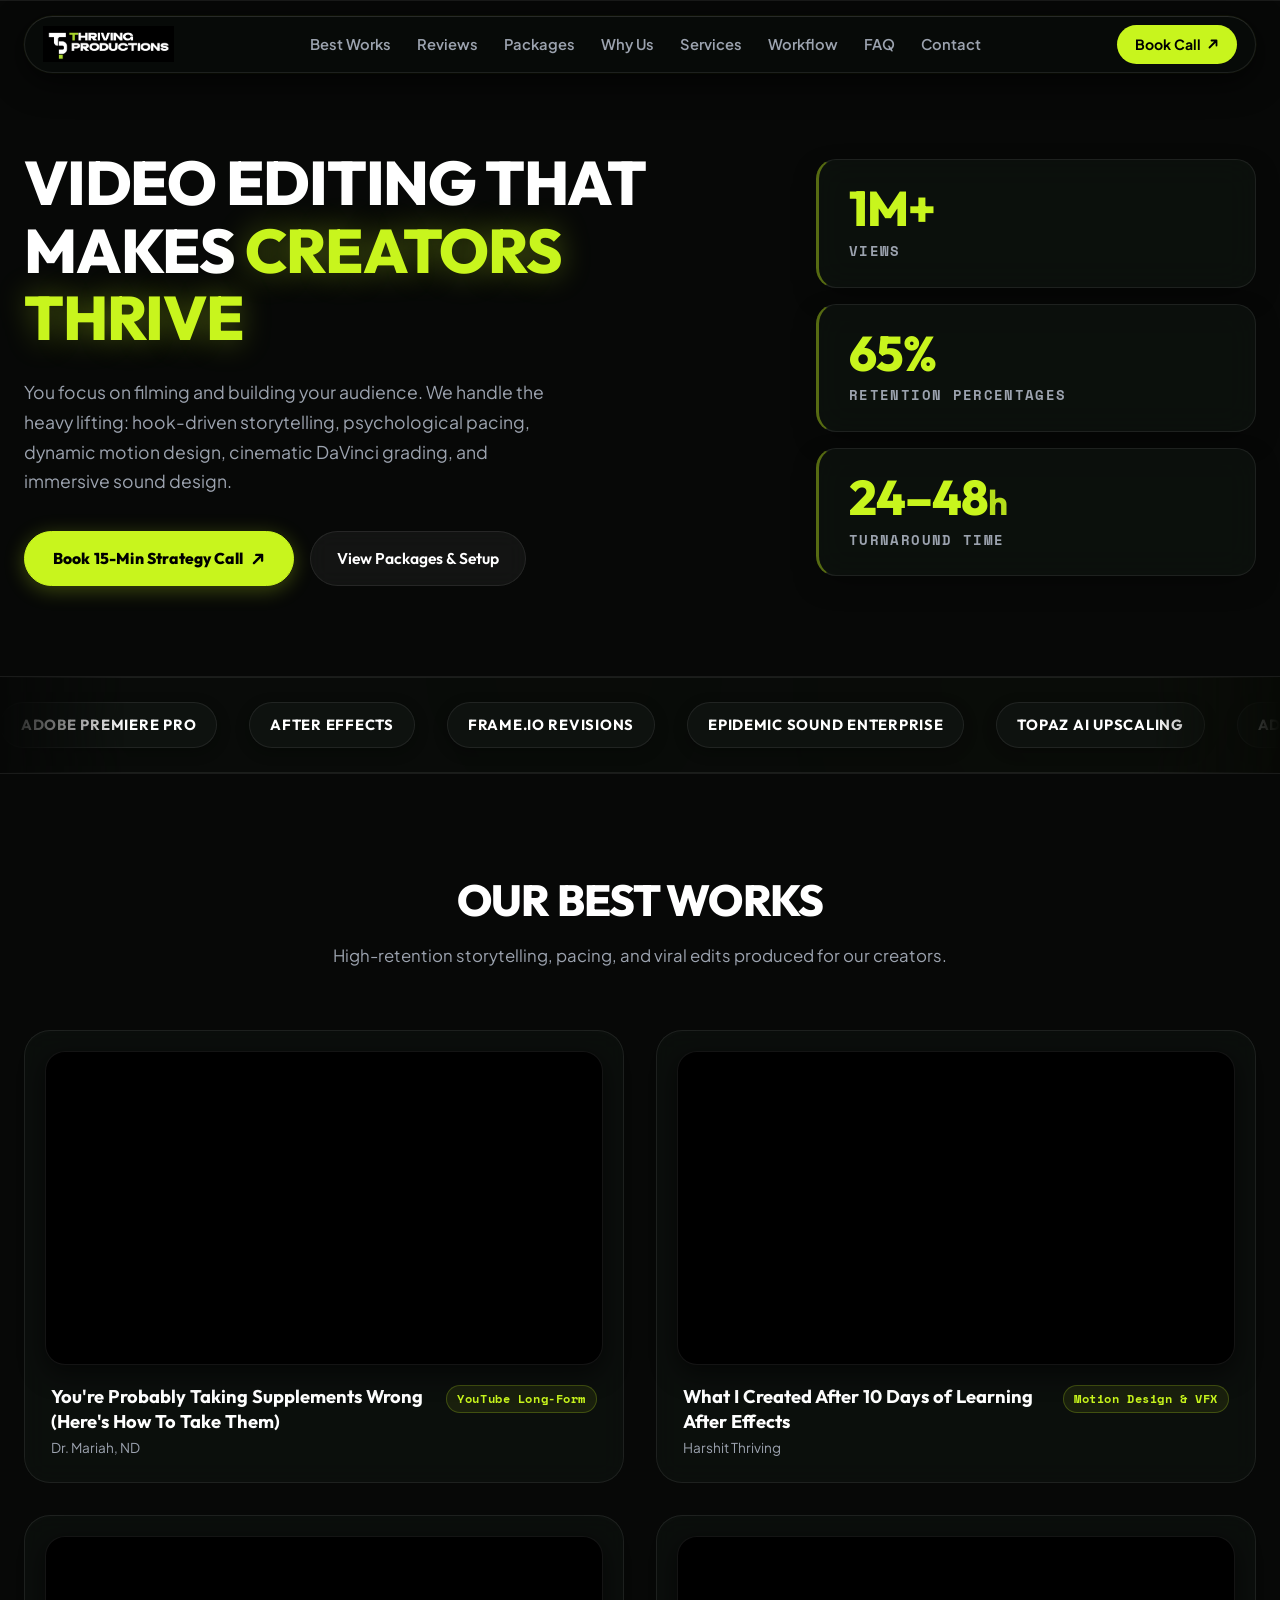
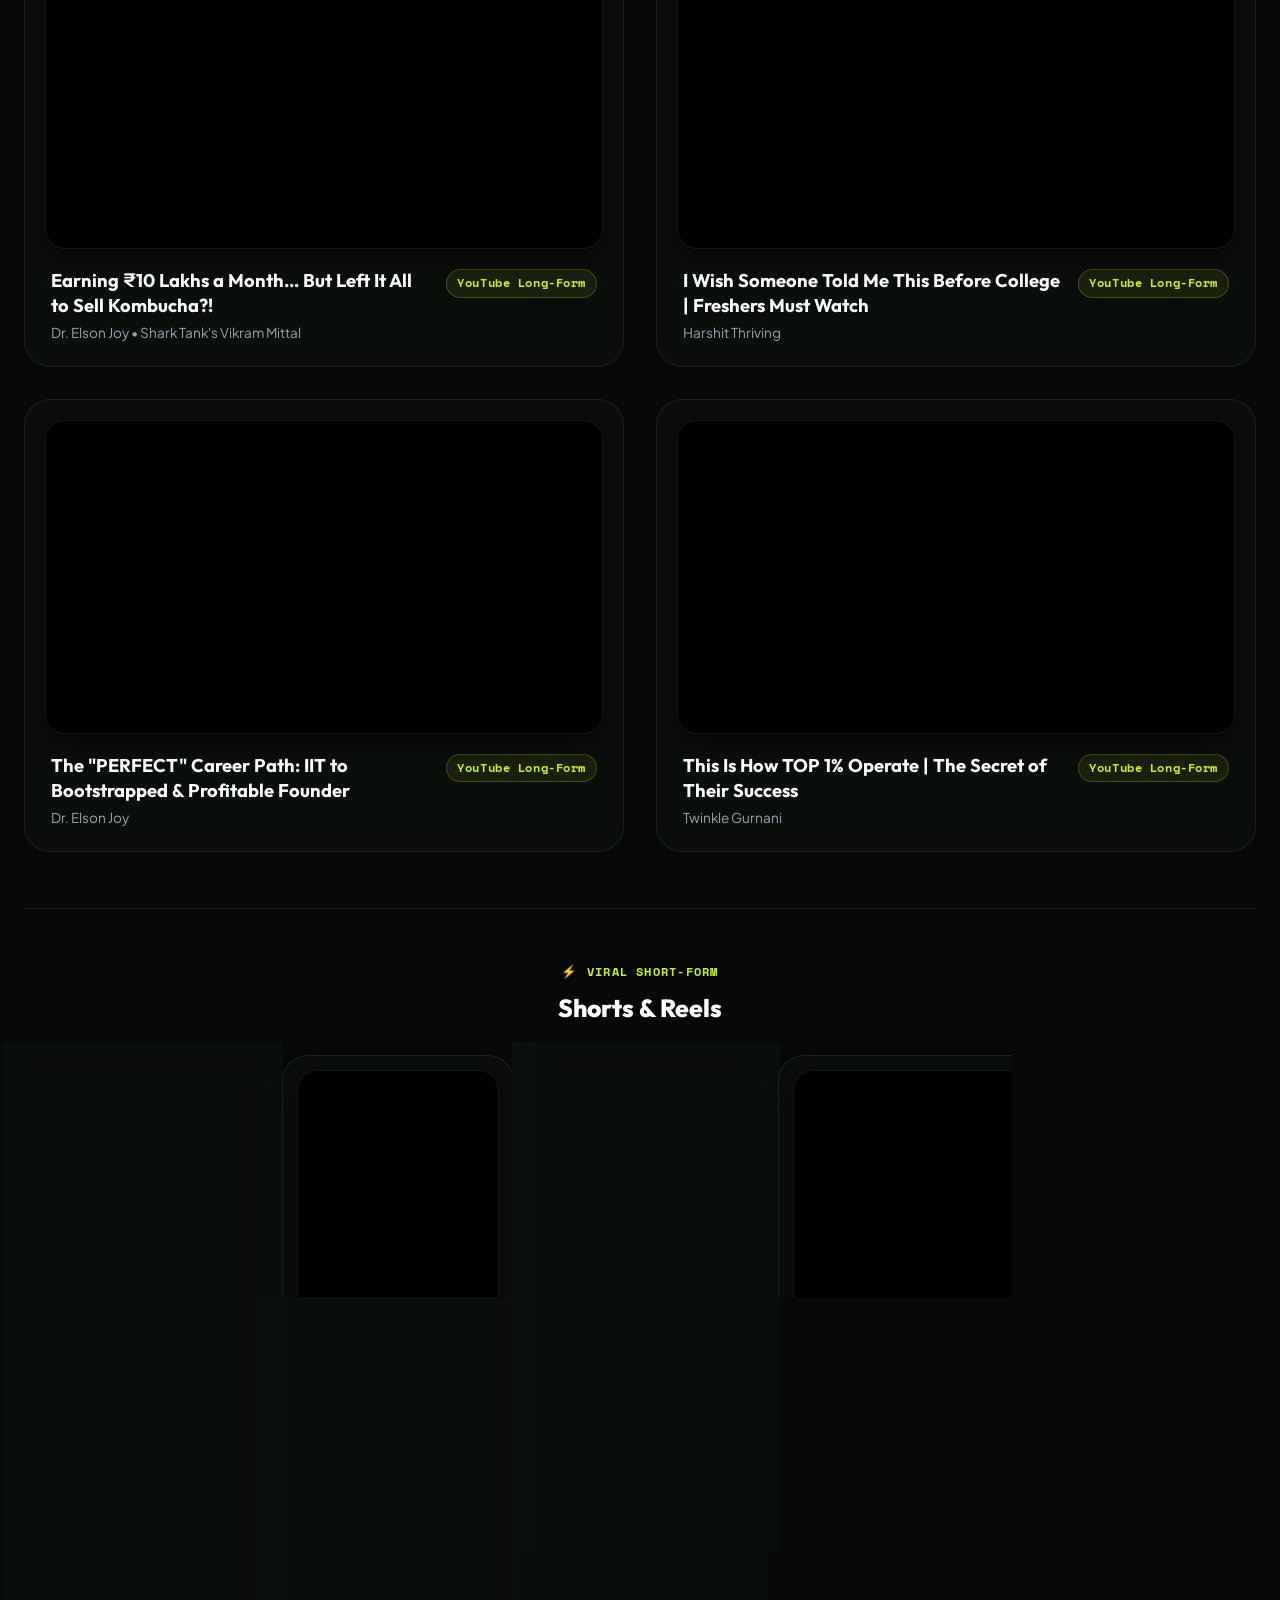
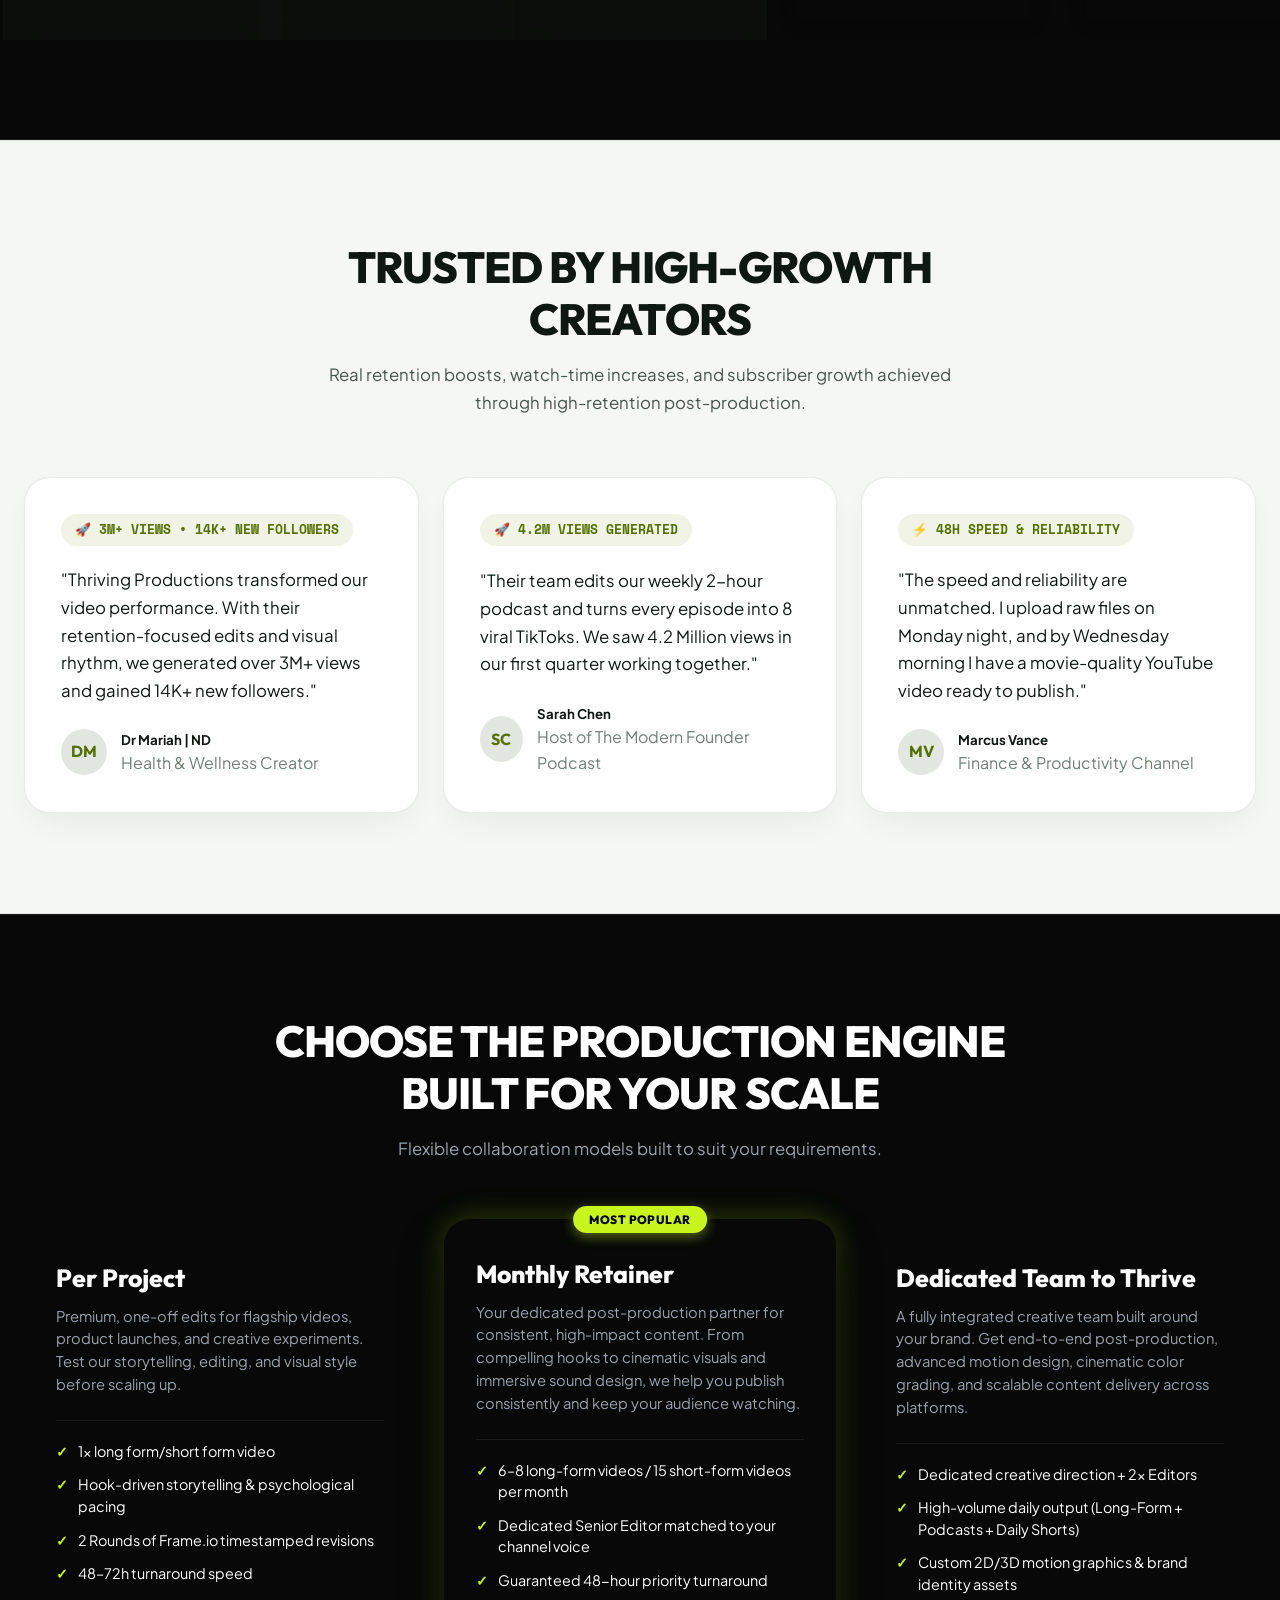
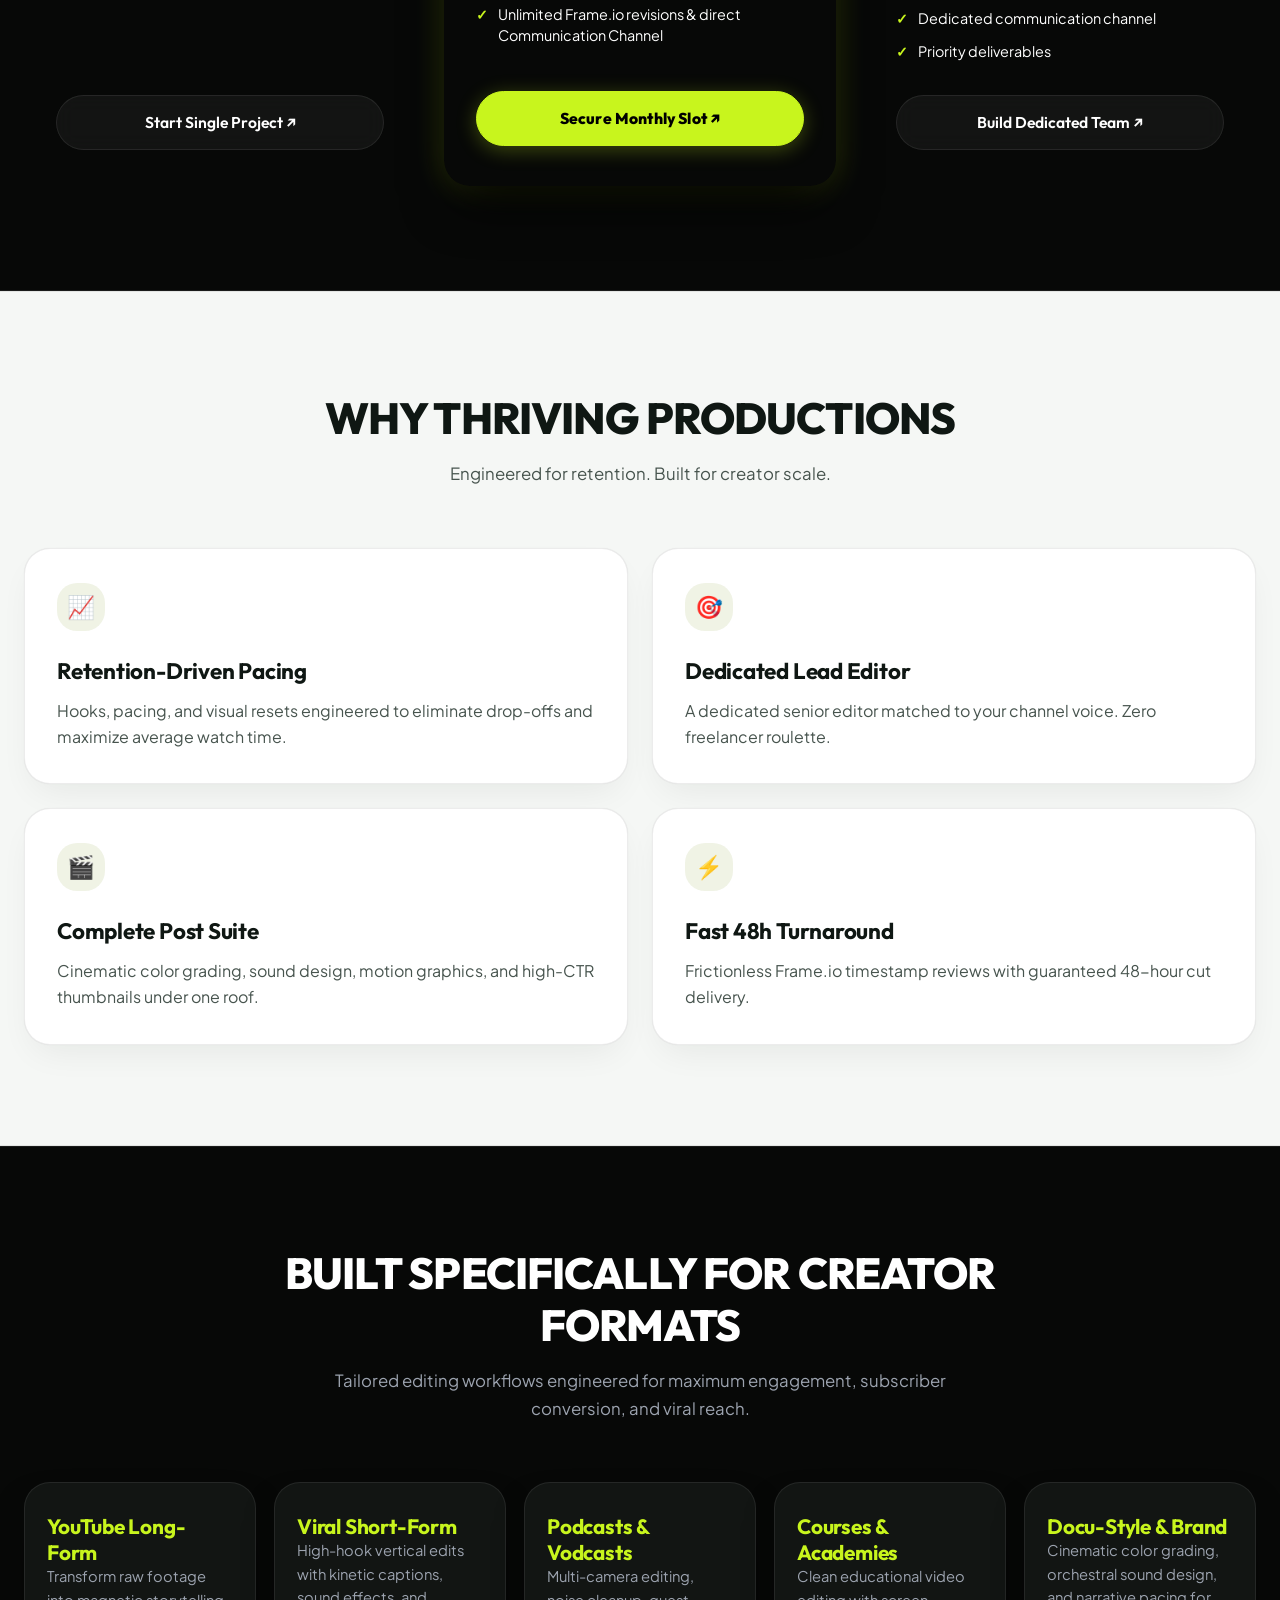
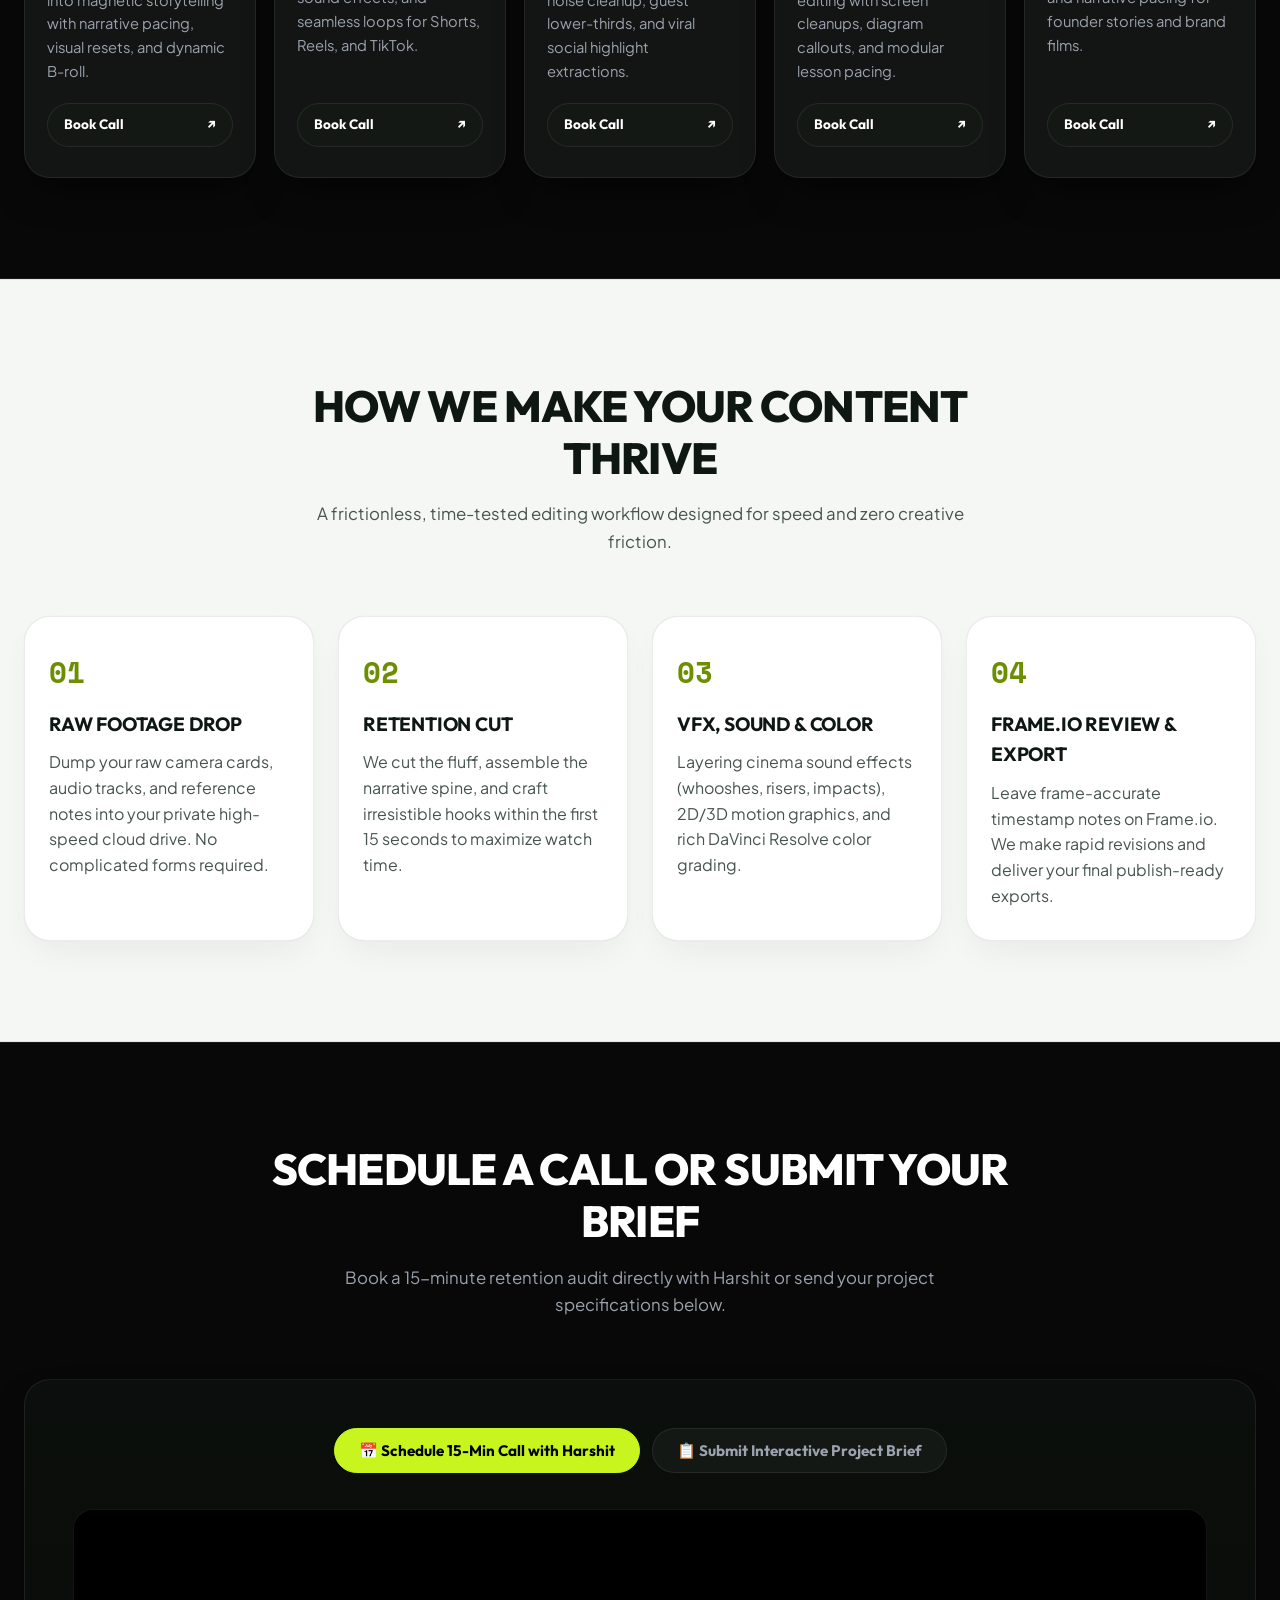
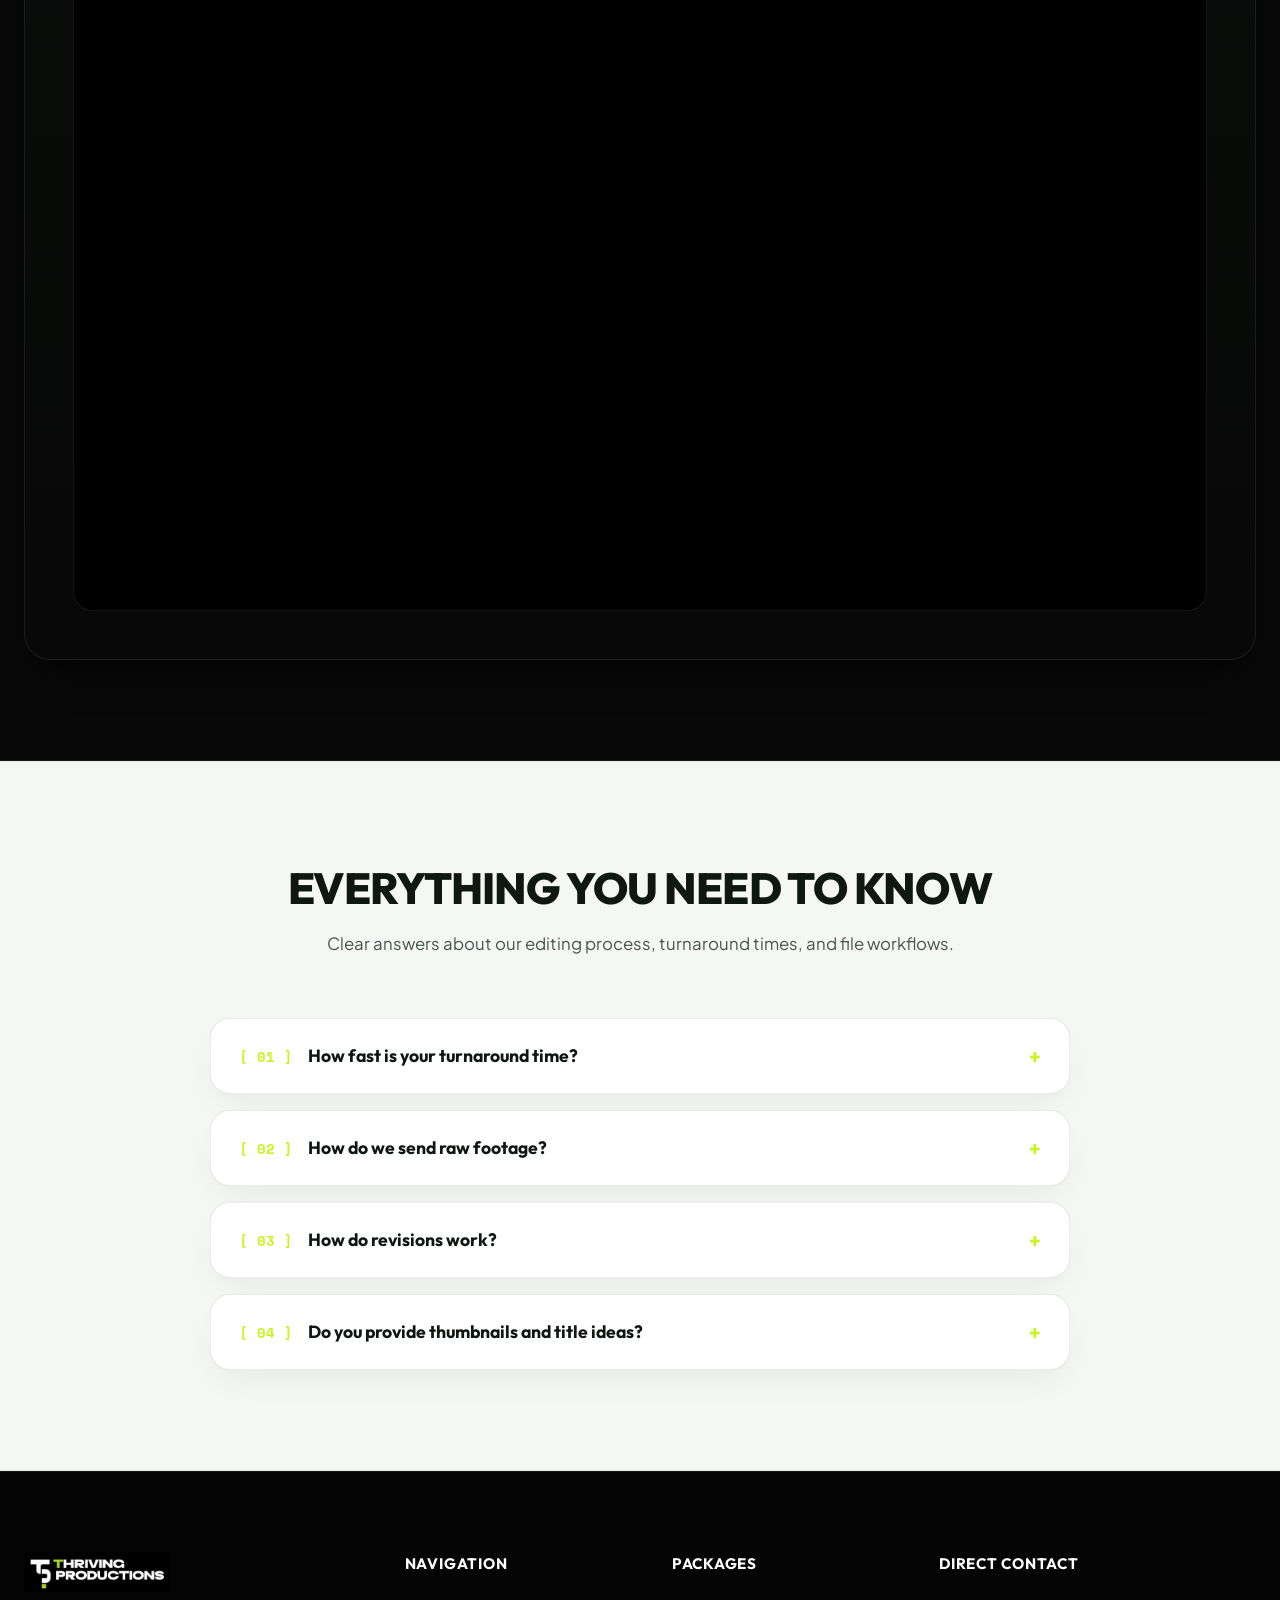
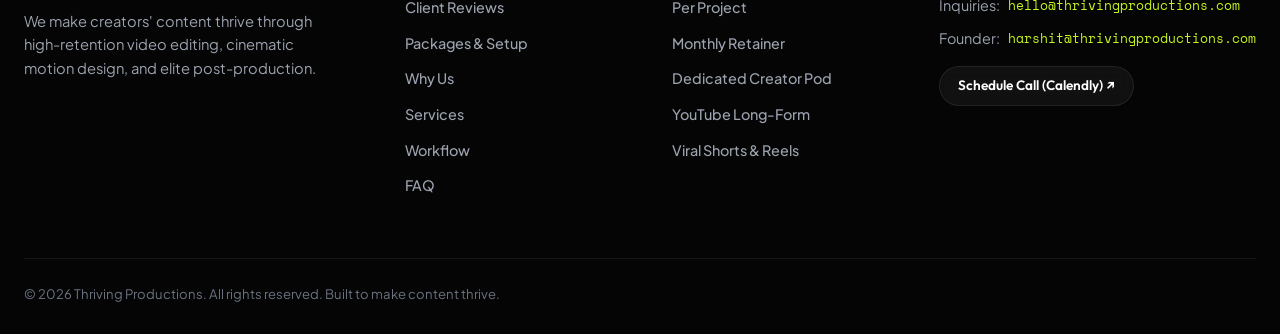
==== commit 86c22aa2: "Update marquee cards and footer content" ====
--- a/index.html
+++ b/index.html
@@ -134,17 +134,17 @@
     <!-- SOFTWARE & GEAR INFINITE MARQUEE -->
     <section class="marquee-section section-dark-theme" aria-label="Tools and Software Stack">
       <div class="marquee-track">
-        <div class="tool-chip"><span class="tool-badge-pr">Pr</span> ADOBE PREMIERE PRO</div>
-        <div class="tool-chip"><span class="tool-badge-ae">Ae</span> AFTER EFFECTS</div>
-        <div class="tool-chip"><span class="tool-dot"></span> FRAME.IO REVISIONS</div>
-        <div class="tool-chip"><span class="tool-dot"></span> EPIDEMIC SOUND ENTERPRISE</div>
-        <div class="tool-chip"><span class="tool-dot"></span> TOPAZ AI UPSCALING</div>
+        <div class="tool-chip">ADOBE PREMIERE PRO</div>
+        <div class="tool-chip">AFTER EFFECTS</div>
+        <div class="tool-chip">FRAME.IO REVISIONS</div>
+        <div class="tool-chip">EPIDEMIC SOUND ENTERPRISE</div>
+        <div class="tool-chip">TOPAZ AI UPSCALING</div>
         <!-- Duplicated for seamless infinite loop -->
-        <div class="tool-chip"><span class="tool-badge-pr">Pr</span> ADOBE PREMIERE PRO</div>
-        <div class="tool-chip"><span class="tool-badge-ae">Ae</span> AFTER EFFECTS</div>
-        <div class="tool-chip"><span class="tool-dot"></span> FRAME.IO REVISIONS</div>
-        <div class="tool-chip"><span class="tool-dot"></span> EPIDEMIC SOUND ENTERPRISE</div>
-        <div class="tool-chip"><span class="tool-dot"></span> TOPAZ AI UPSCALING</div>
+        <div class="tool-chip">ADOBE PREMIERE PRO</div>
+        <div class="tool-chip">AFTER EFFECTS</div>
+        <div class="tool-chip">FRAME.IO REVISIONS</div>
+        <div class="tool-chip">EPIDEMIC SOUND ENTERPRISE</div>
+        <div class="tool-chip">TOPAZ AI UPSCALING</div>
       </div>
     </section>
 
@@ -951,10 +951,6 @@
             We make creators' content thrive through high-retention video editing, cinematic motion design, and elite
             post-production.
           </p>
-          <div class="roster-badge" style="width:max-content;">
-            <span class="pulsing-dot"></span>
-            <span>2 NEW SLOTS OPEN</span>
-          </div>
         </div>
 
         <div>
@@ -1004,9 +1000,6 @@
         <div>
           © 2026 Thriving Productions. All rights reserved. Built to make content thrive.
         </div>
-        <div style="font-family:var(--font-mono); font-size:0.75rem; color:var(--text-dark-muted);">
-          DESIGNED WITH ACID MINIMALISM & RETENTION ARCHITECTURE
-        </div>
       </div>
 
     </div>
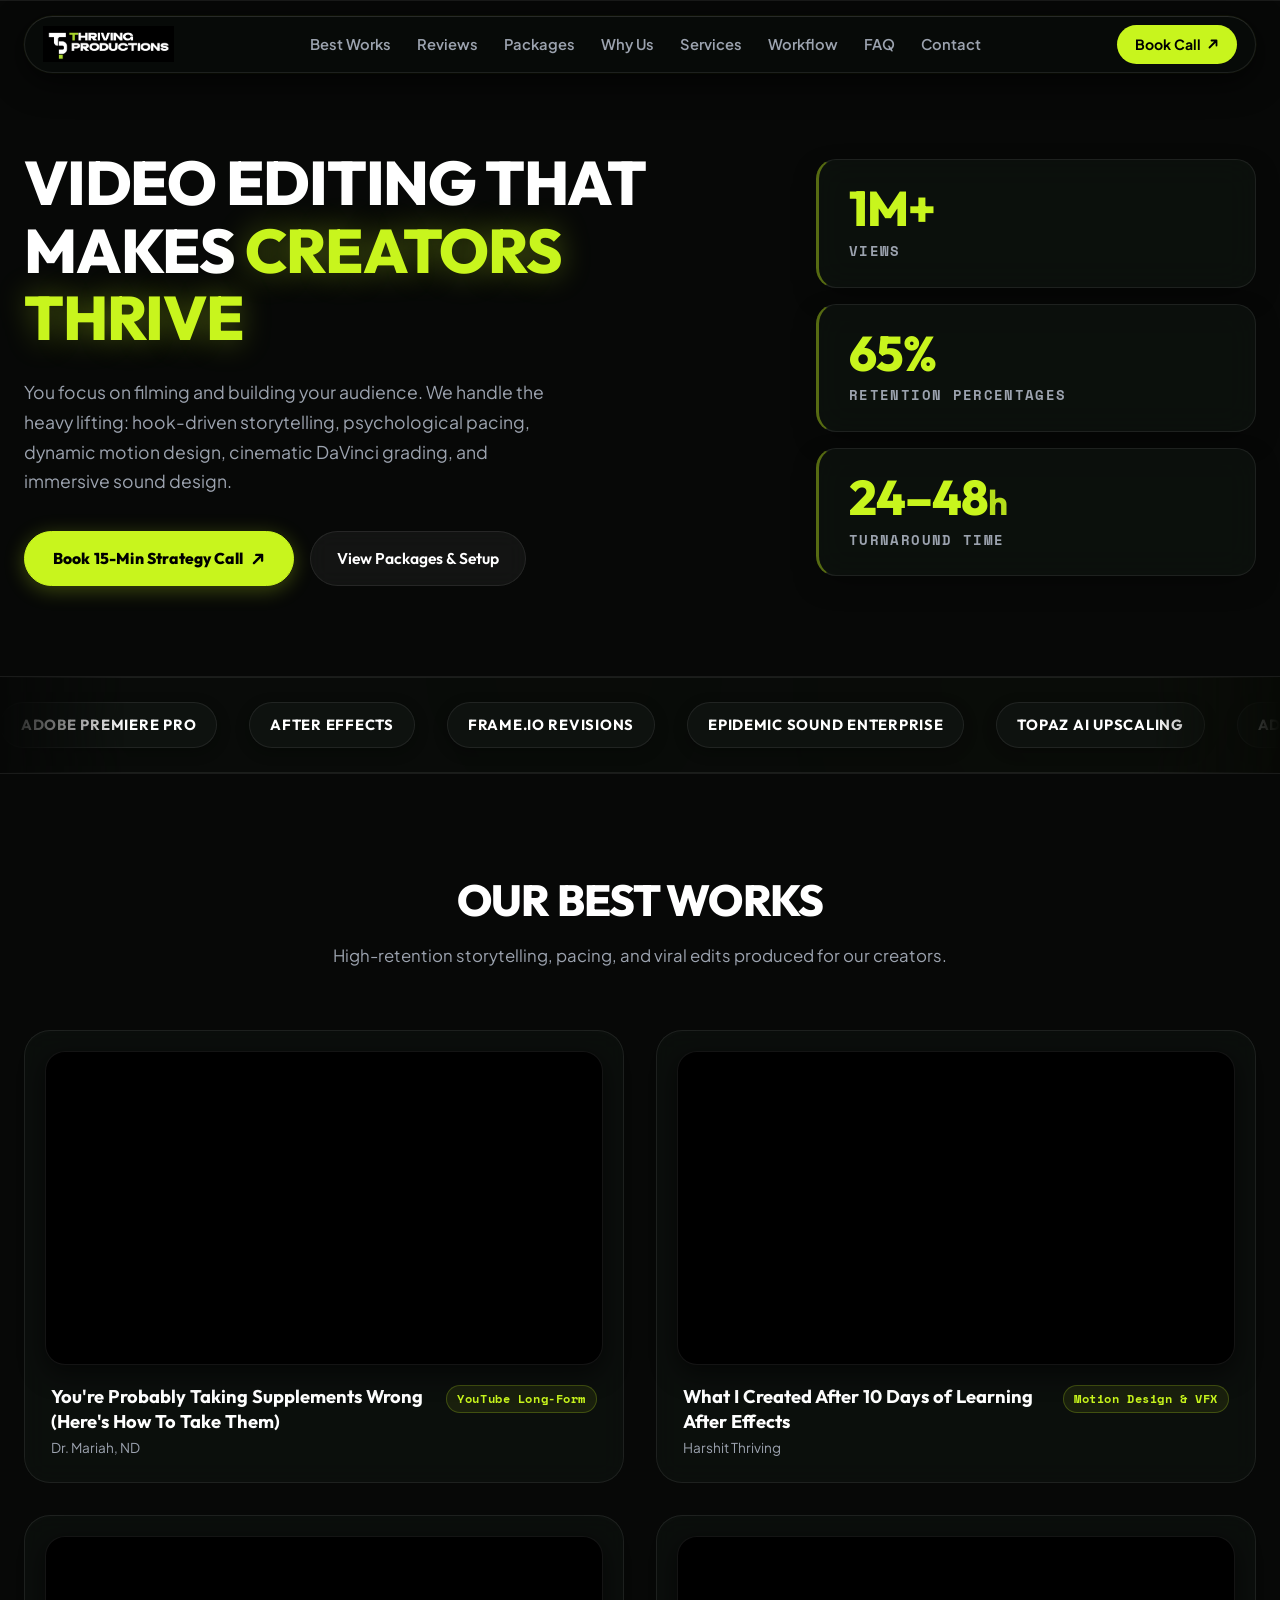
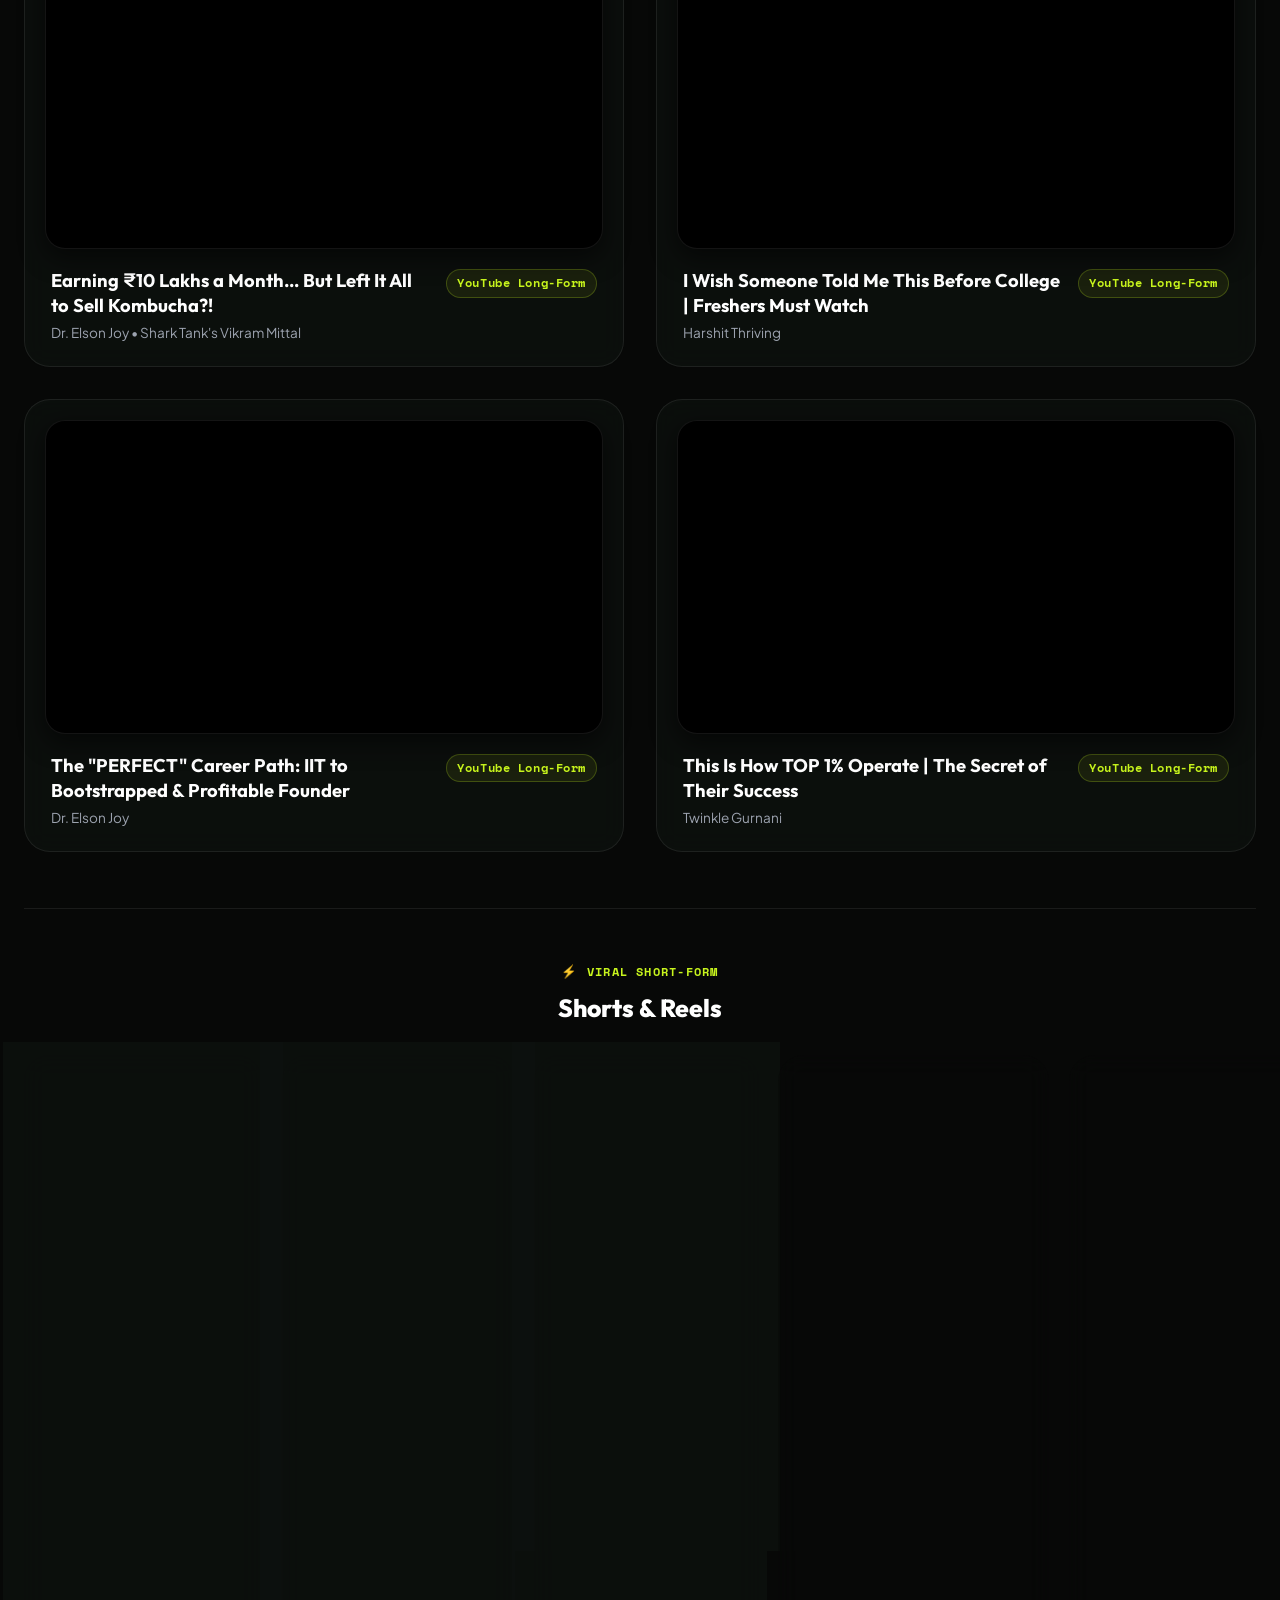
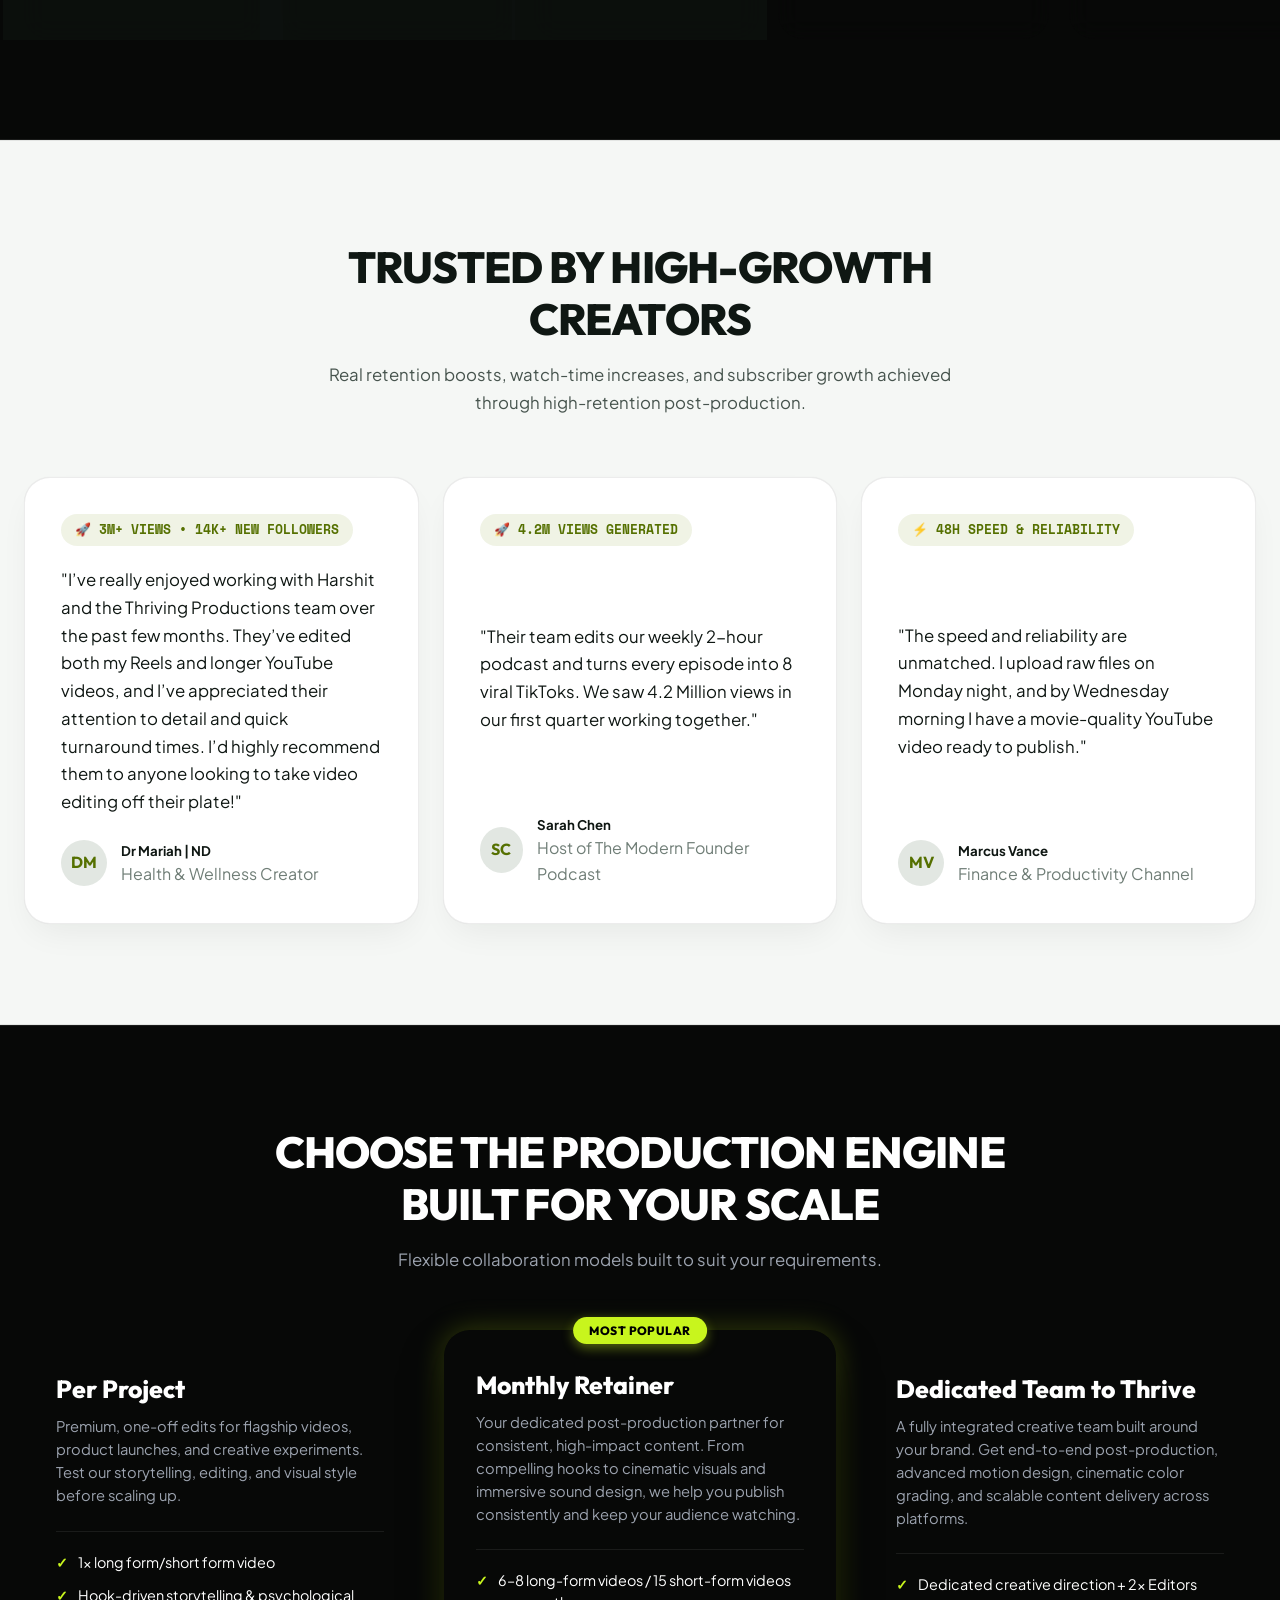
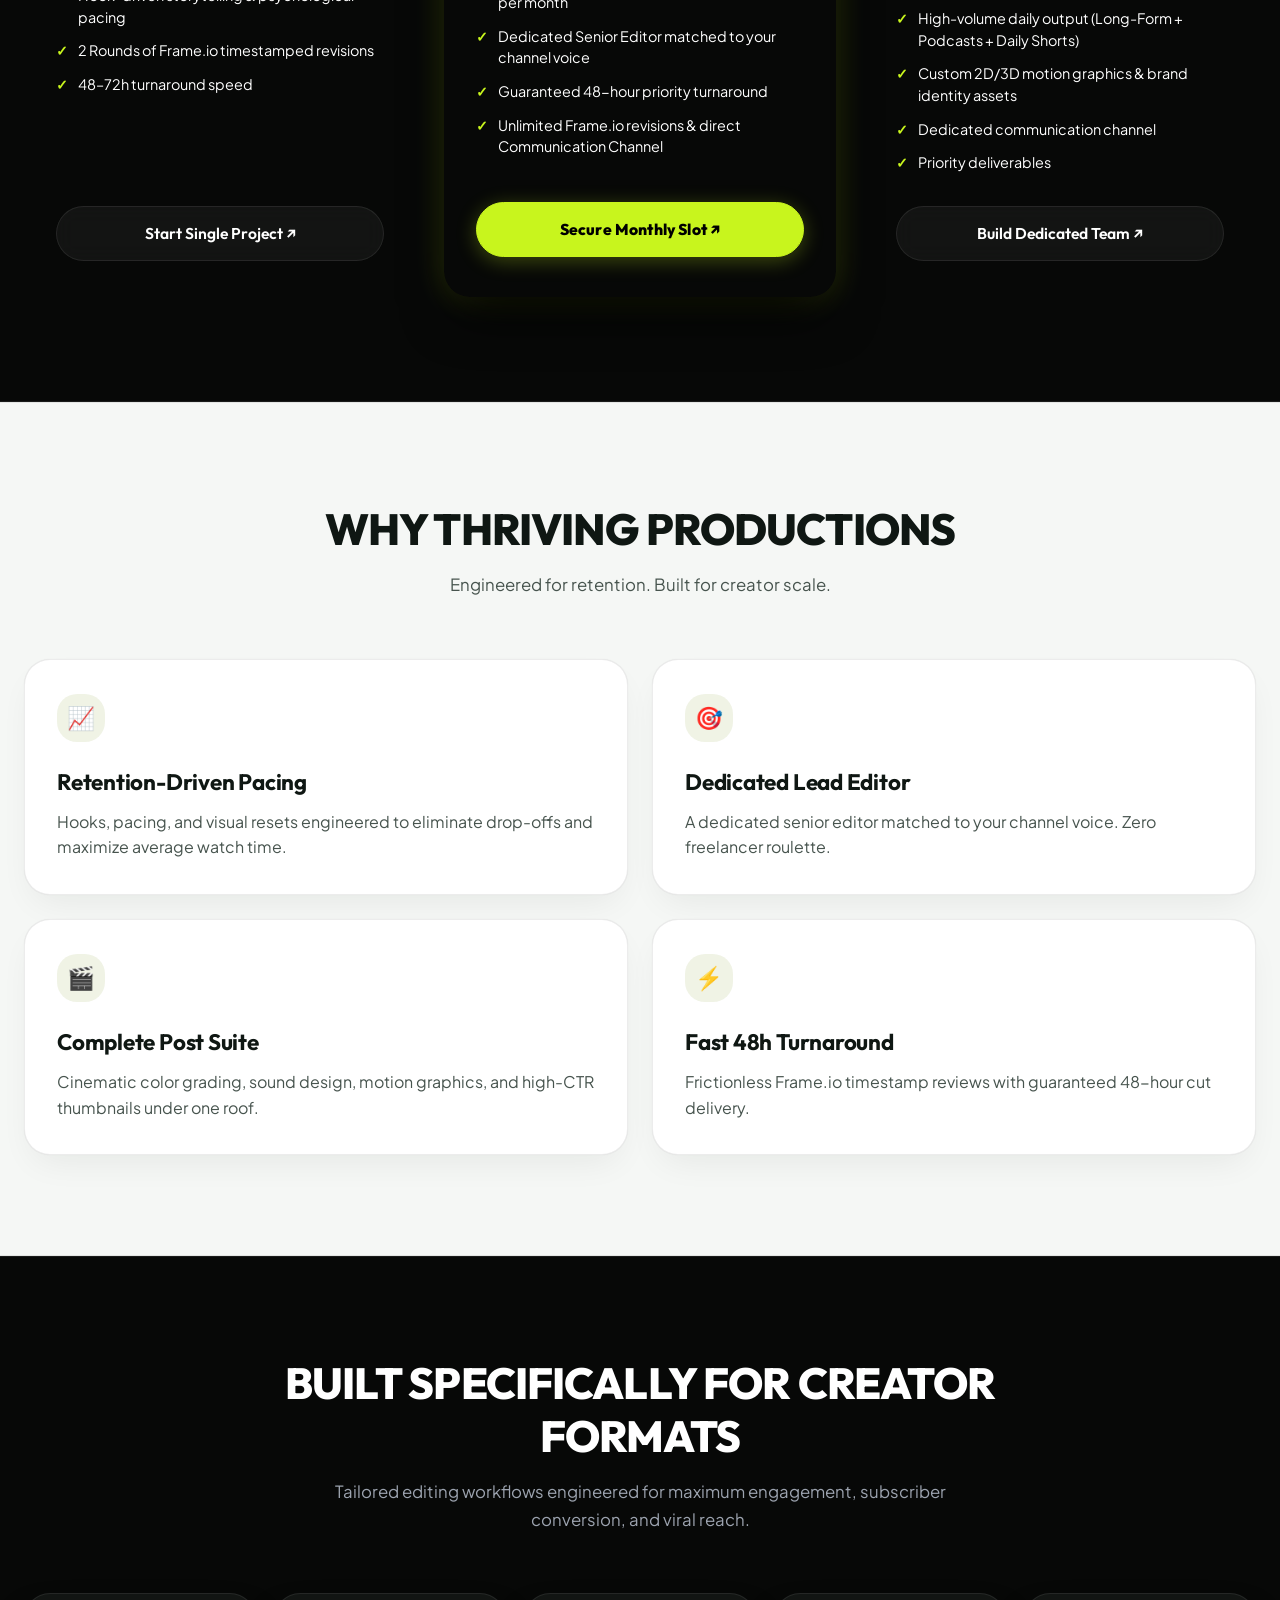
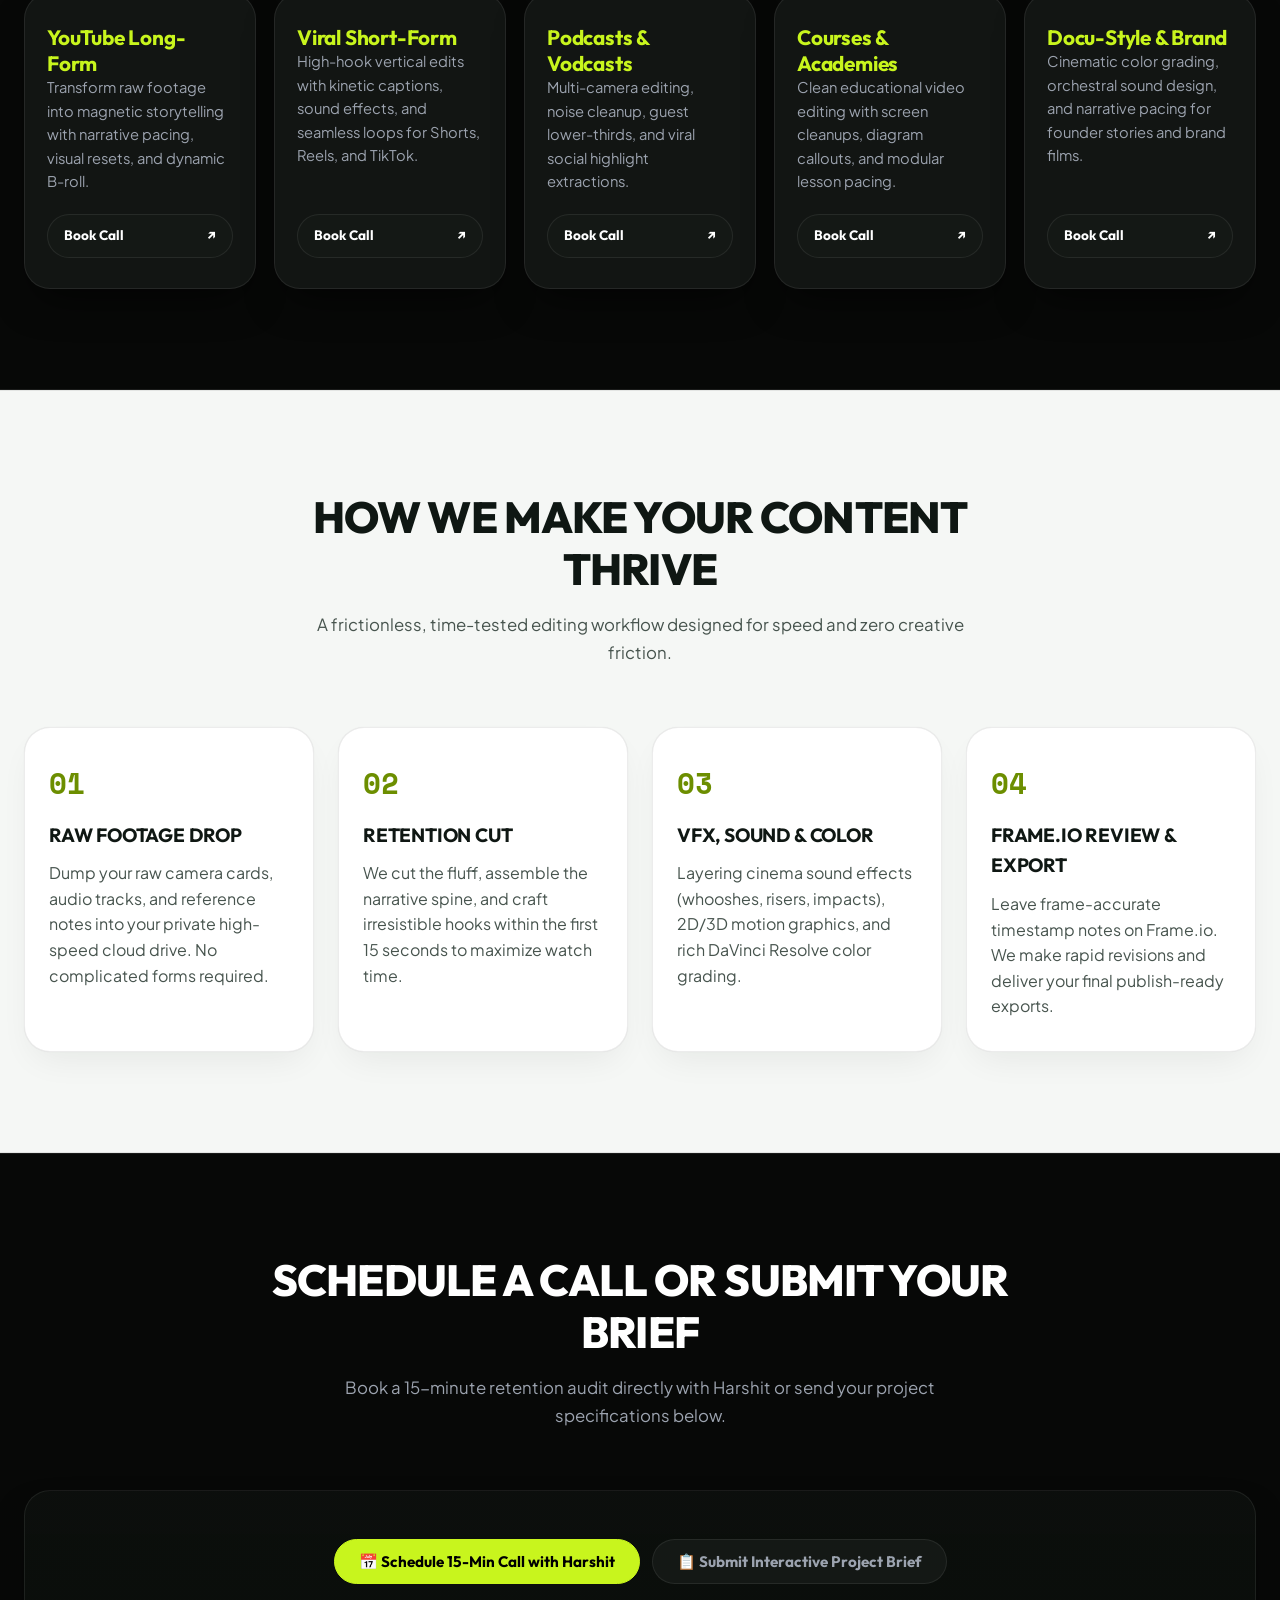
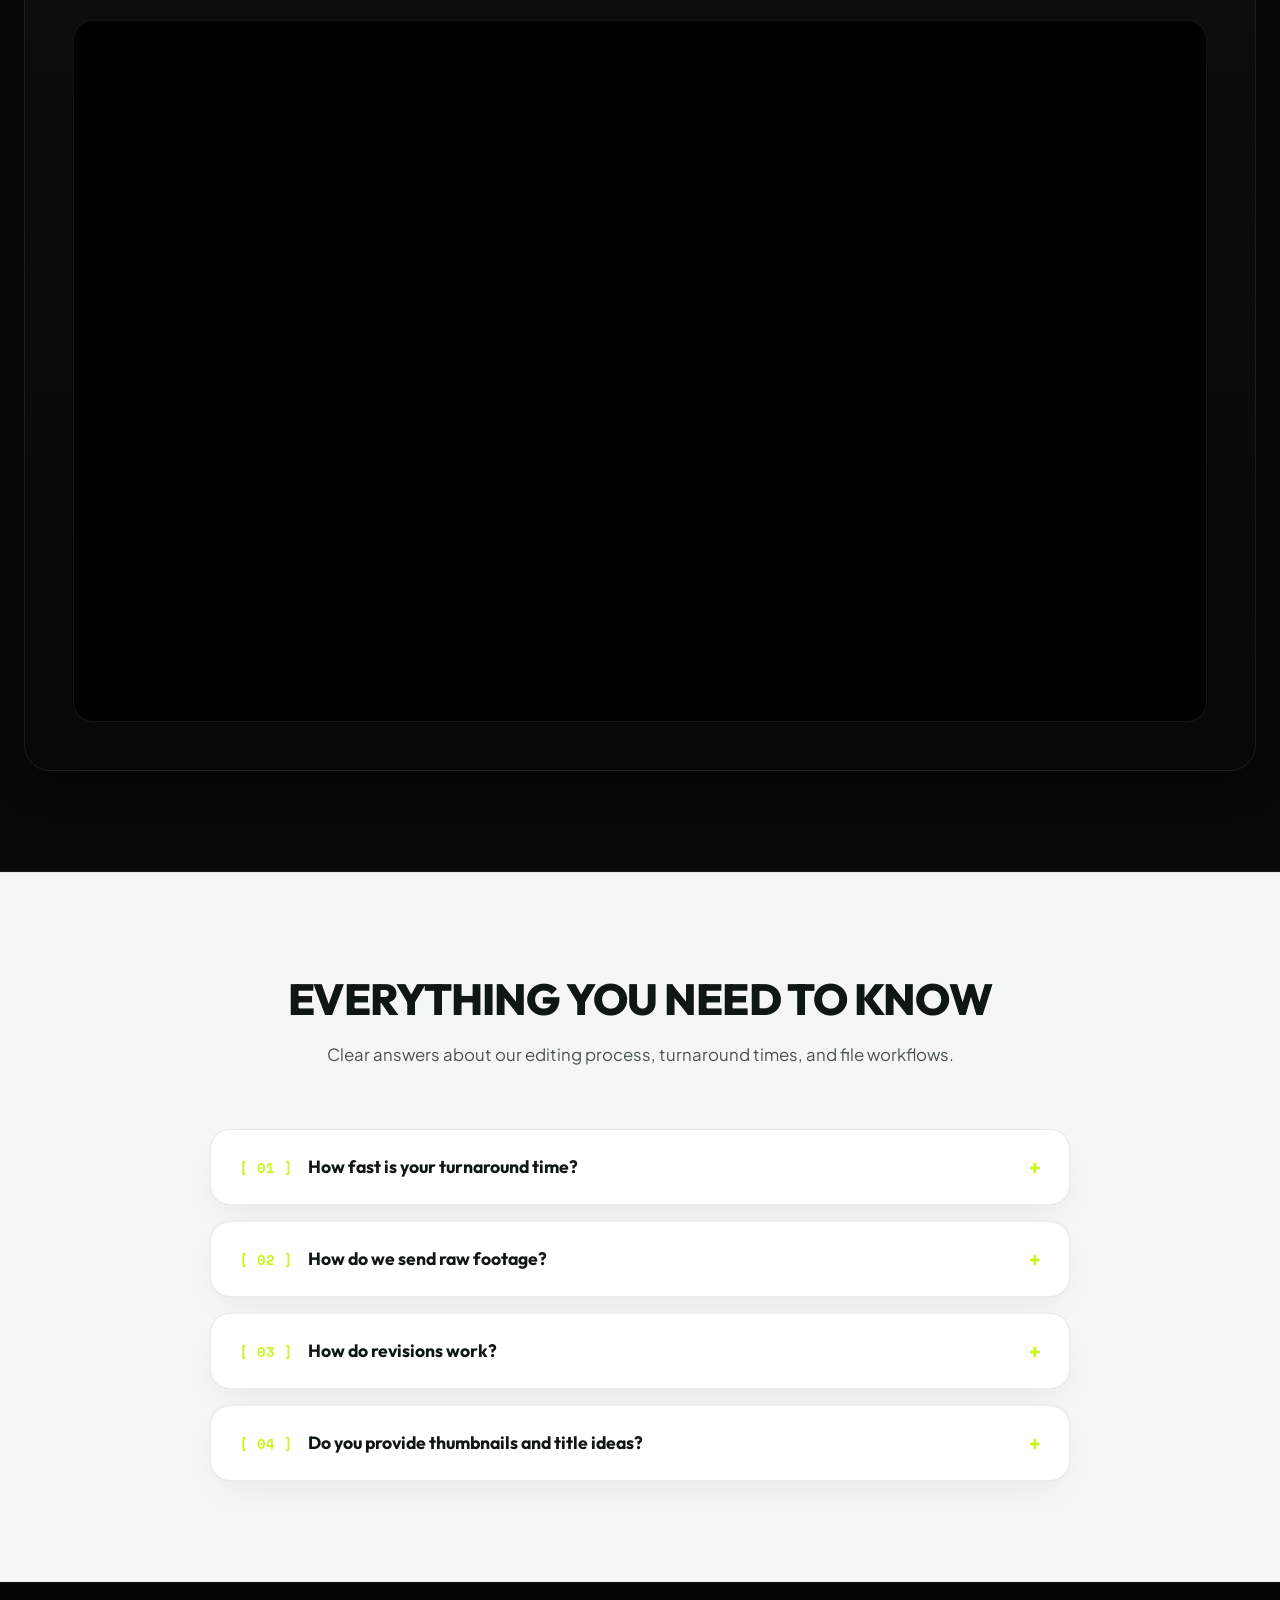
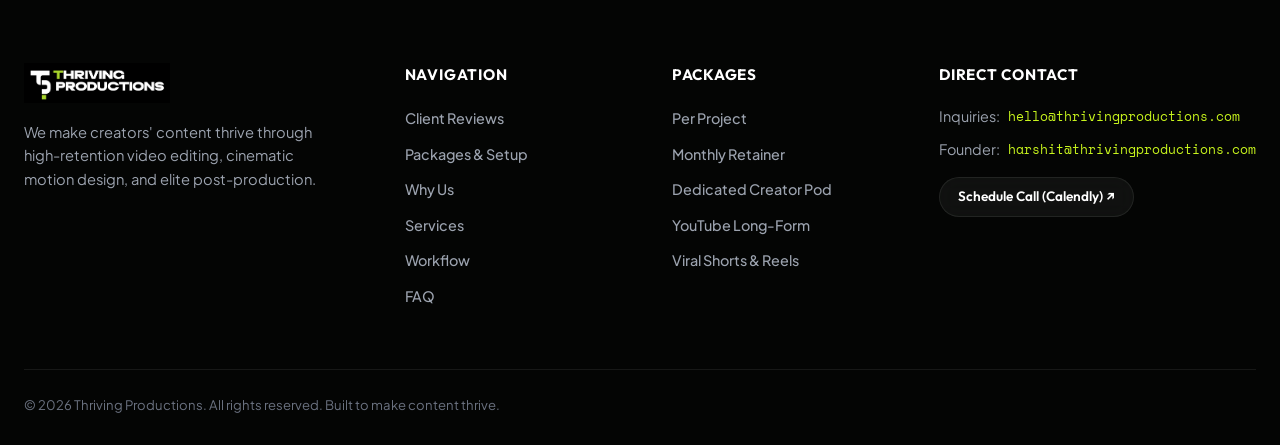
==== commit 38adfaec: "Update Dr. Mariah client testimonial" ====
--- a/index.html
+++ b/index.html
@@ -397,8 +397,7 @@
           <div class="testimonial-card">
             <div class="test-metric-badge">🚀 3M+ VIEWS • 14K+ NEW FOLLOWERS</div>
             <p class="test-quote">
-              "Thriving Productions transformed our video performance. With their retention-focused edits and visual
-              rhythm, we generated over 3M+ views and gained 14K+ new followers."
+              "I’ve really enjoyed working with Harshit and the Thriving Productions team over the past few months. They’ve edited both my Reels and longer YouTube videos, and I’ve appreciated their attention to detail and quick turnaround times. I’d highly recommend them to anyone looking to take video editing off their plate!"
             </p>
             <div class="test-author-row">
               <div class="test-avatar">DM</div>
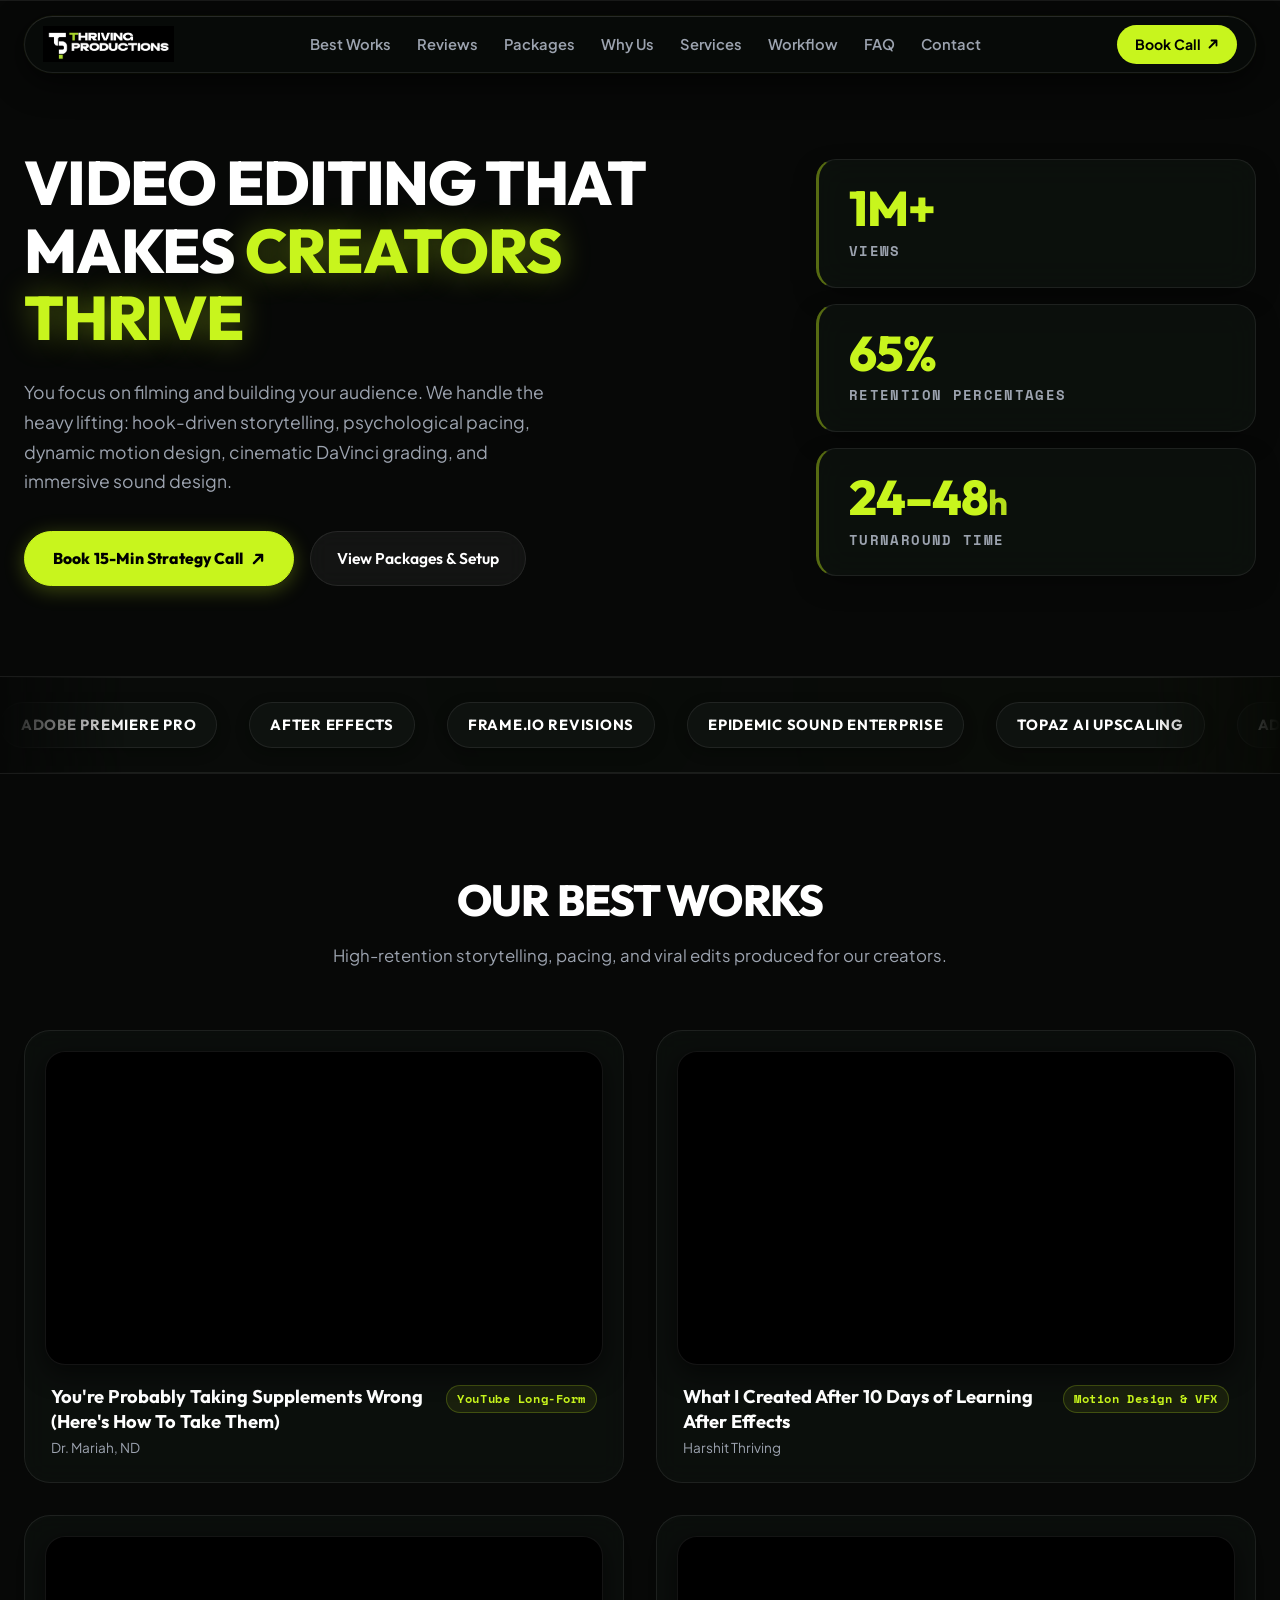
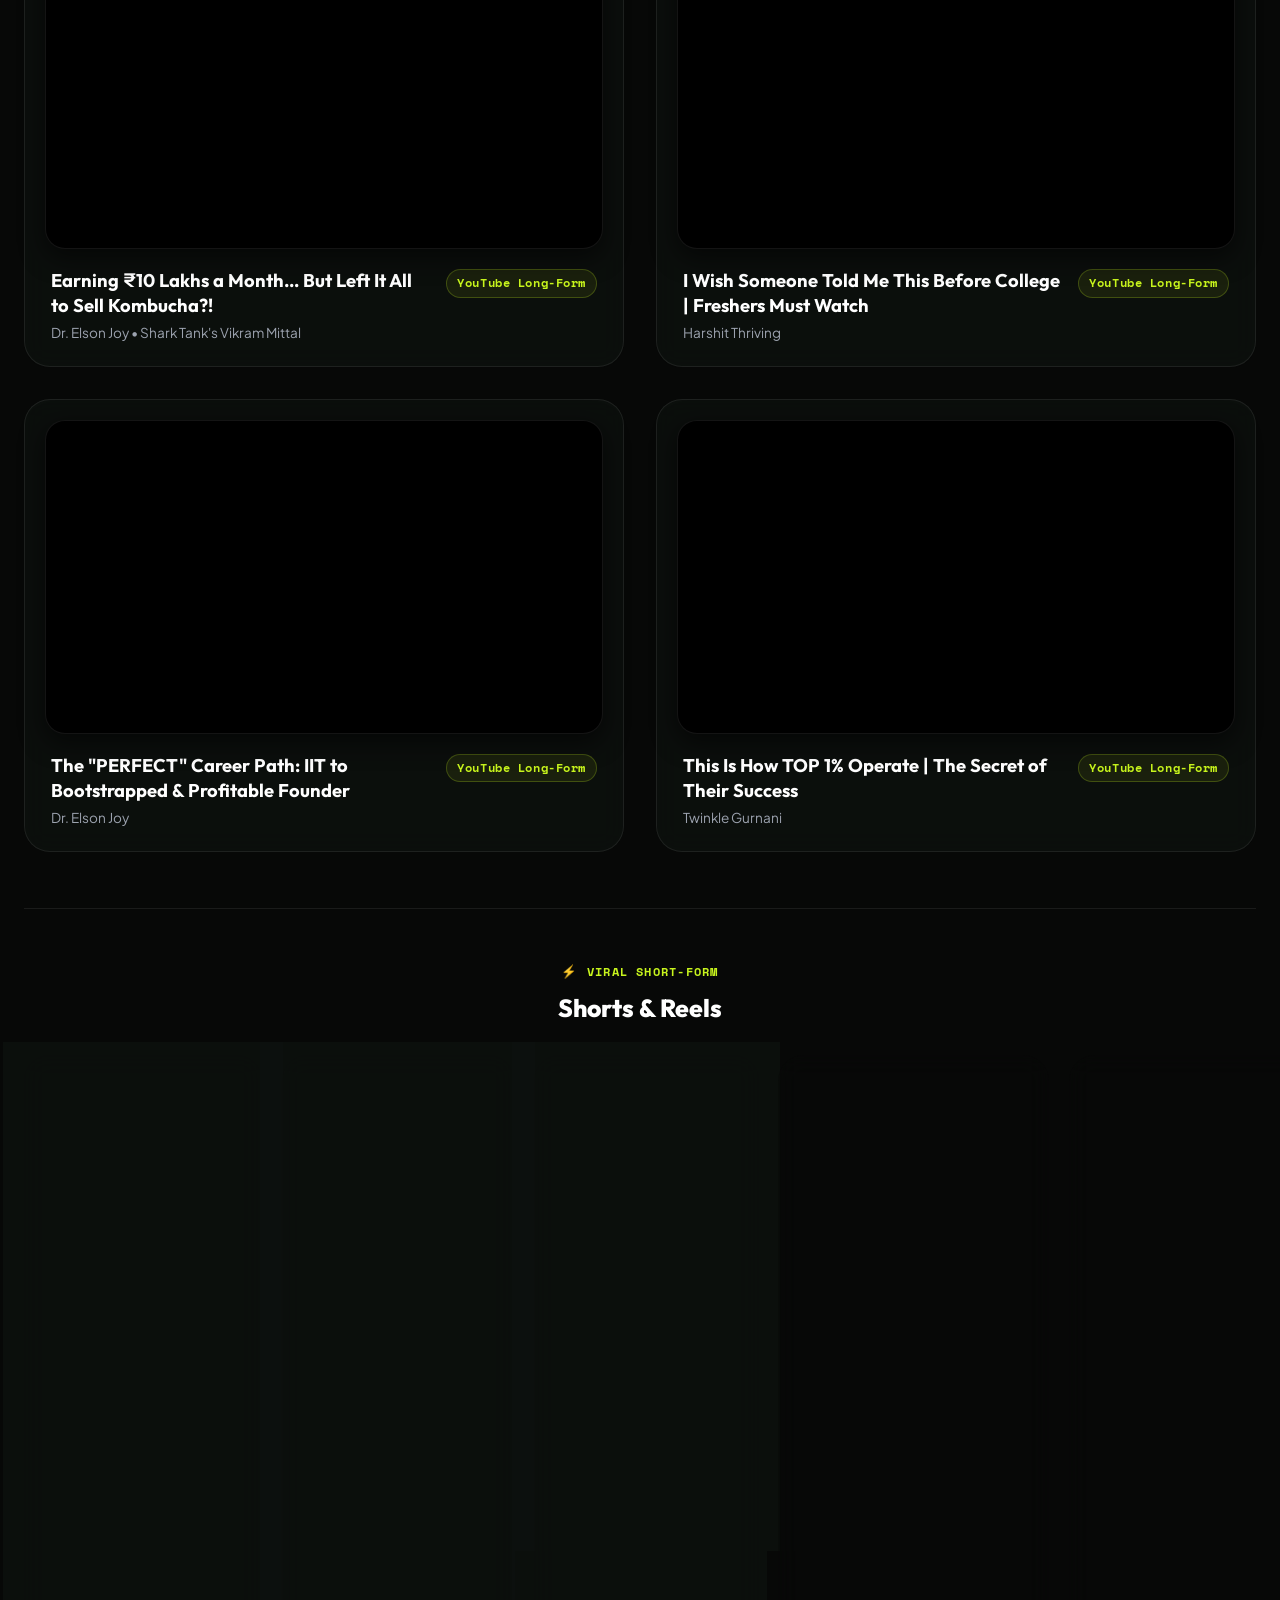
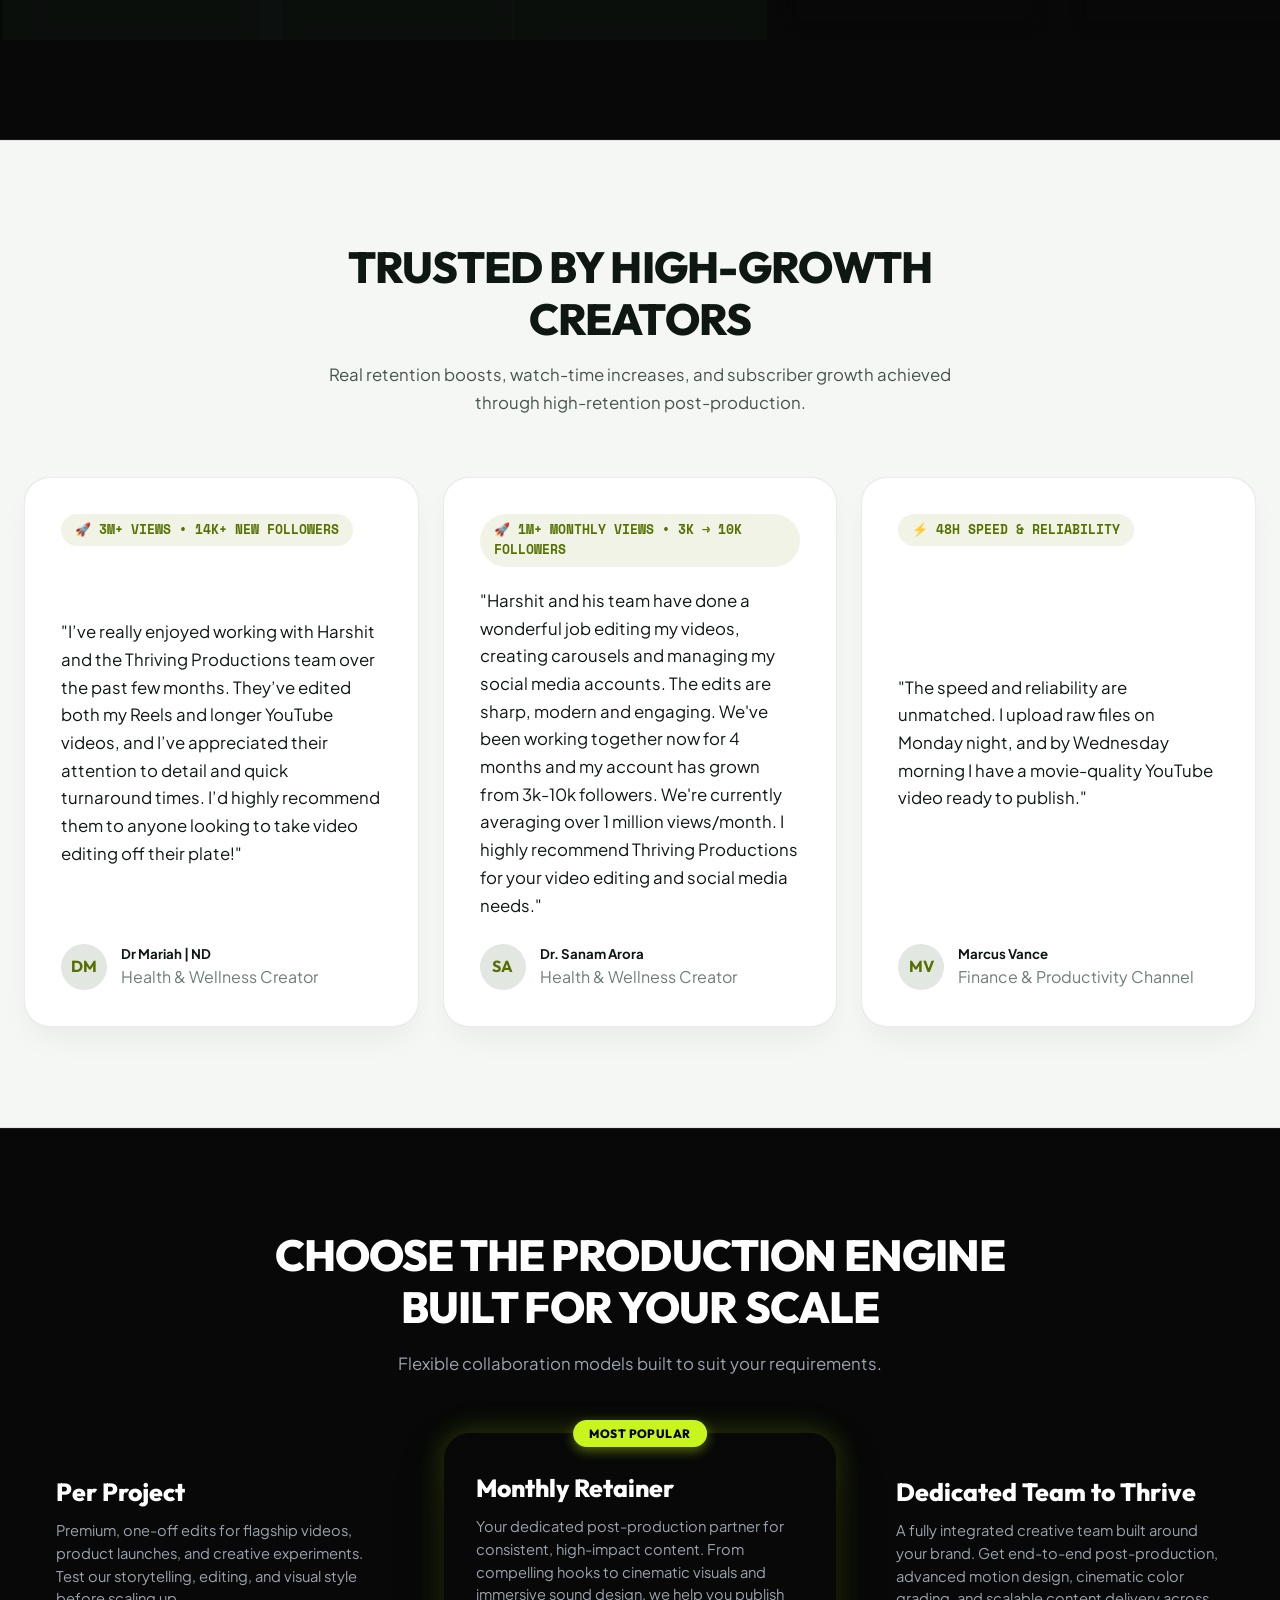
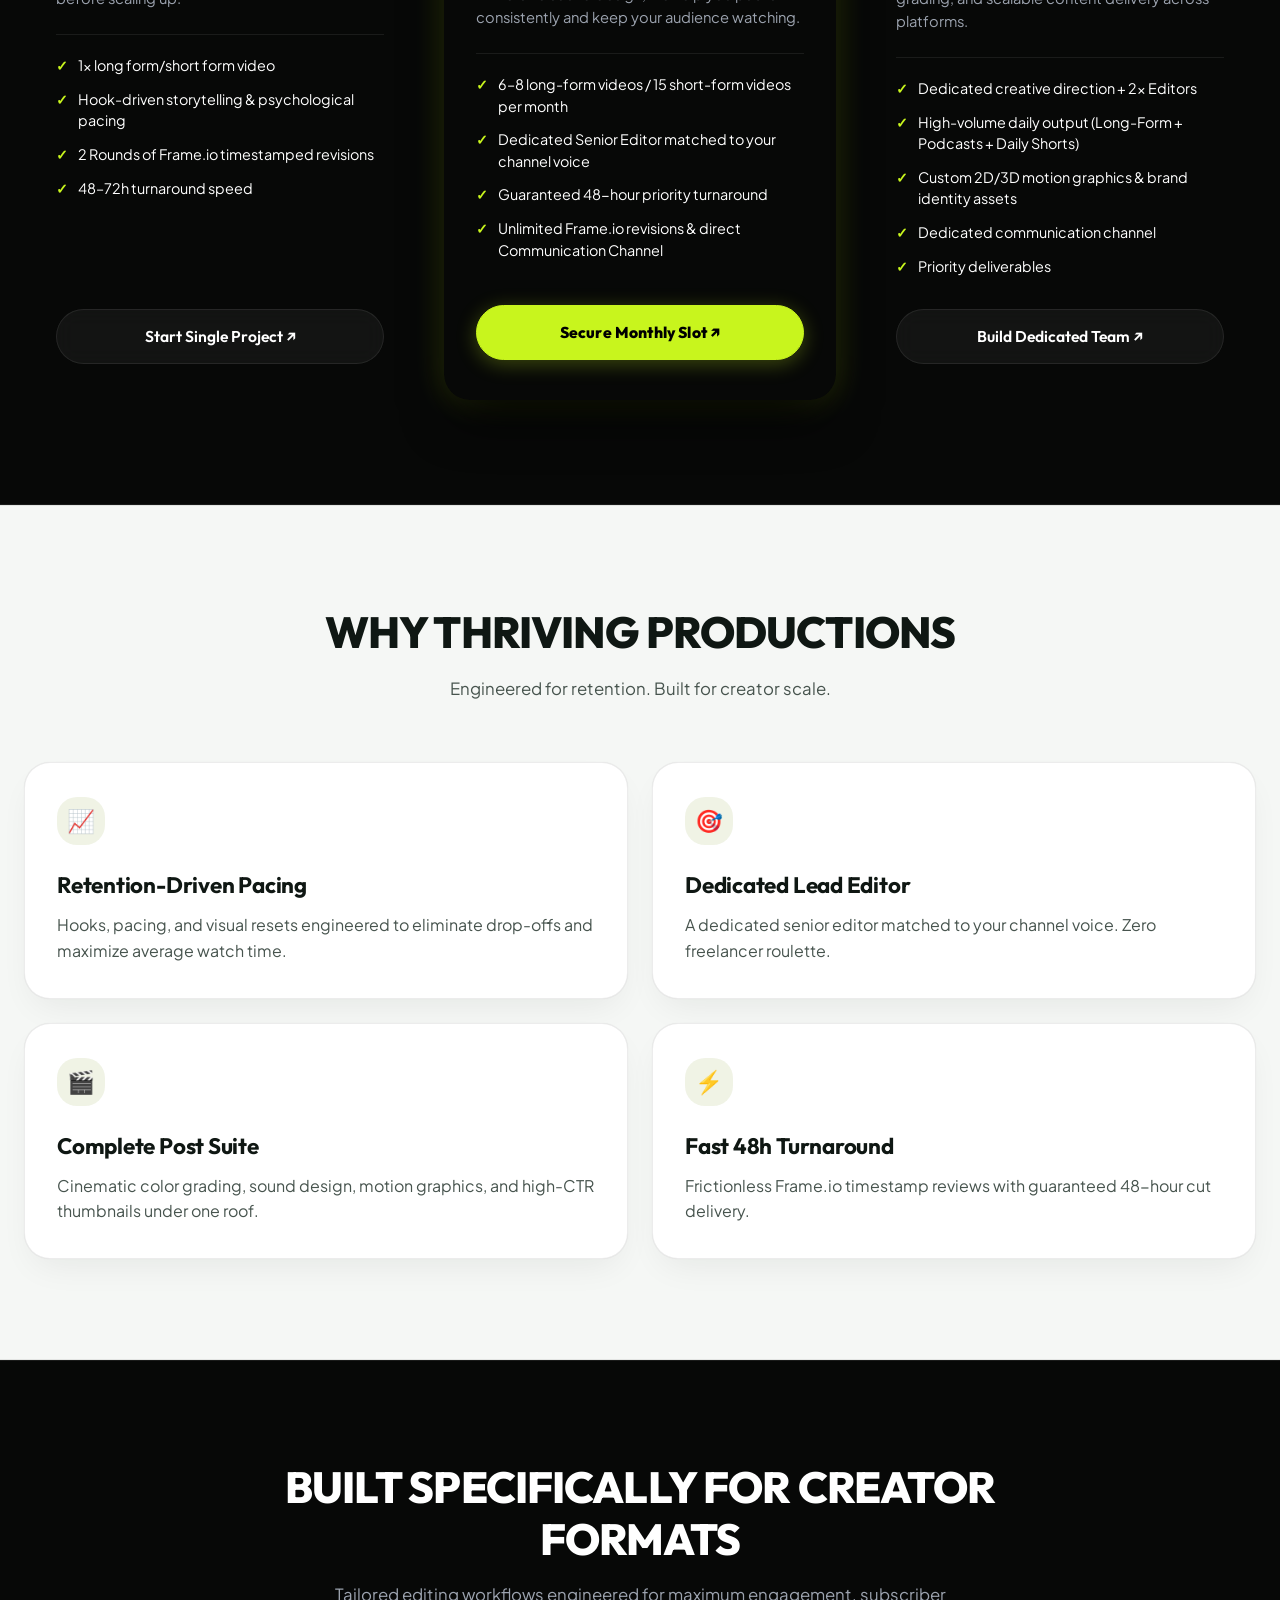
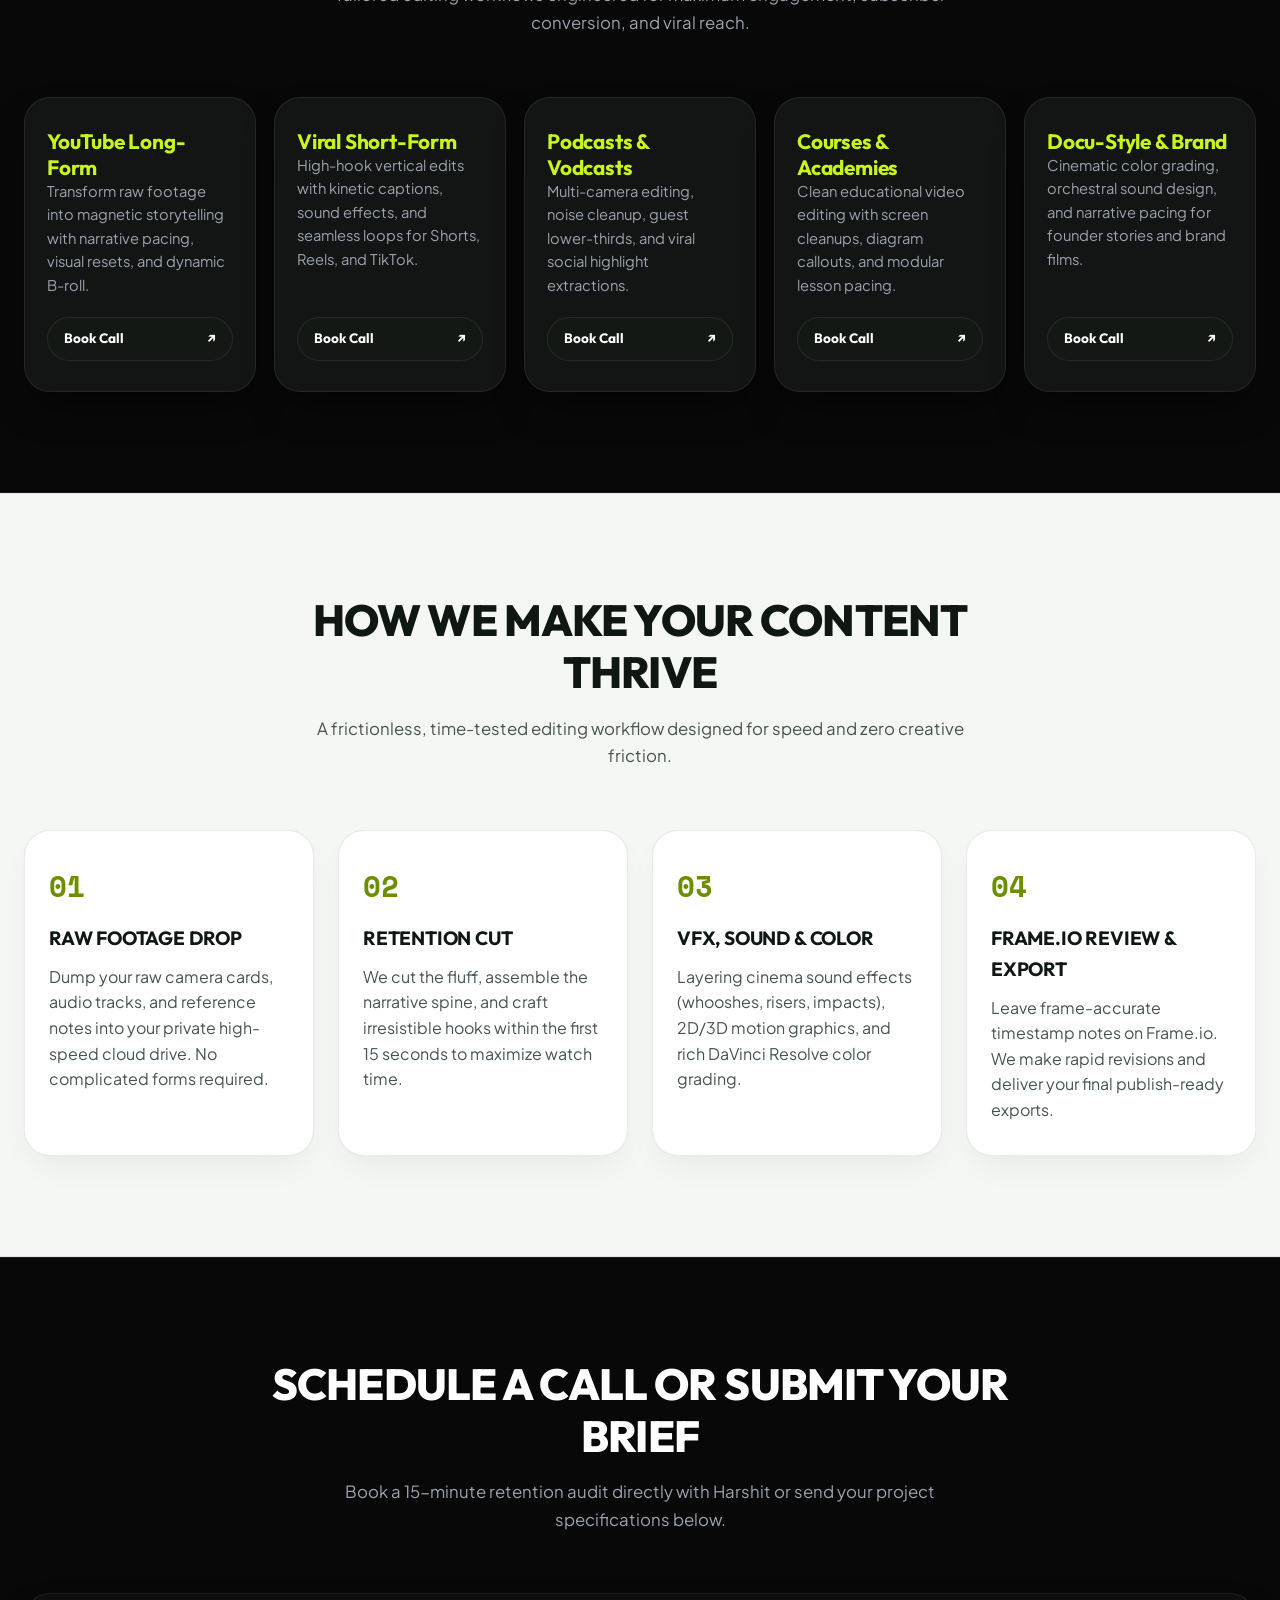
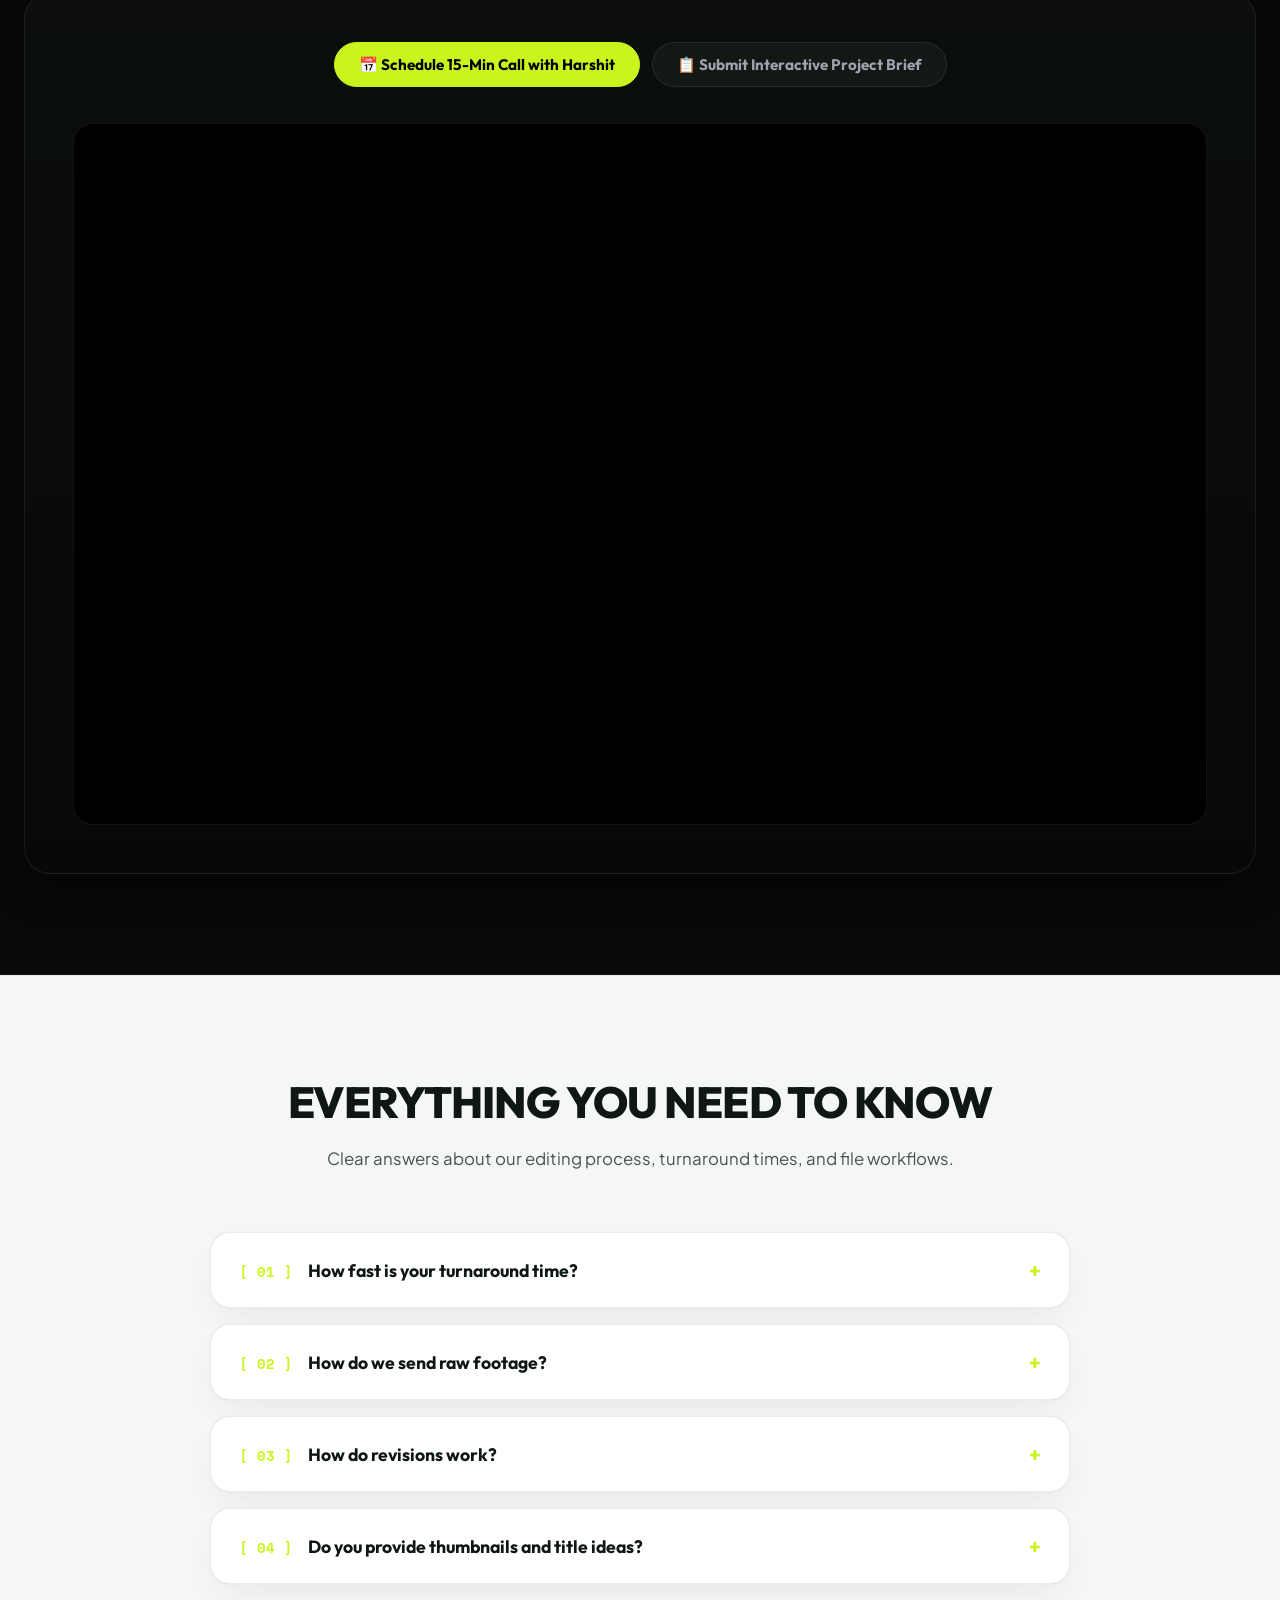
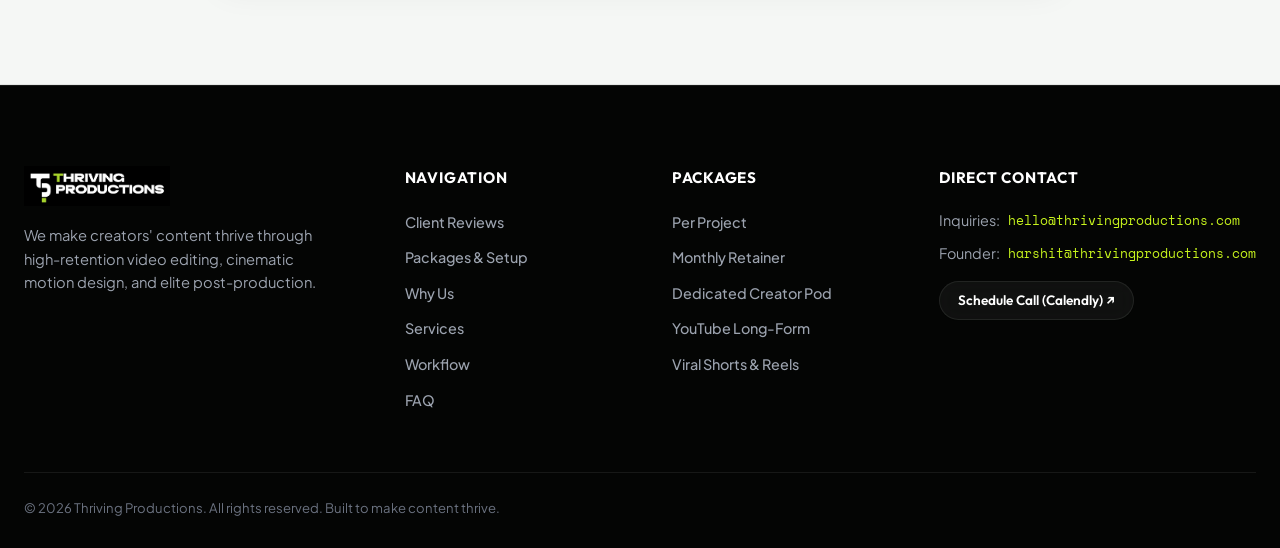
==== commit f8c913fd: "Update second client testimonial to Dr. Sanam Arora with stats highlights" ====
--- a/index.html
+++ b/index.html
@@ -409,16 +409,15 @@
           </div>
 
           <div class="testimonial-card">
-            <div class="test-metric-badge">🚀 4.2M VIEWS GENERATED</div>
+            <div class="test-metric-badge">🚀 1M+ MONTHLY VIEWS • 3K → 10K FOLLOWERS</div>
             <p class="test-quote">
-              "Their team edits our weekly 2-hour podcast and turns every episode into 8 viral TikToks. We saw 4.2
-              Million views in our first quarter working together."
+              "Harshit and his team have done a wonderful job editing my videos, creating carousels and managing my social media accounts. The edits are sharp, modern and engaging. We've been working together now for 4 months and my account has grown from 3k-10k followers. We're currently averaging over 1 million views/month. I highly recommend Thriving Productions for your video editing and social media needs."
             </p>
             <div class="test-author-row">
-              <div class="test-avatar">SC</div>
+              <div class="test-avatar">SA</div>
               <div class="test-author-info">
-                <h5>Sarah Chen</h5>
-                <p>Host of The Modern Founder Podcast</p>
+                <h5>Dr. Sanam Arora</h5>
+                <p>Health & Wellness Creator</p>
               </div>
             </div>
           </div>
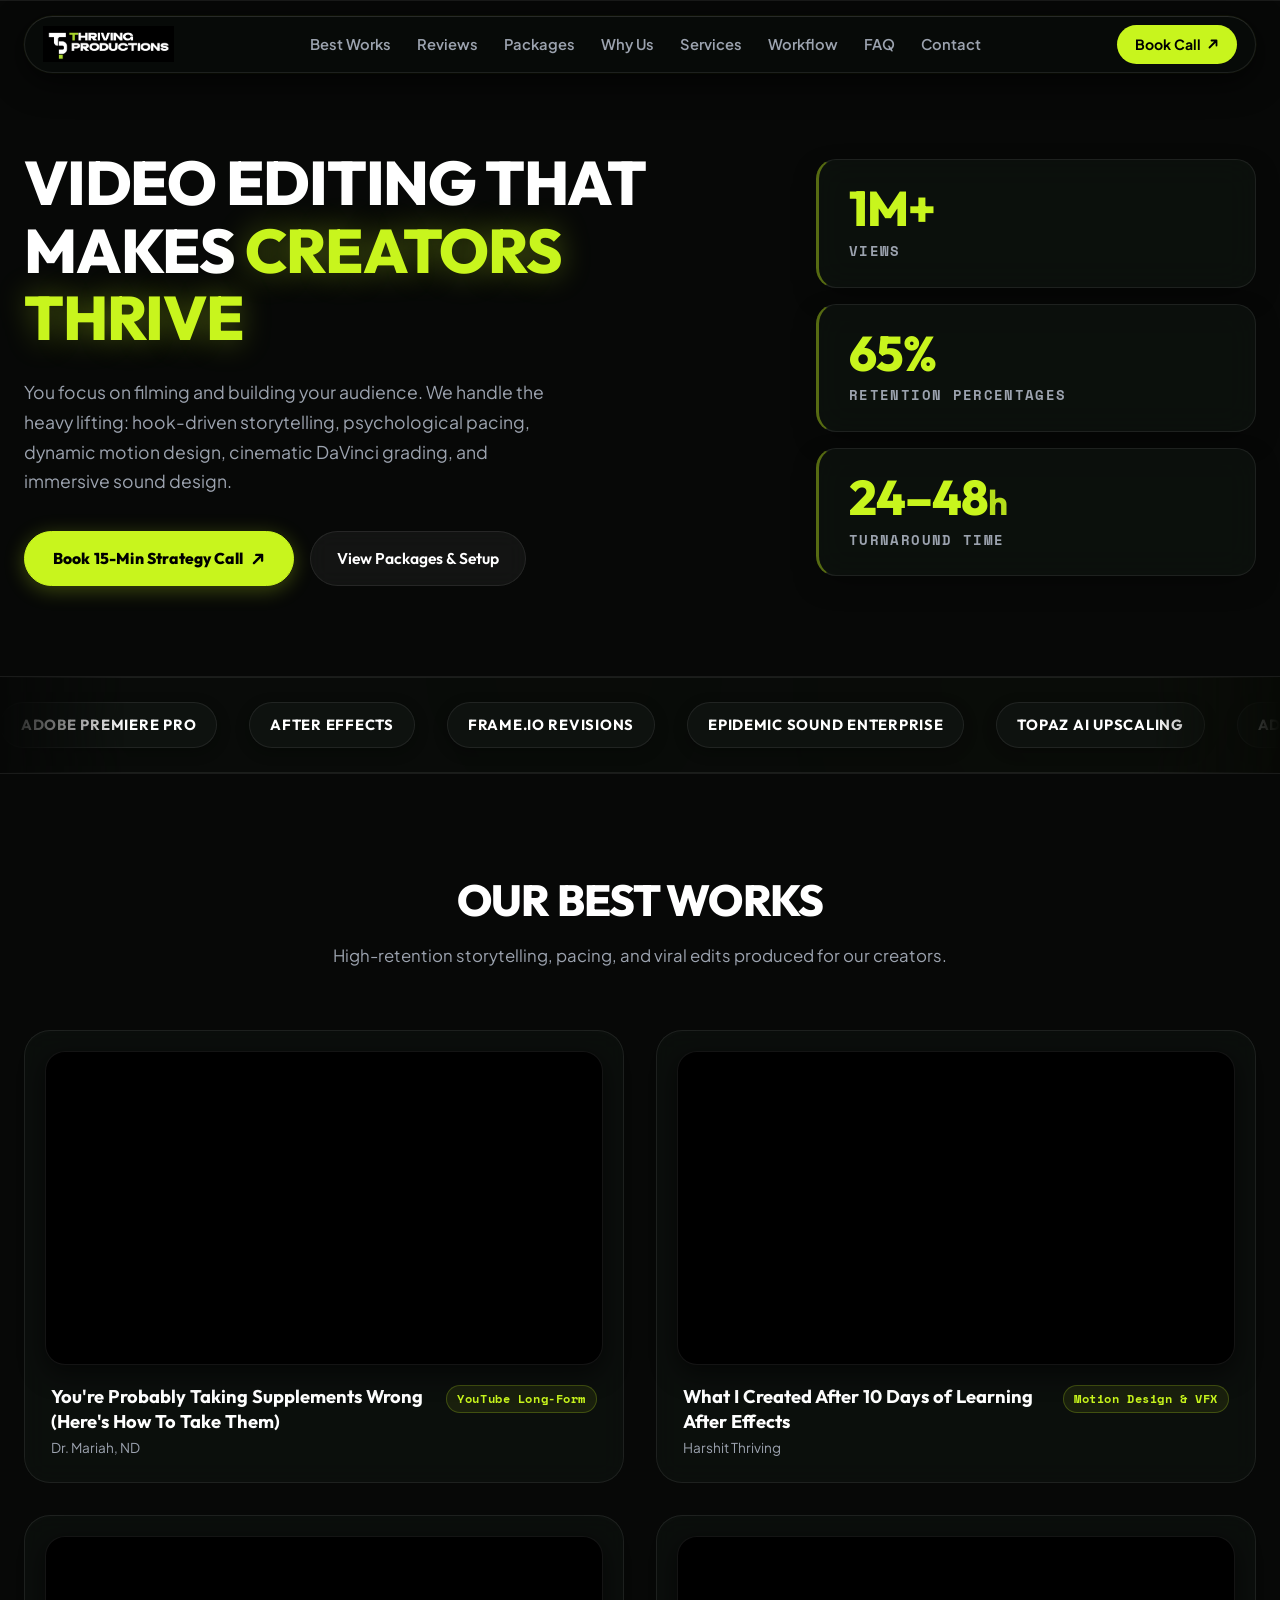
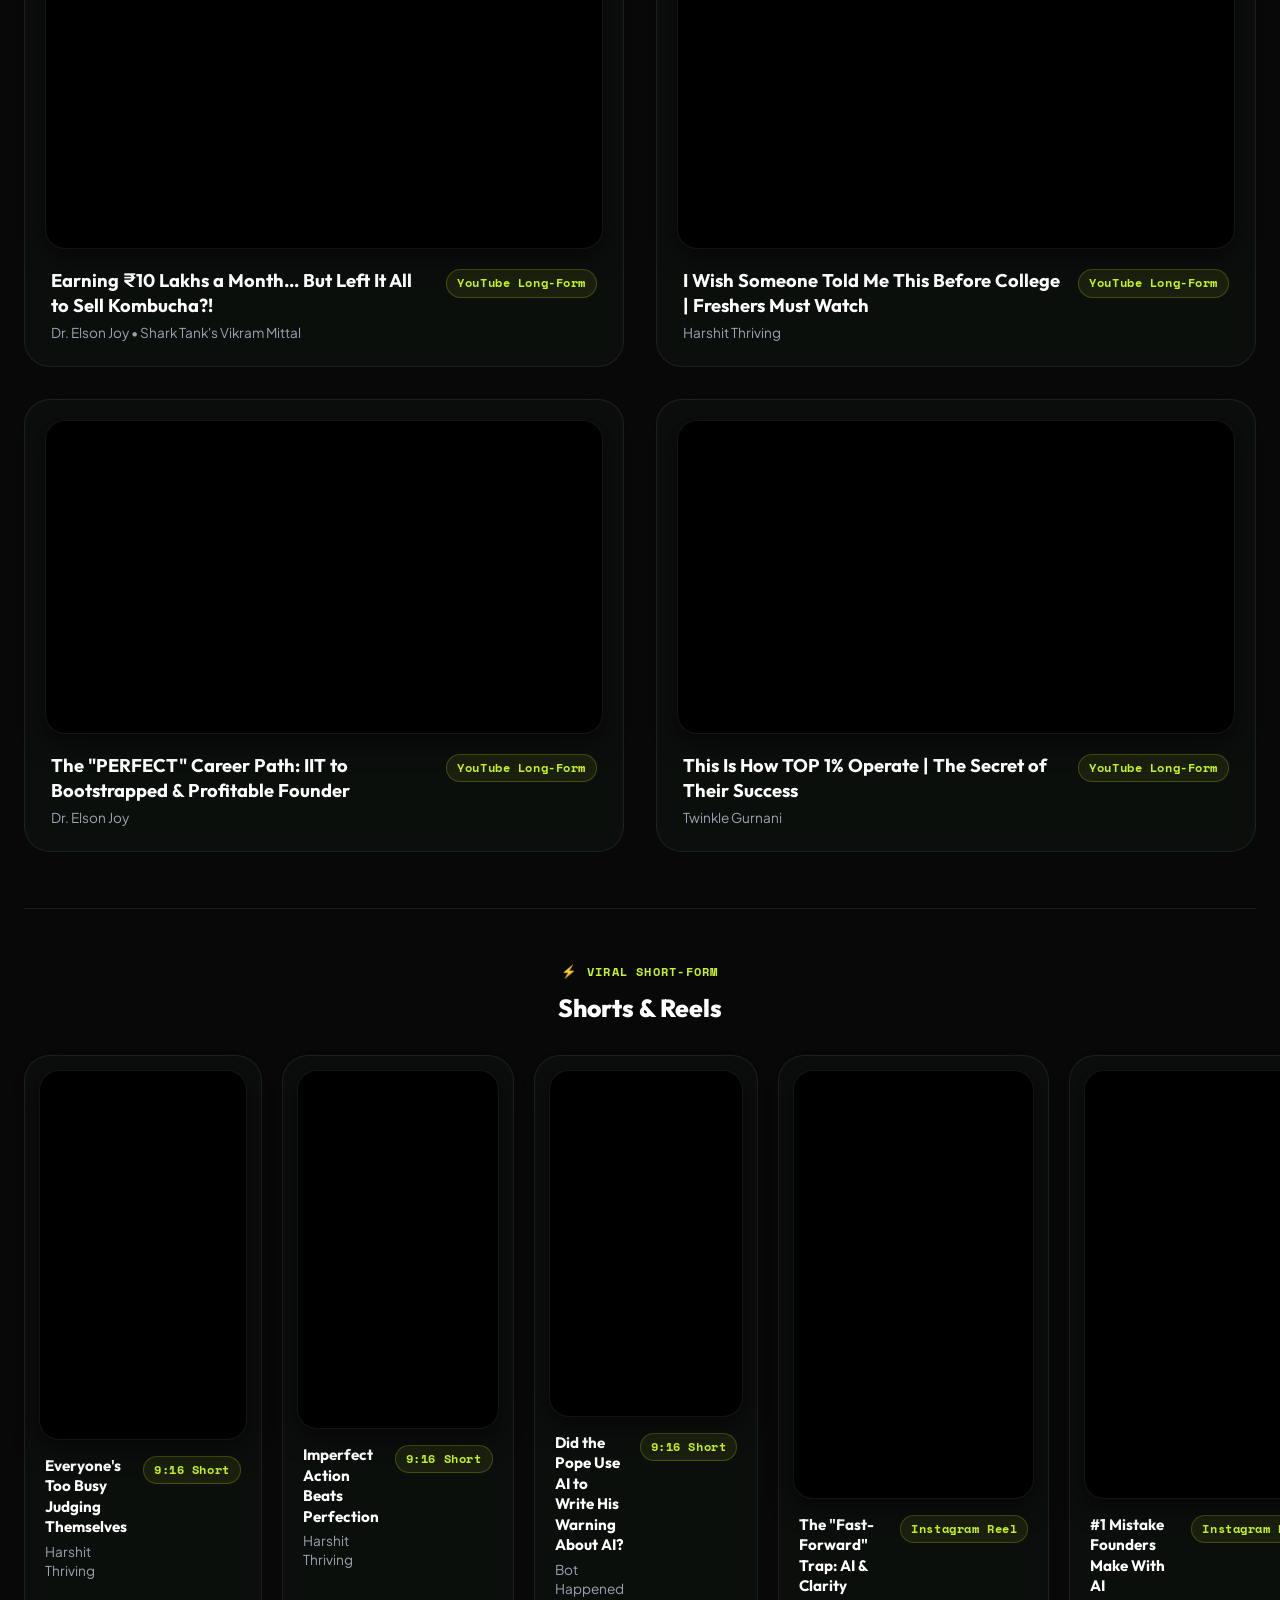
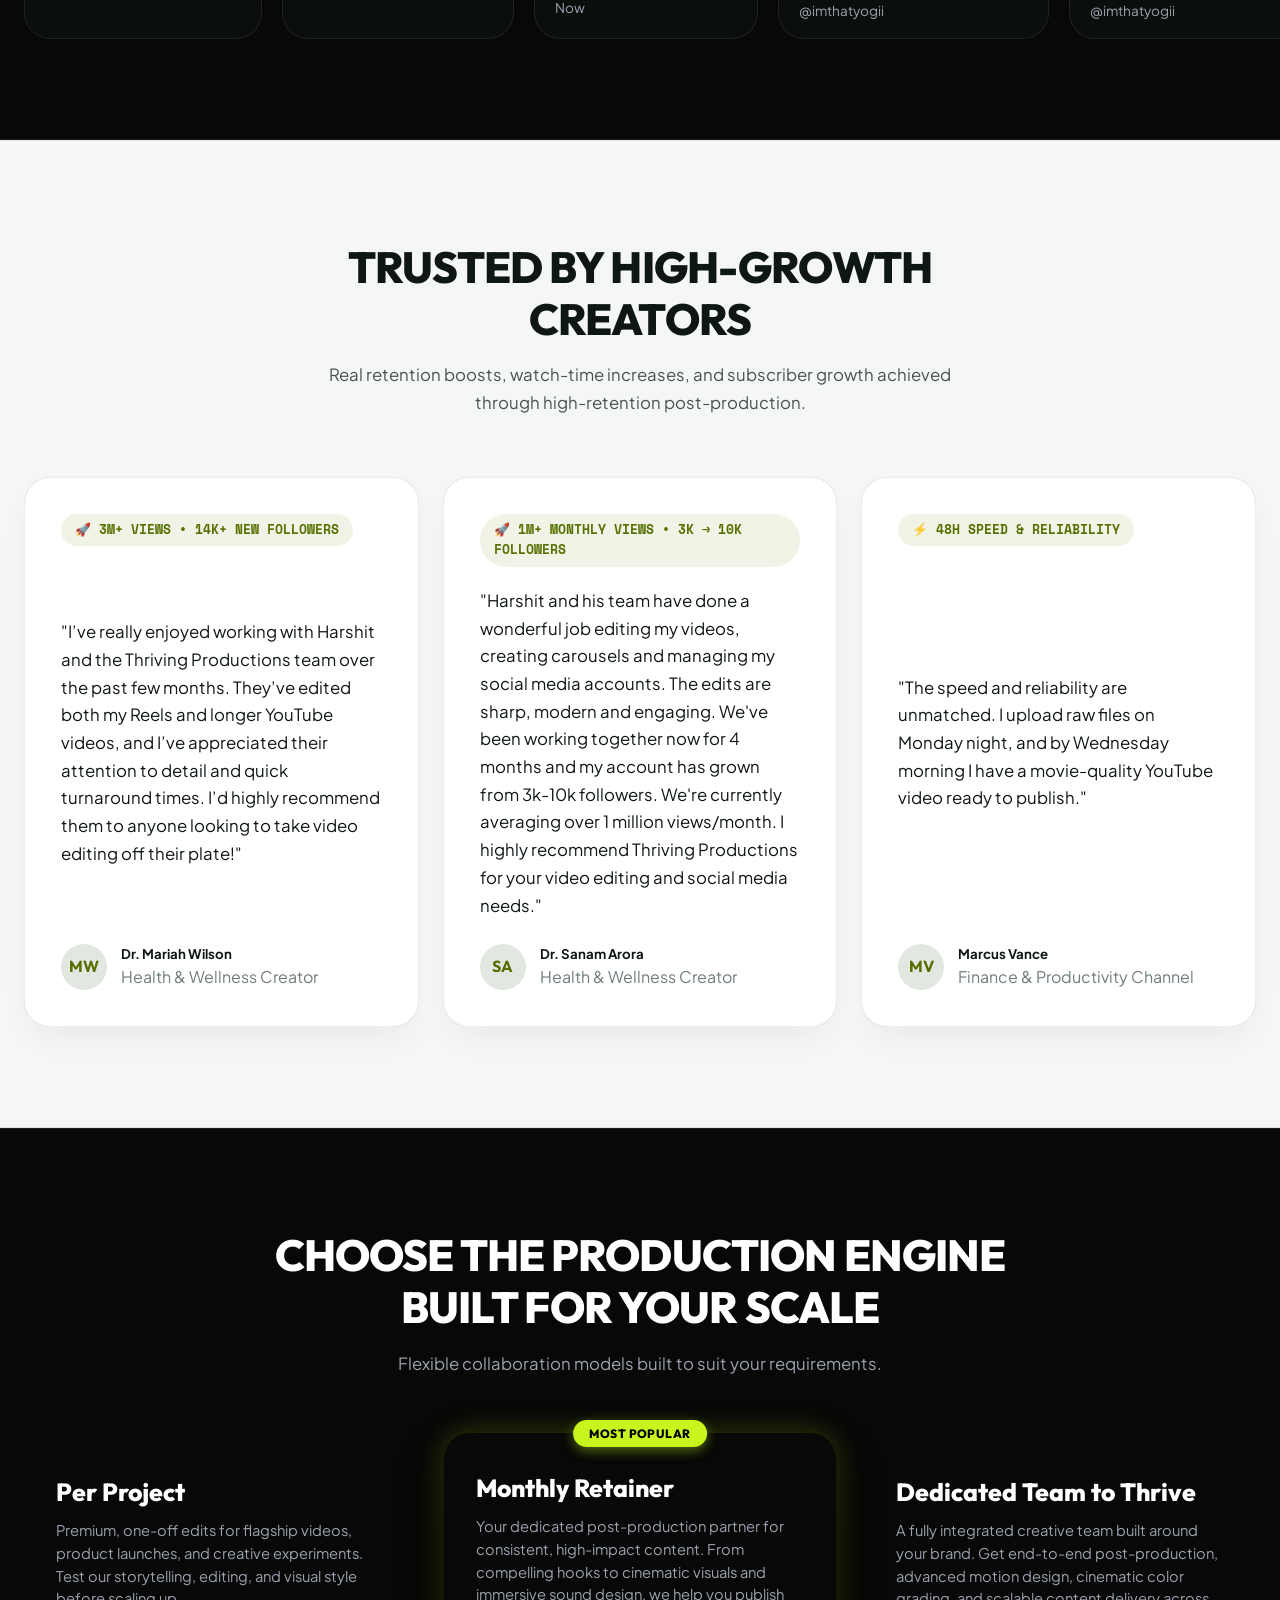
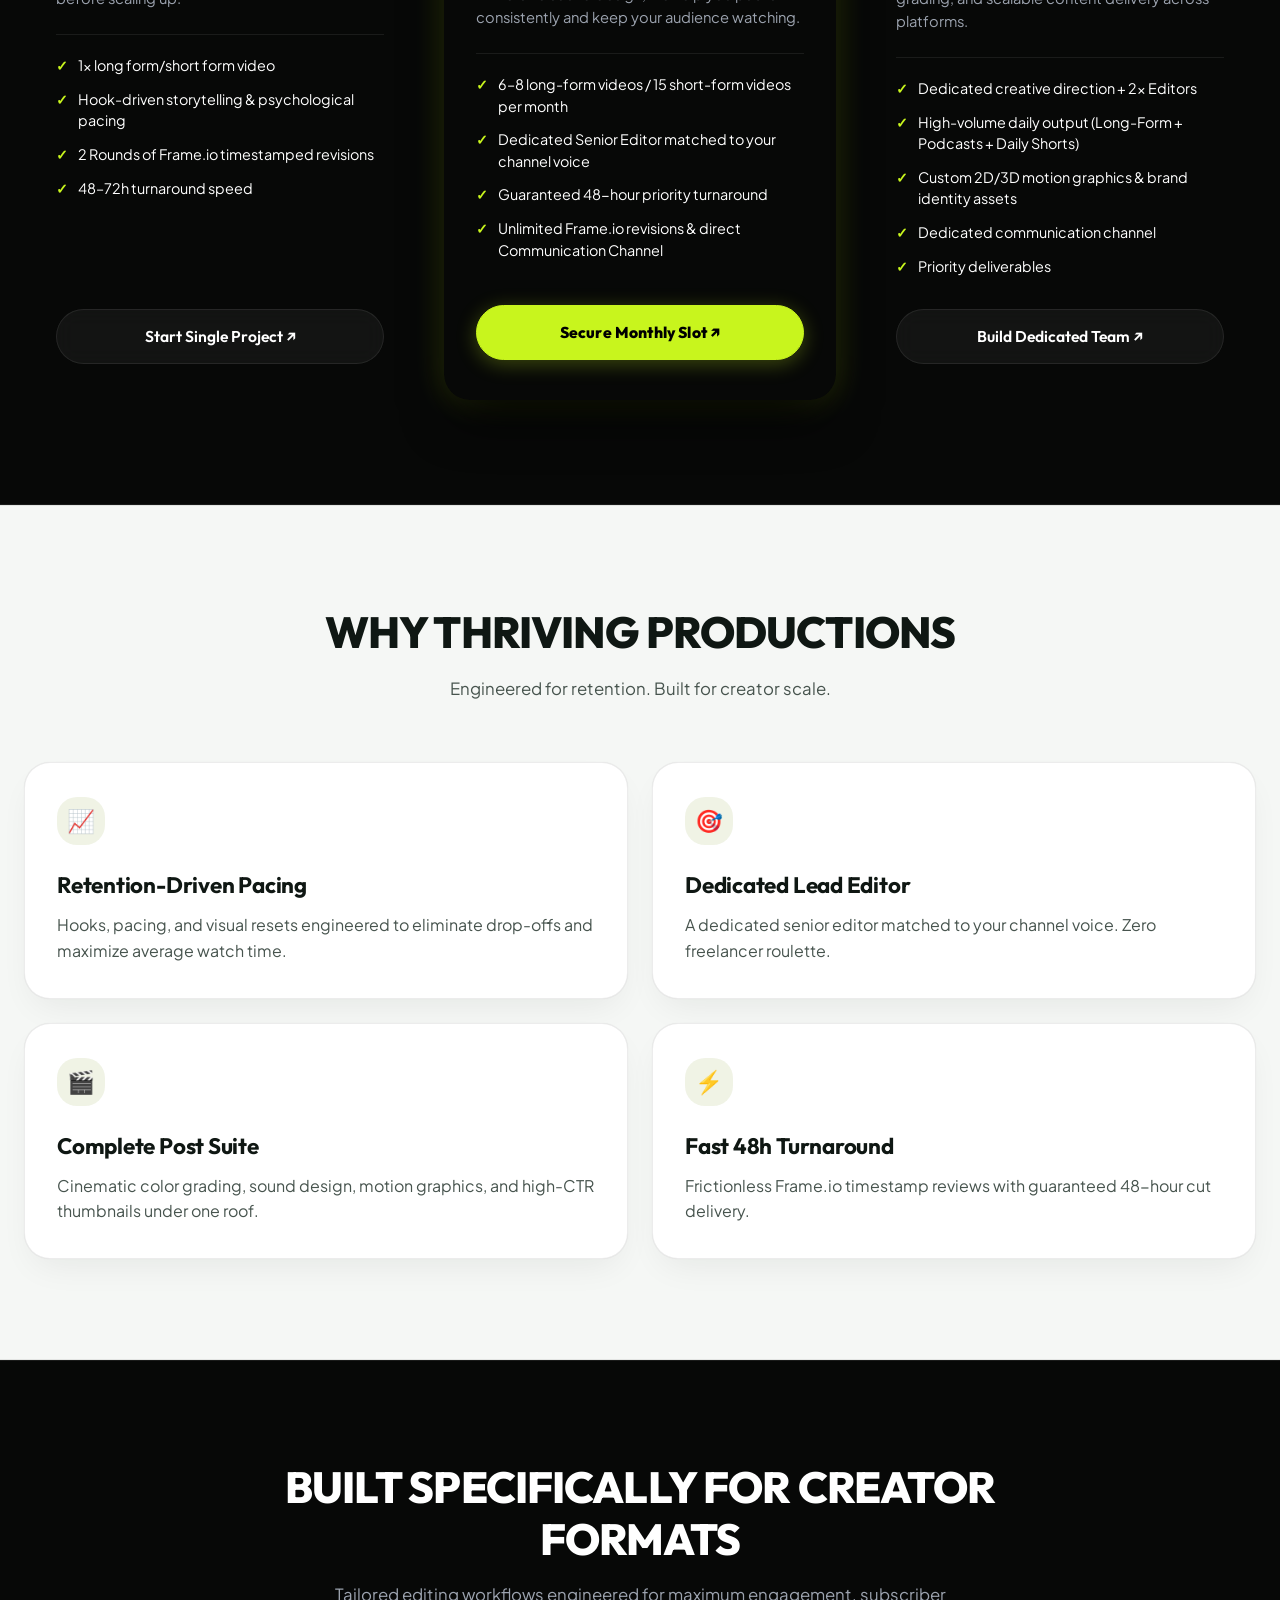
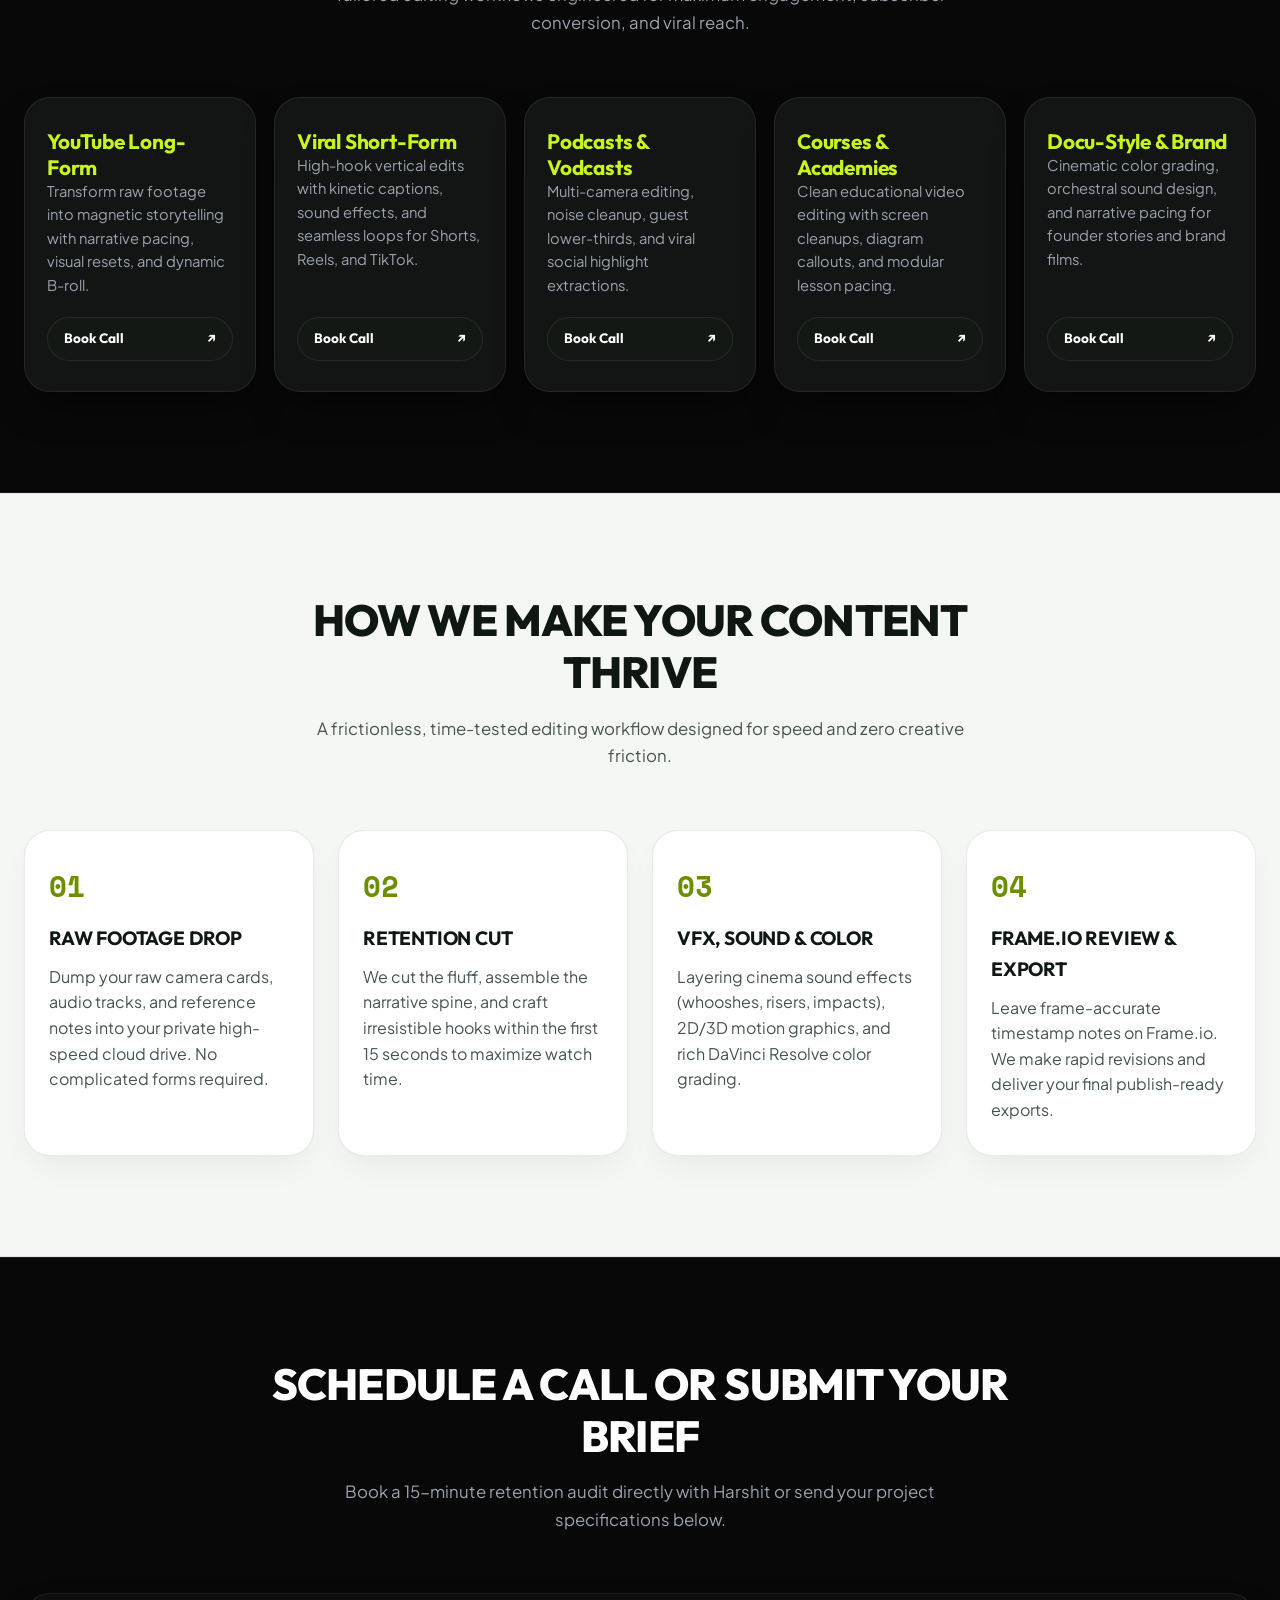
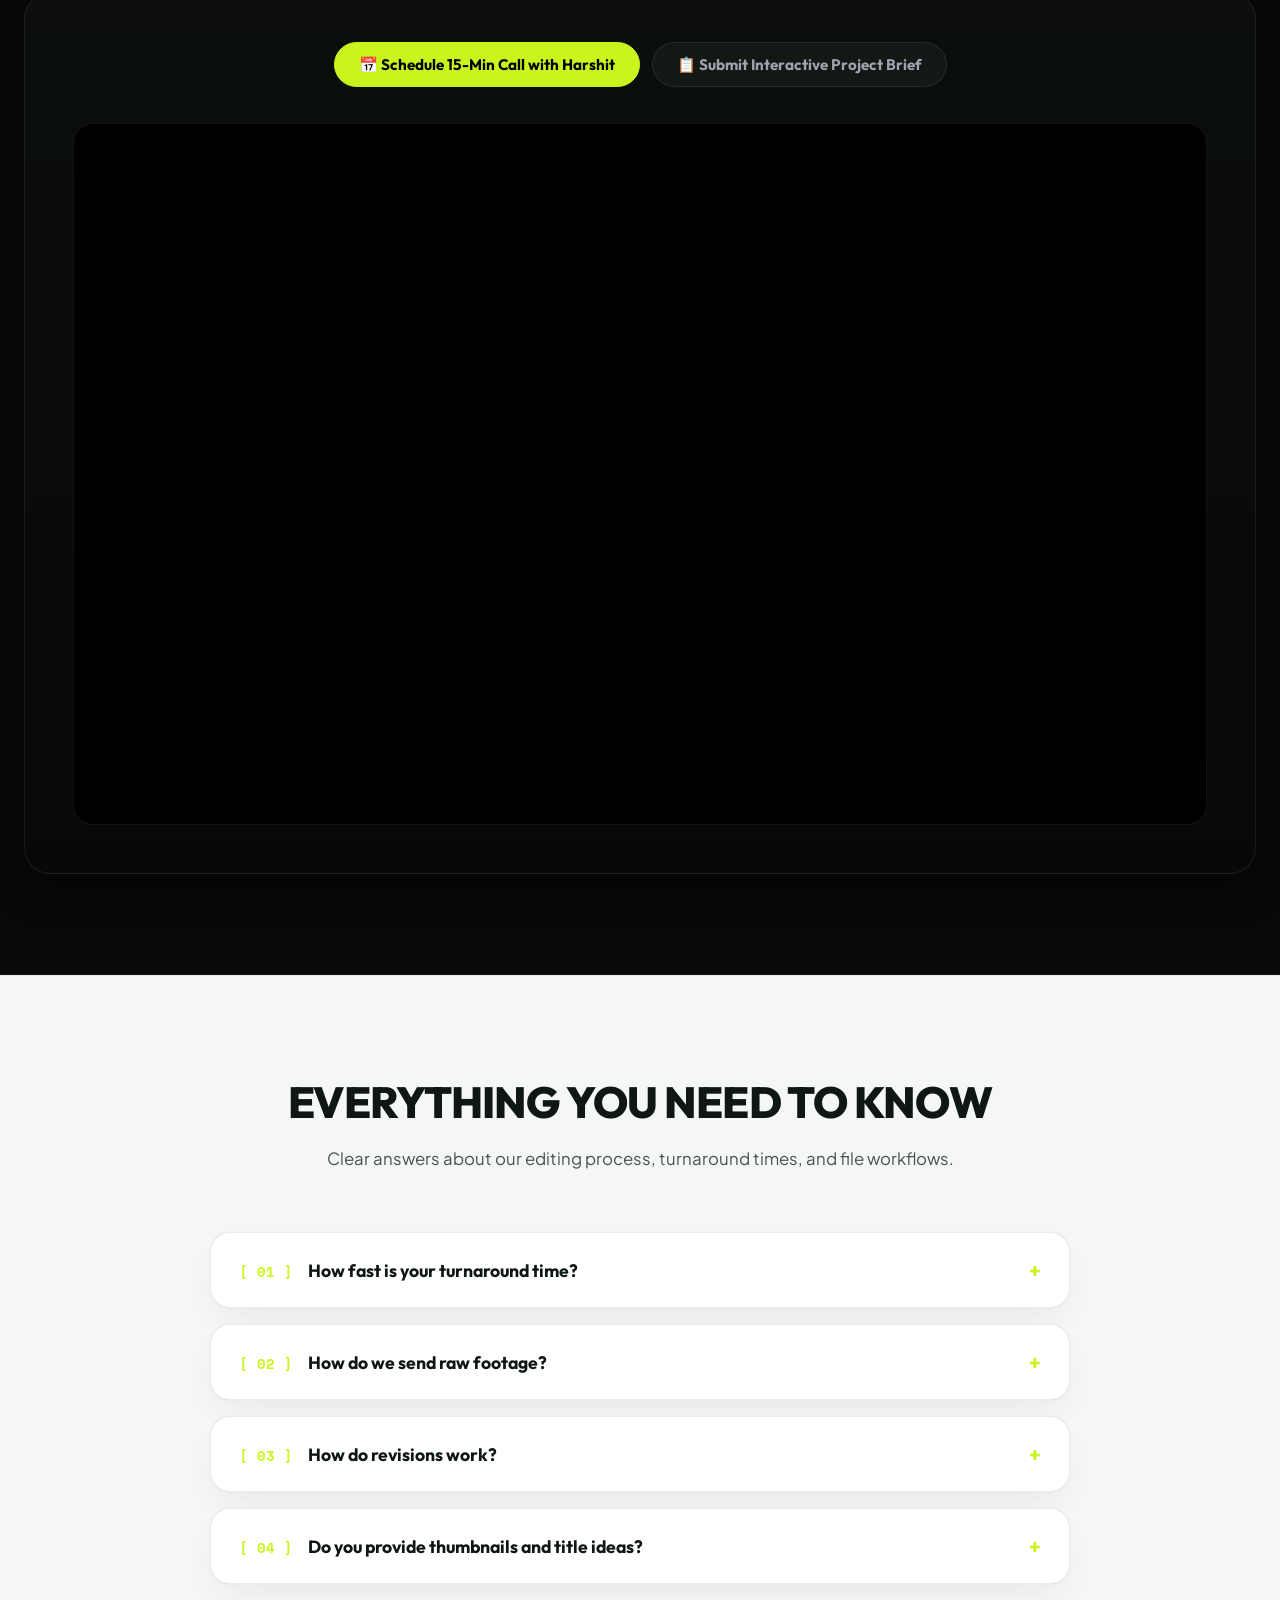
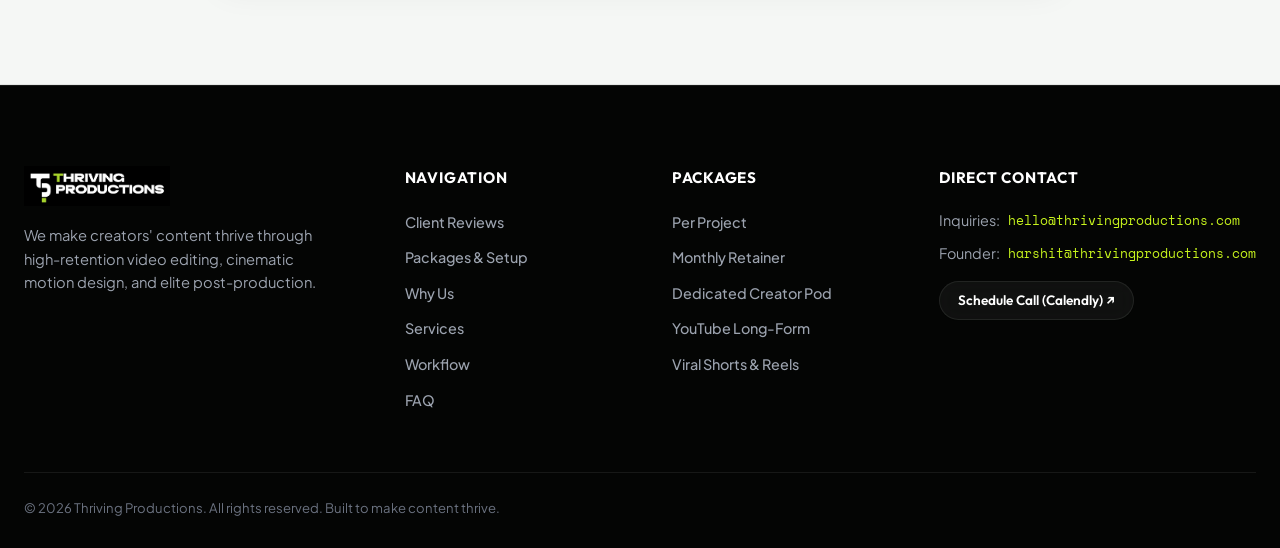
==== commit 818d4dcc: "Update first testimonial name to Dr. Mariah Wilson" ====
--- a/index.html
+++ b/index.html
@@ -400,9 +400,9 @@
               "I’ve really enjoyed working with Harshit and the Thriving Productions team over the past few months. They’ve edited both my Reels and longer YouTube videos, and I’ve appreciated their attention to detail and quick turnaround times. I’d highly recommend them to anyone looking to take video editing off their plate!"
             </p>
             <div class="test-author-row">
-              <div class="test-avatar">DM</div>
+              <div class="test-avatar">MW</div>
               <div class="test-author-info">
-                <h5>Dr Mariah | ND</h5>
+                <h5>Dr. Mariah Wilson</h5>
                 <p>Health & Wellness Creator</p>
               </div>
             </div>
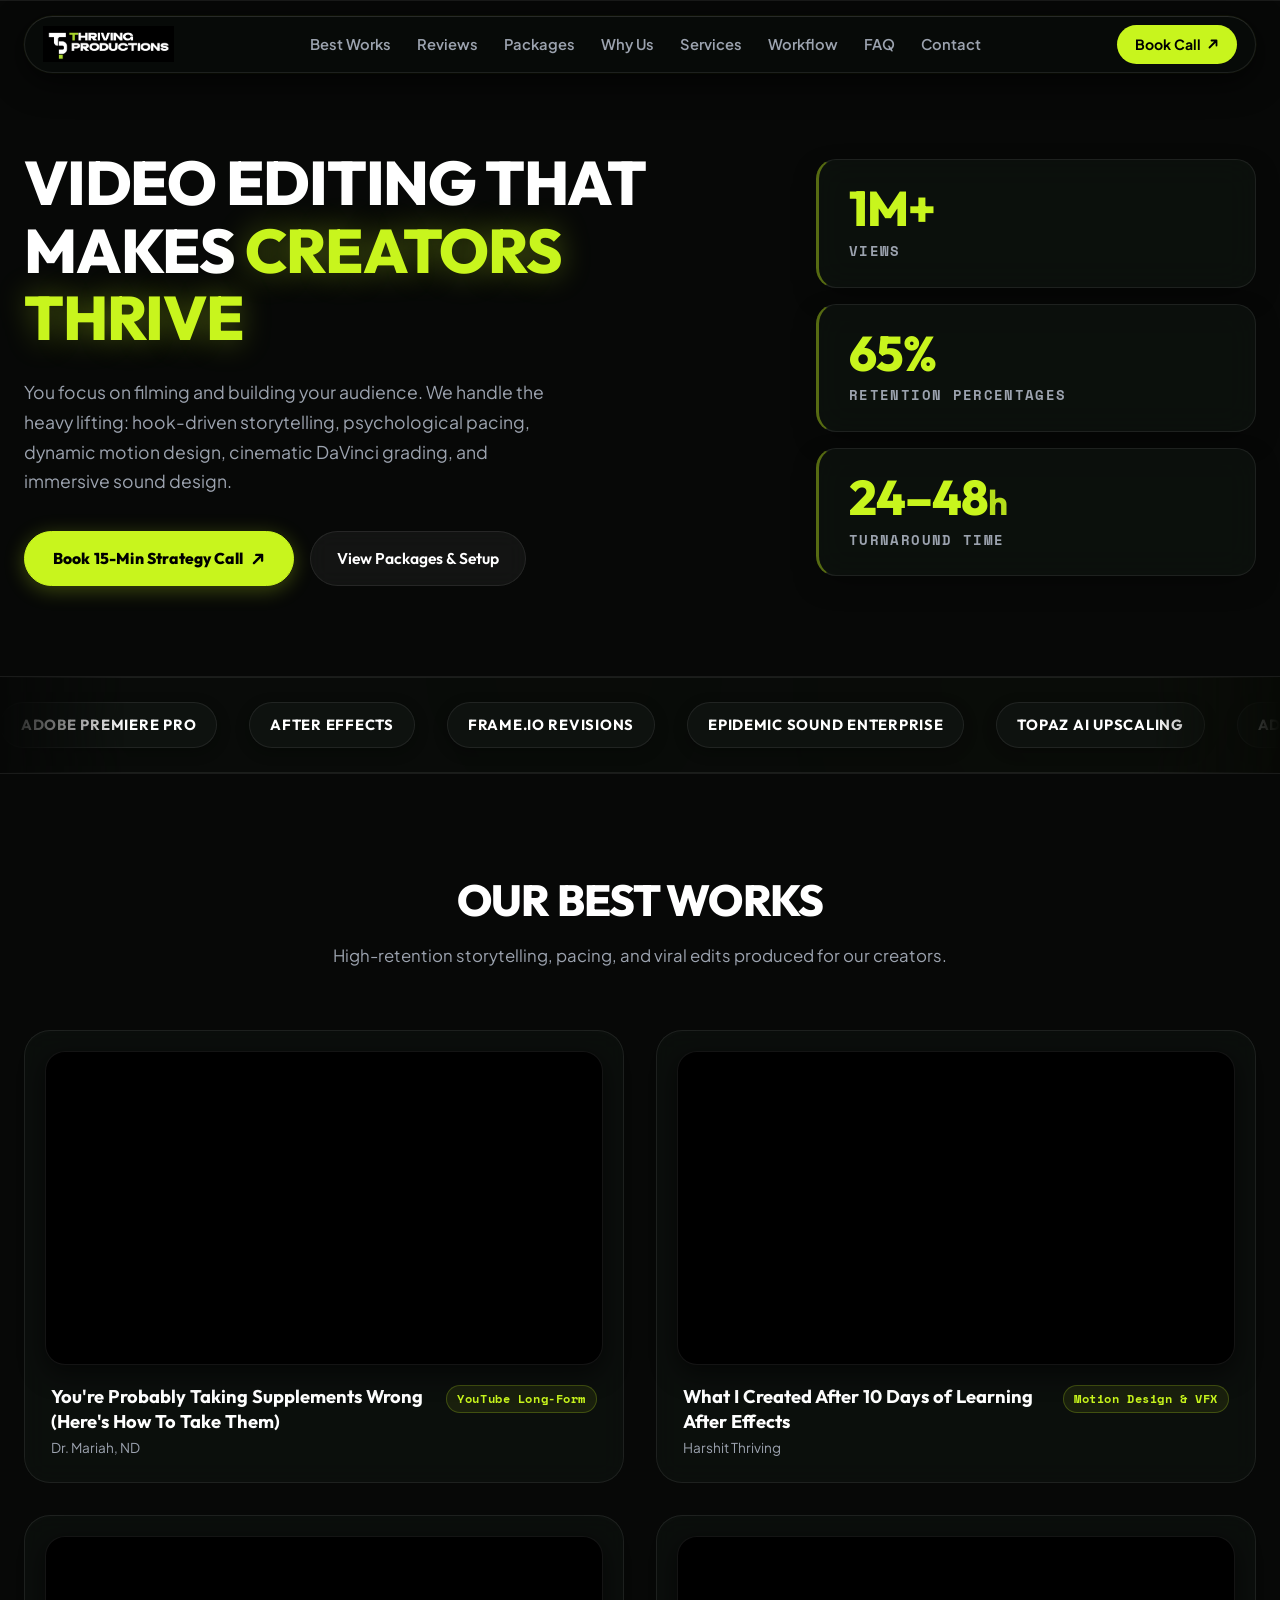
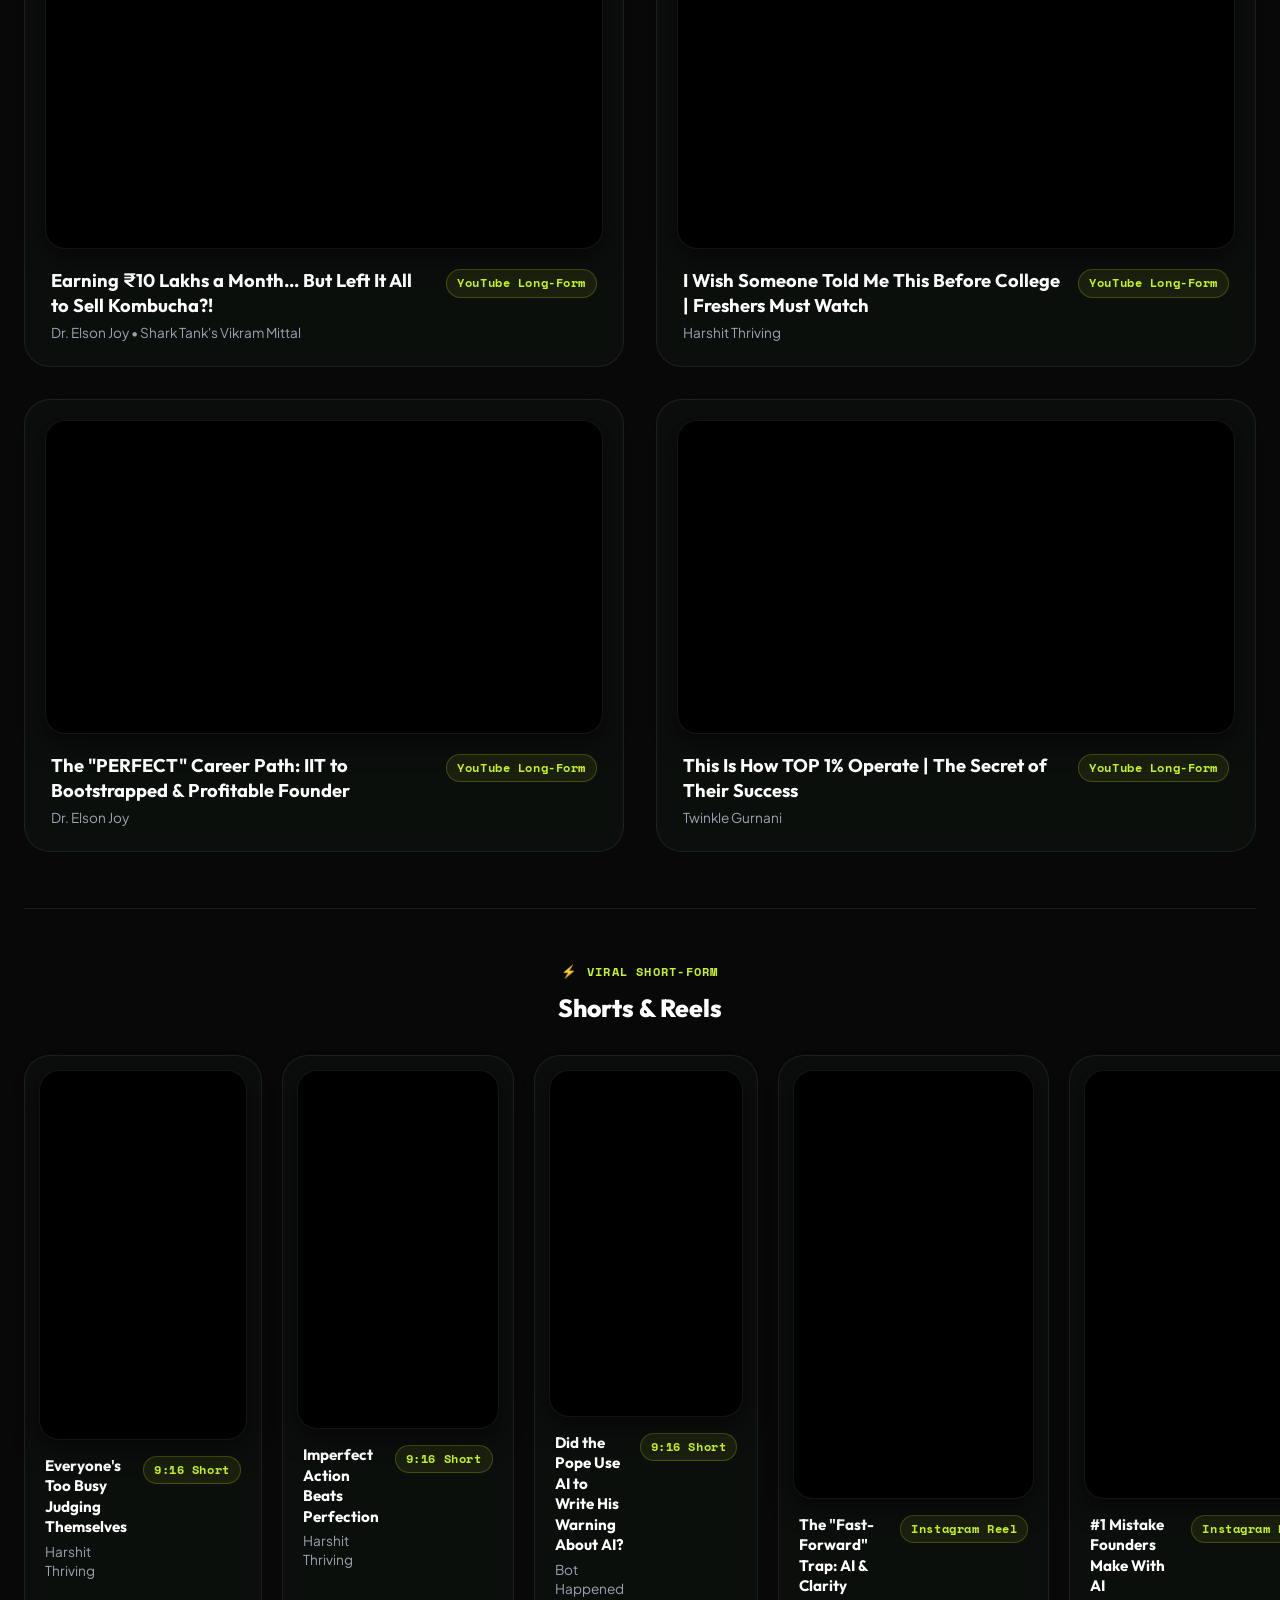
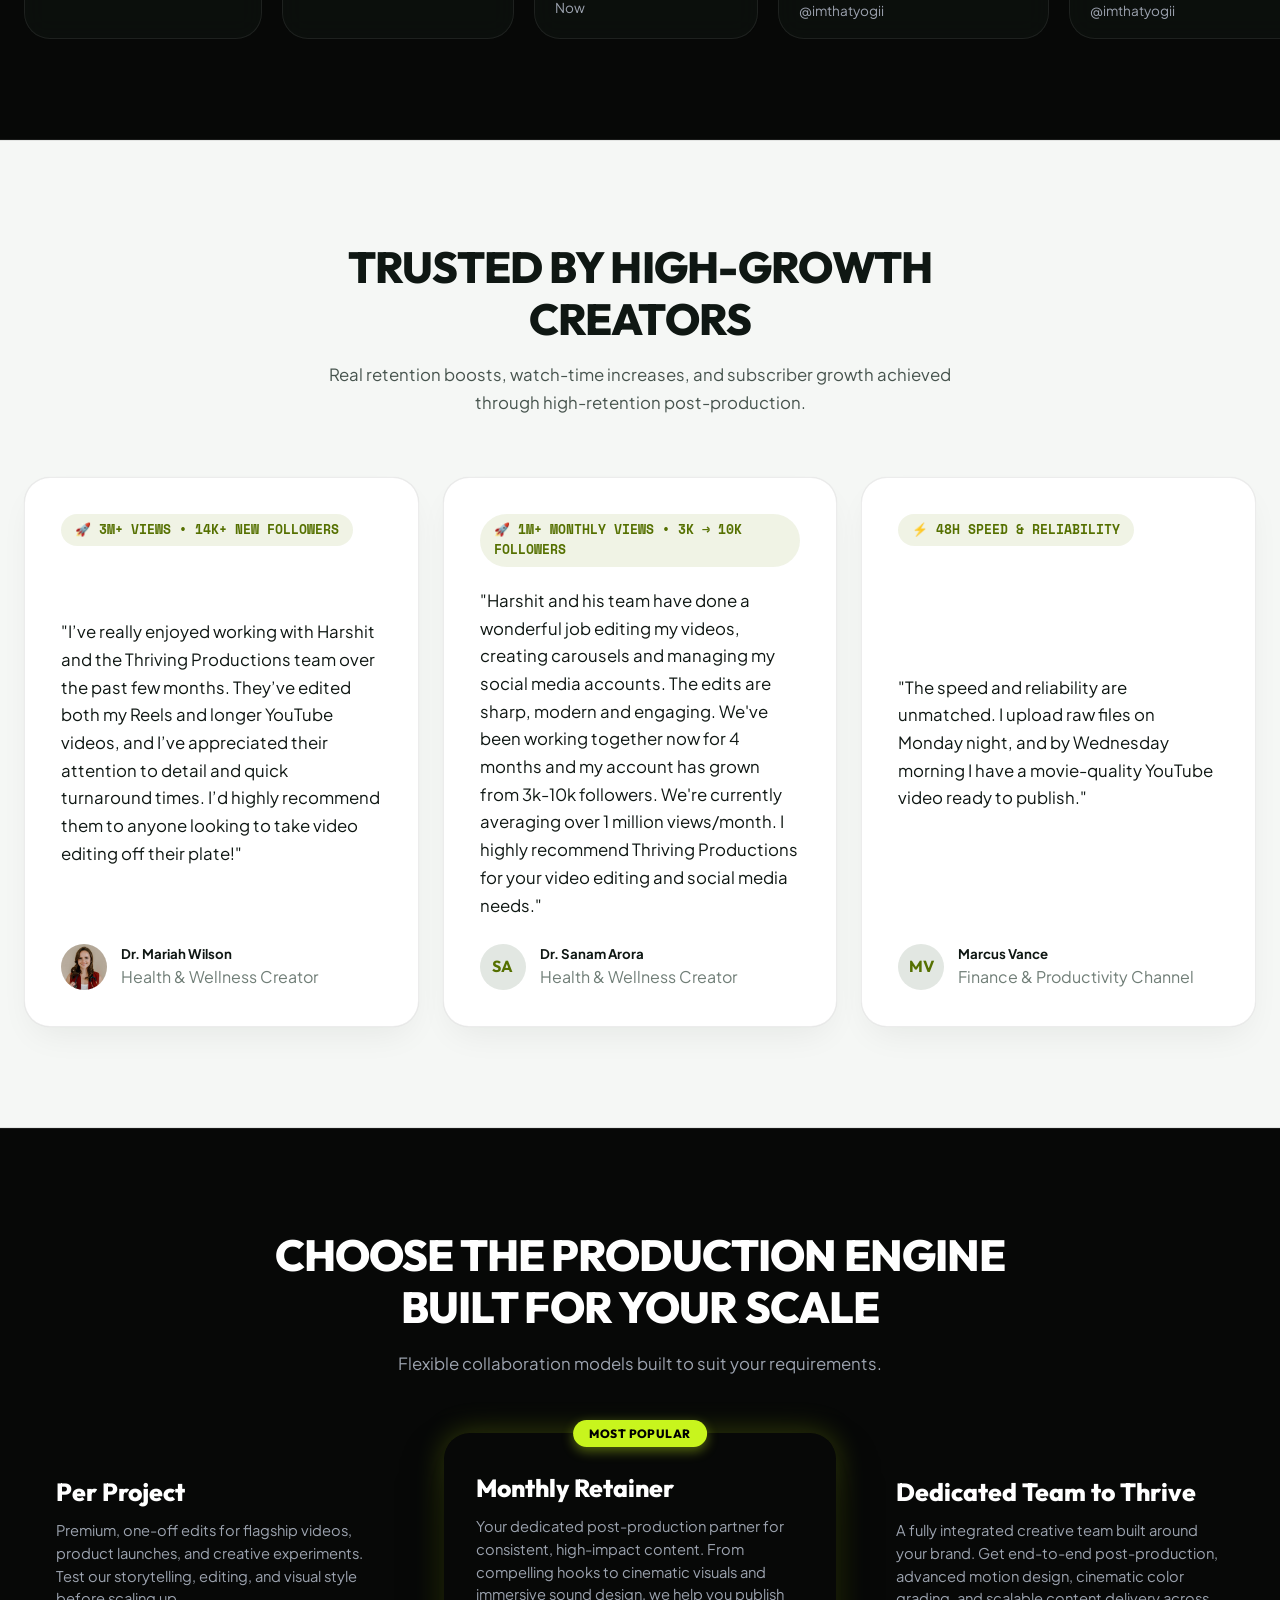
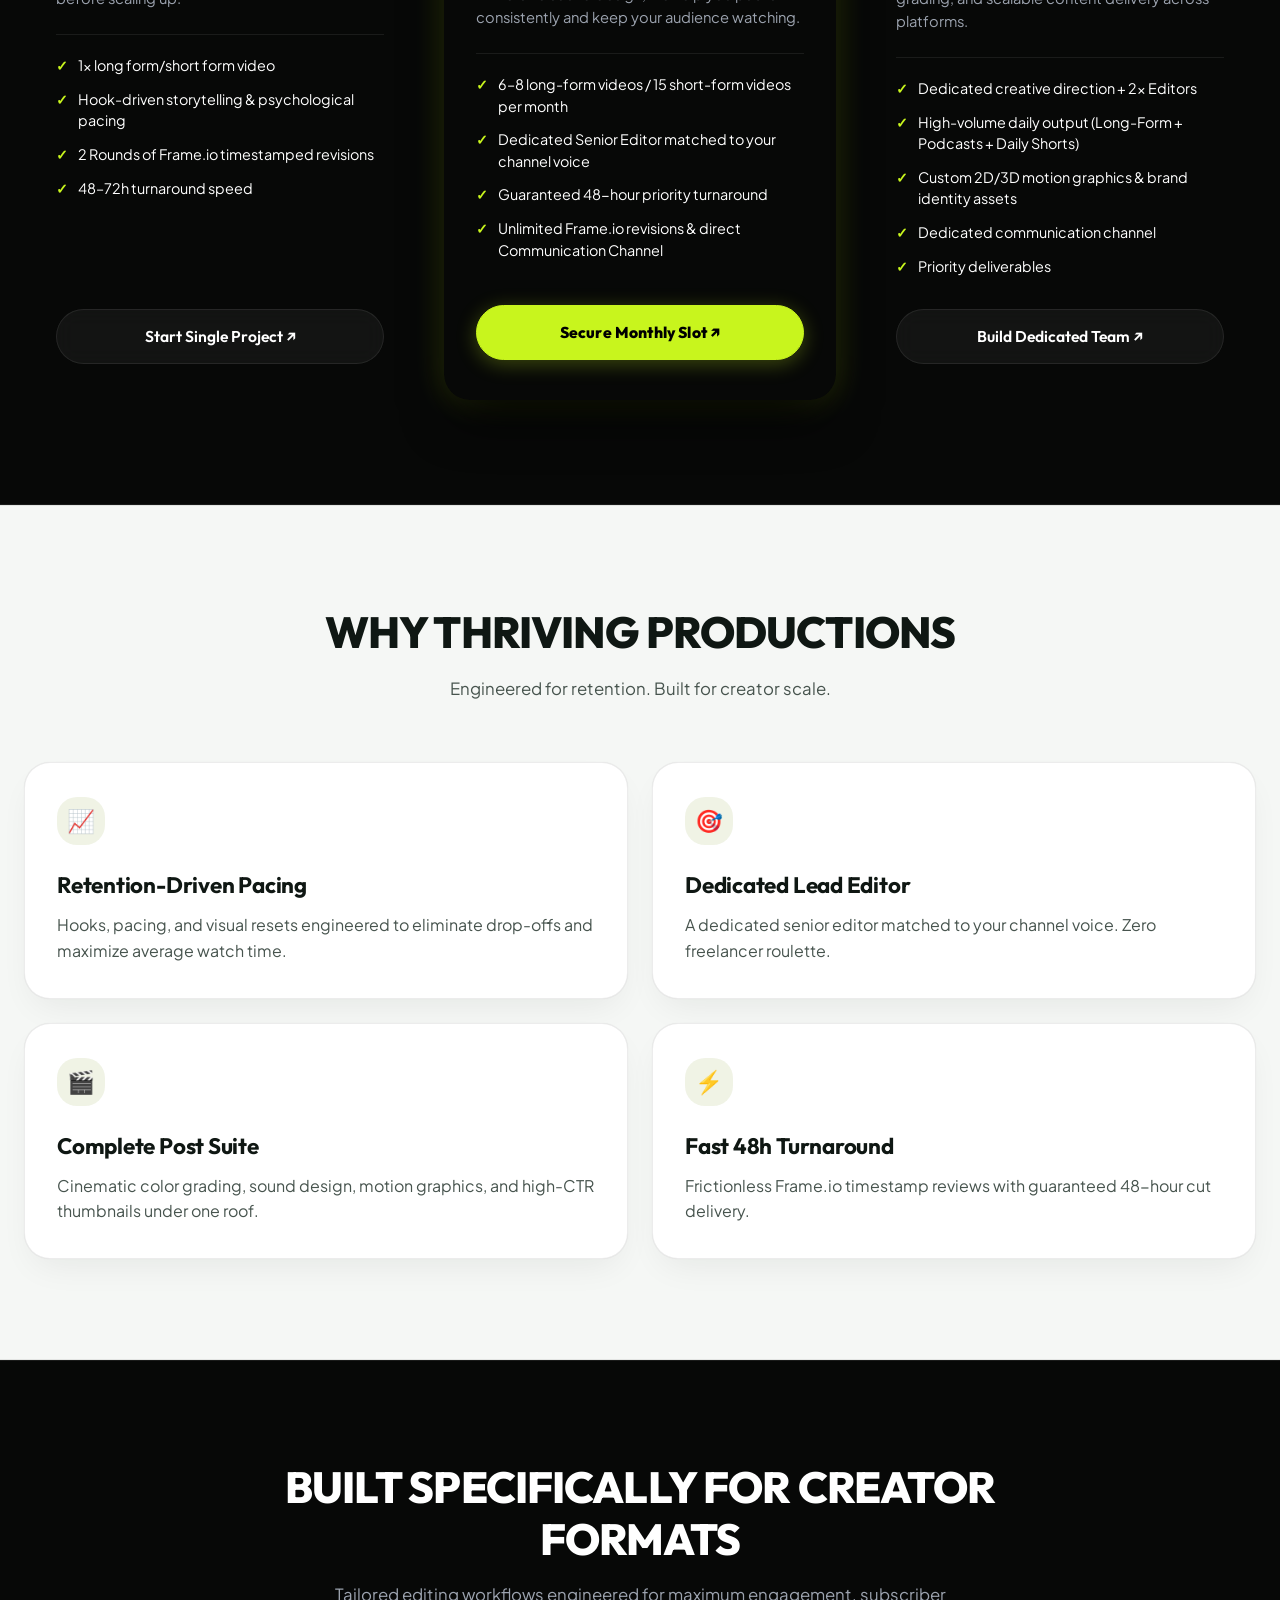
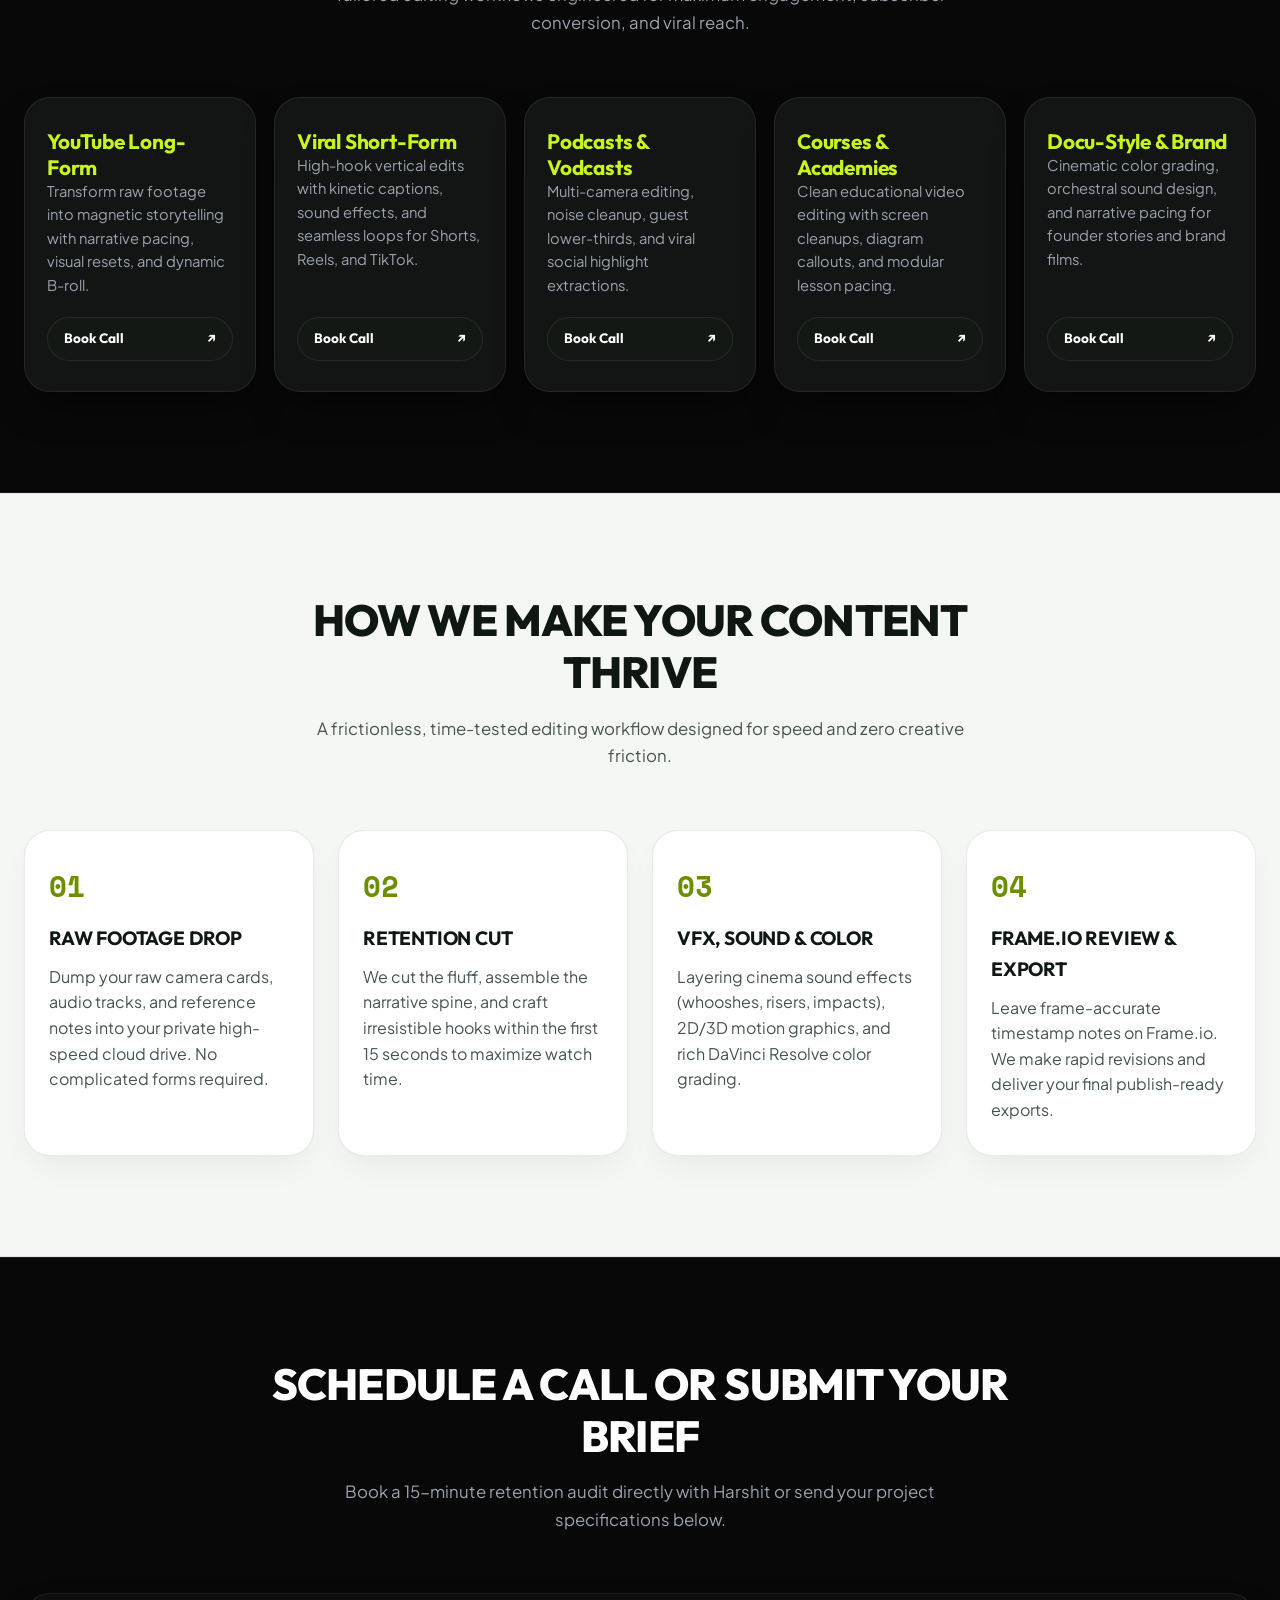
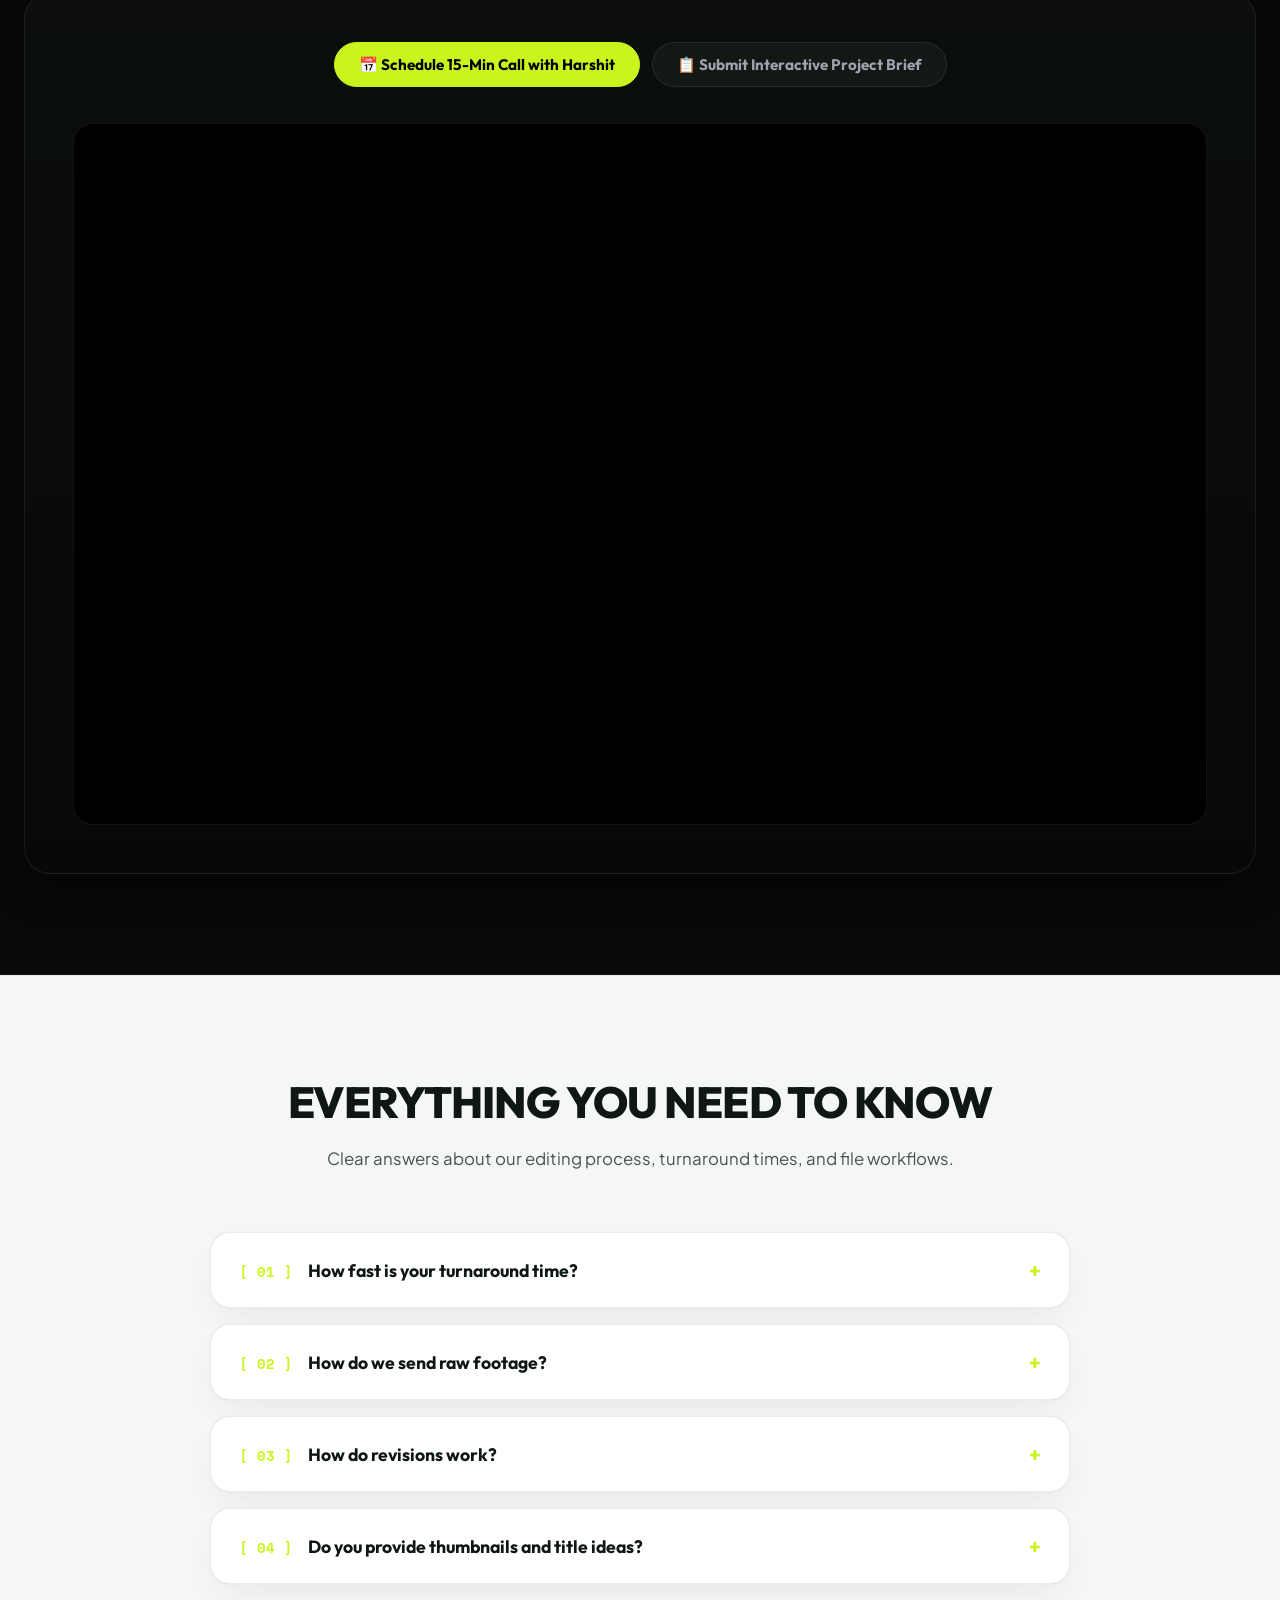
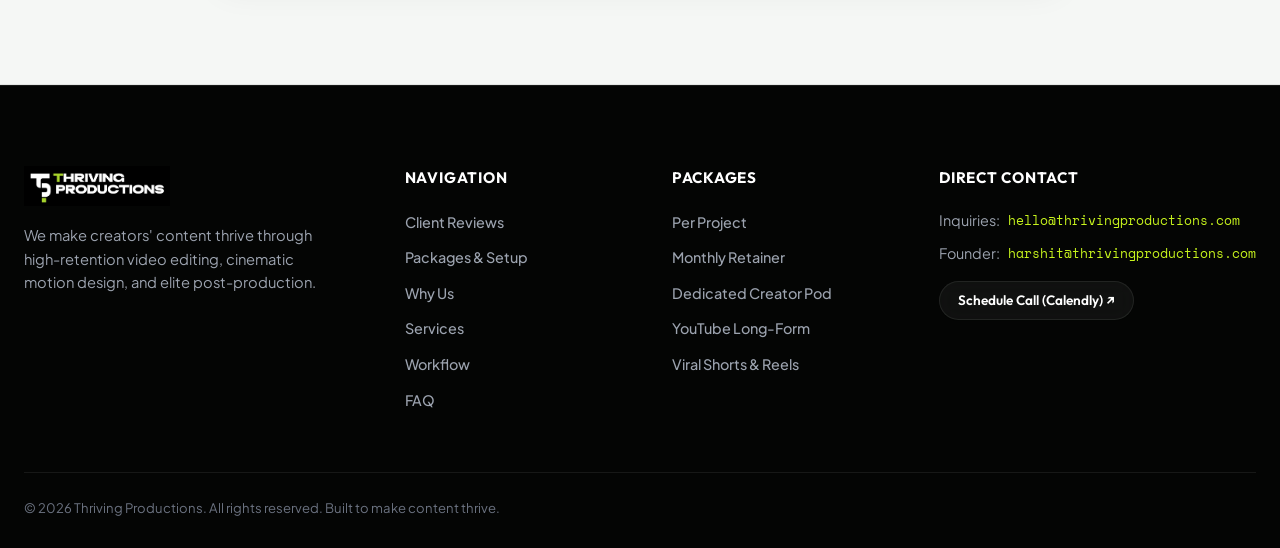
==== commit 88aa3bbf: "Add photo for Dr. Mariah Wilson's testimonial" ====
--- a/index.html
+++ b/index.html
@@ -400,7 +400,7 @@
               "I’ve really enjoyed working with Harshit and the Thriving Productions team over the past few months. They’ve edited both my Reels and longer YouTube videos, and I’ve appreciated their attention to detail and quick turnaround times. I’d highly recommend them to anyone looking to take video editing off their plate!"
             </p>
             <div class="test-author-row">
-              <div class="test-avatar">MW</div>
+              <img src="assets/dr-mariah.jpg" alt="Dr. Mariah Wilson" class="test-avatar">
               <div class="test-author-info">
                 <h5>Dr. Mariah Wilson</h5>
                 <p>Health & Wellness Creator</p>
--- a/css/style.css
+++ b/css/style.css
@@ -1473,6 +1473,17 @@
   justify-content: center;
   font-weight: 700;
   font-family: var(--font-heading);
+  object-fit: cover;
+  overflow: hidden;
+}
+
+img.test-avatar,
+.test-avatar img {
+  width: 46px;
+  height: 46px;
+  object-fit: cover;
+  border-radius: 50%;
+  display: block;
 }
 
 /* ==========================================================================
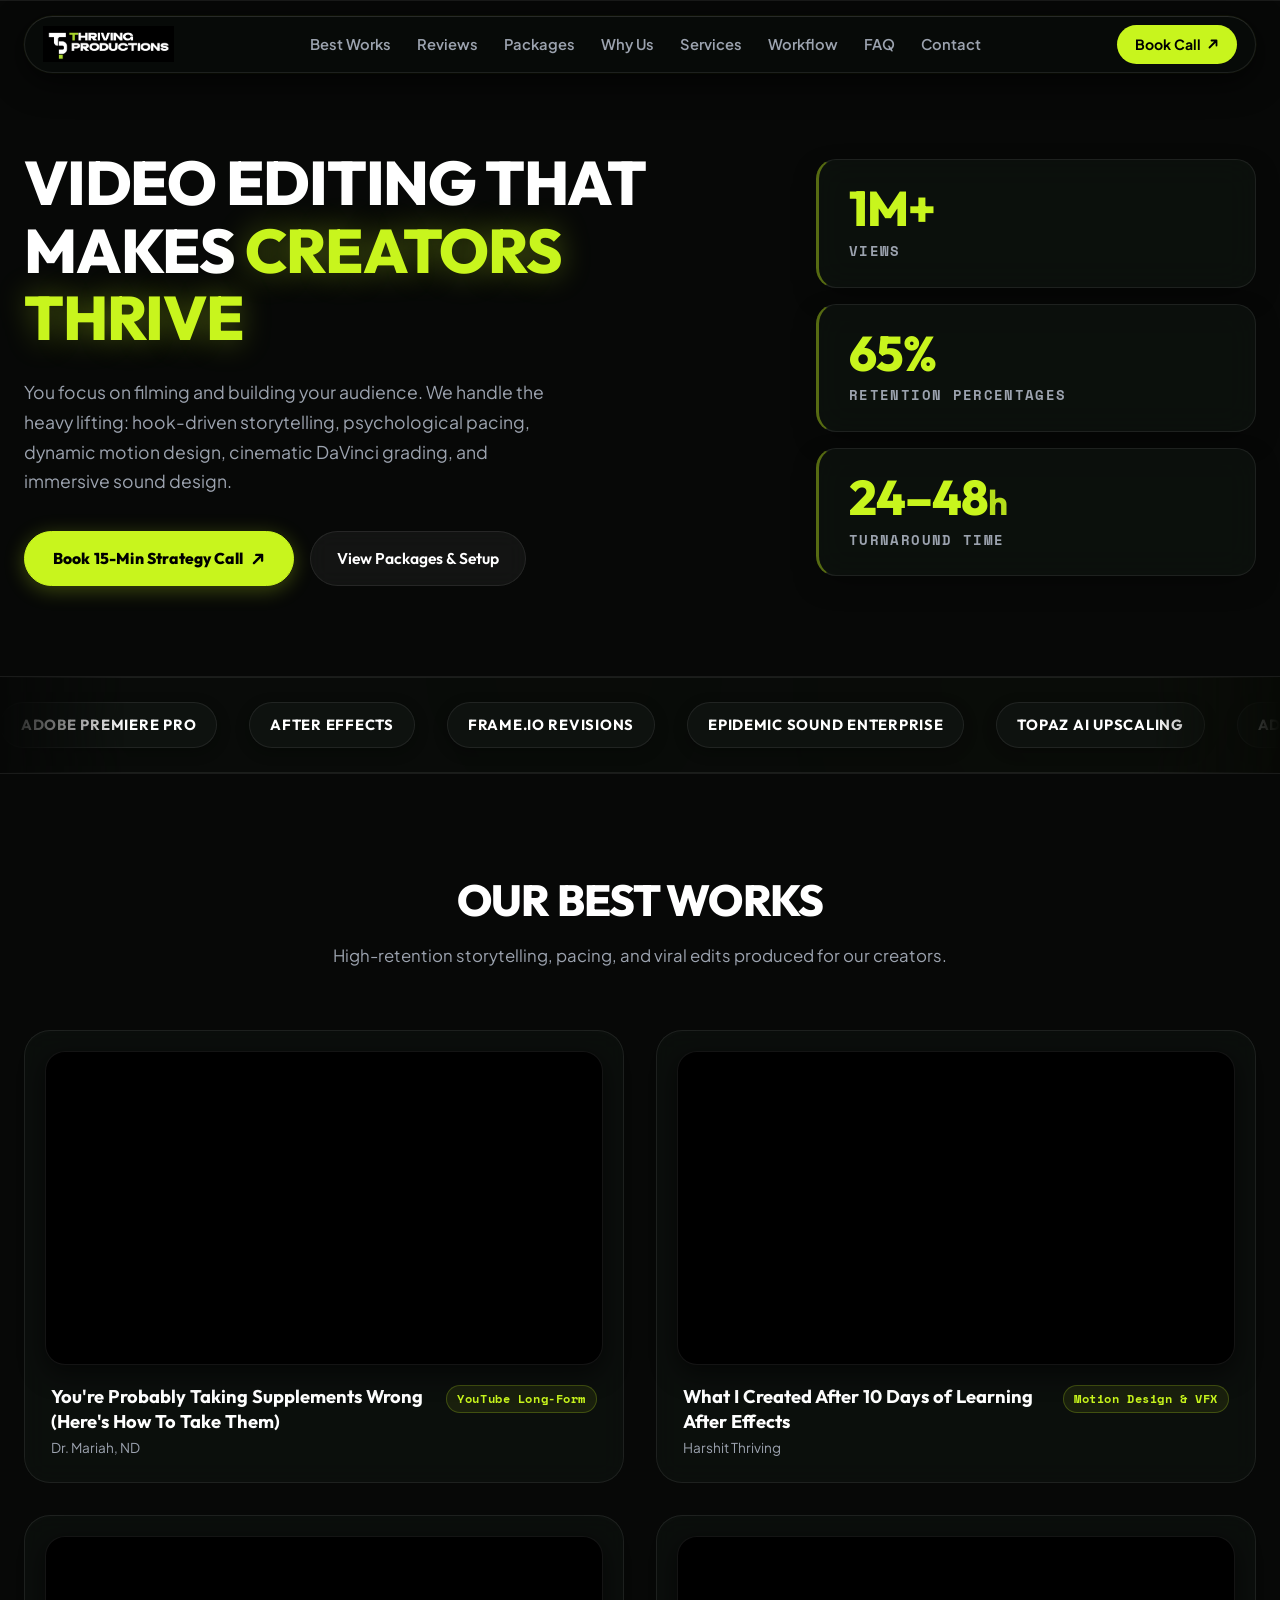
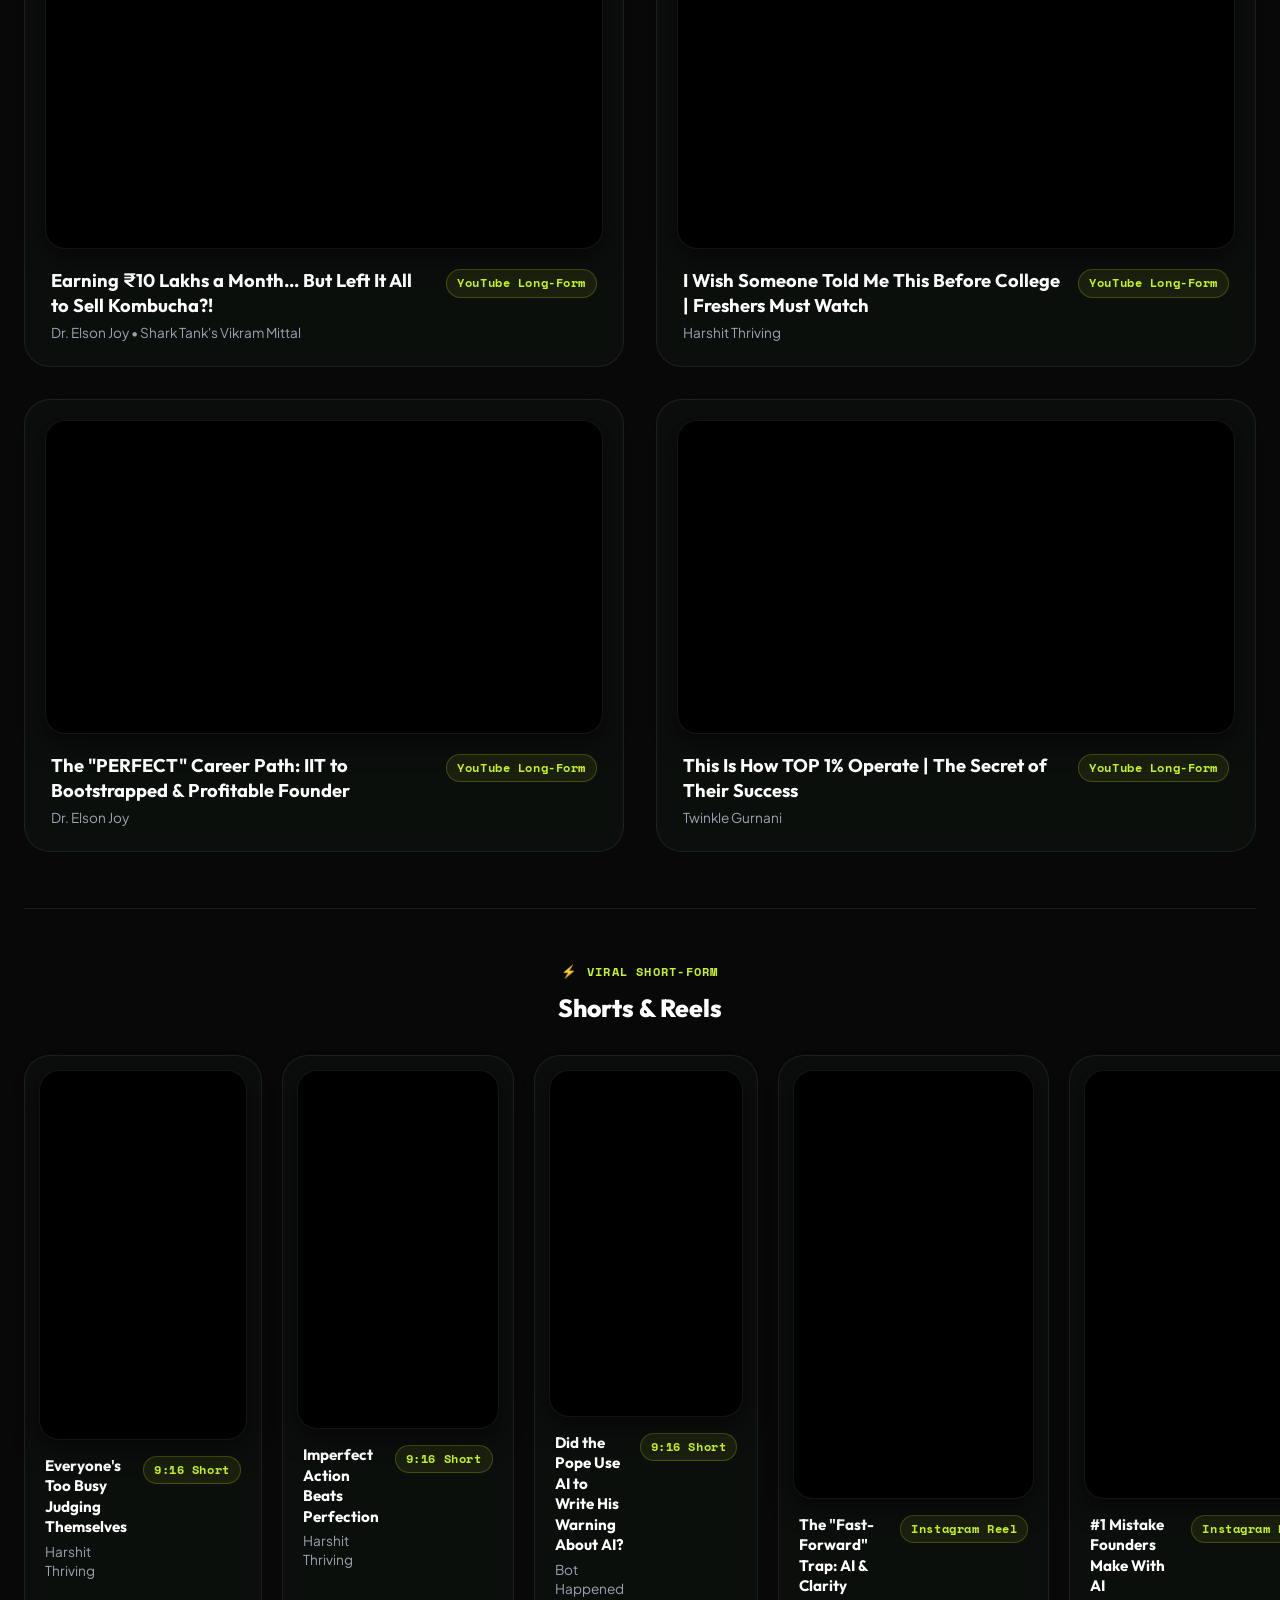
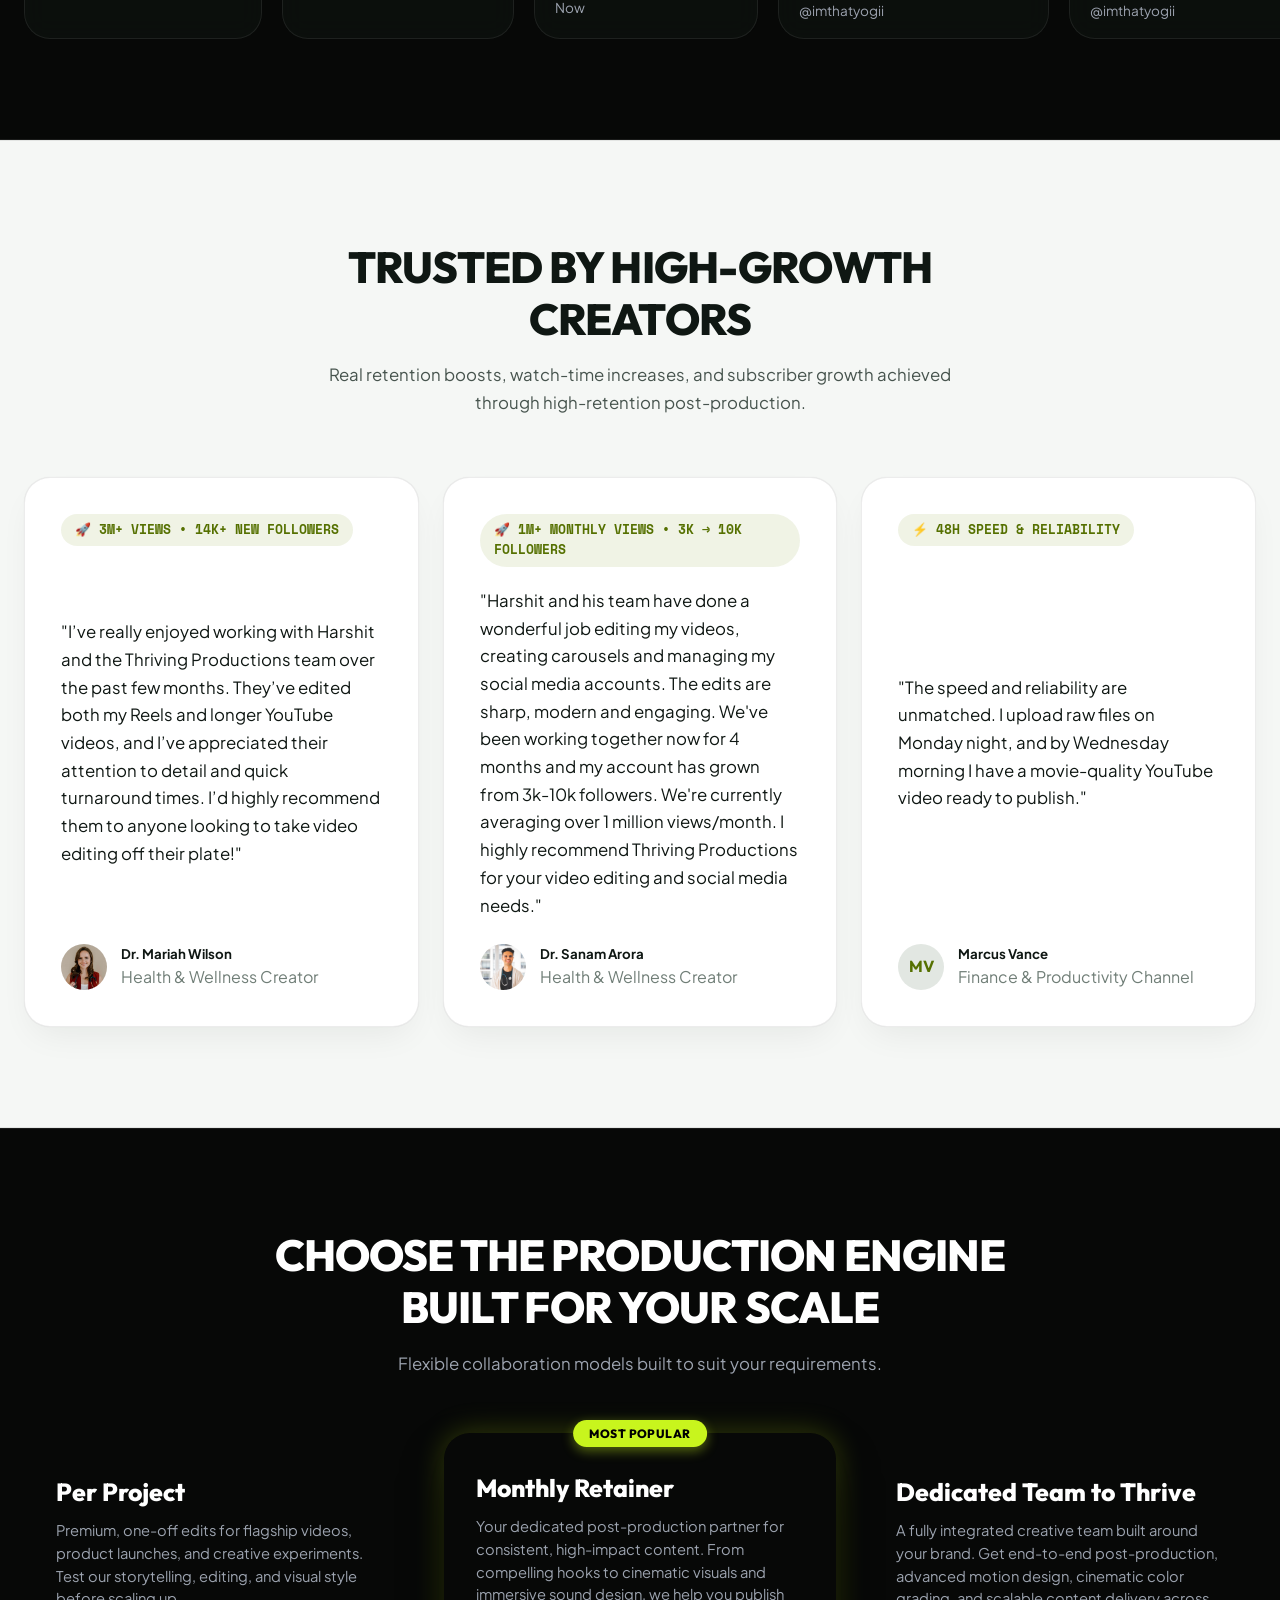
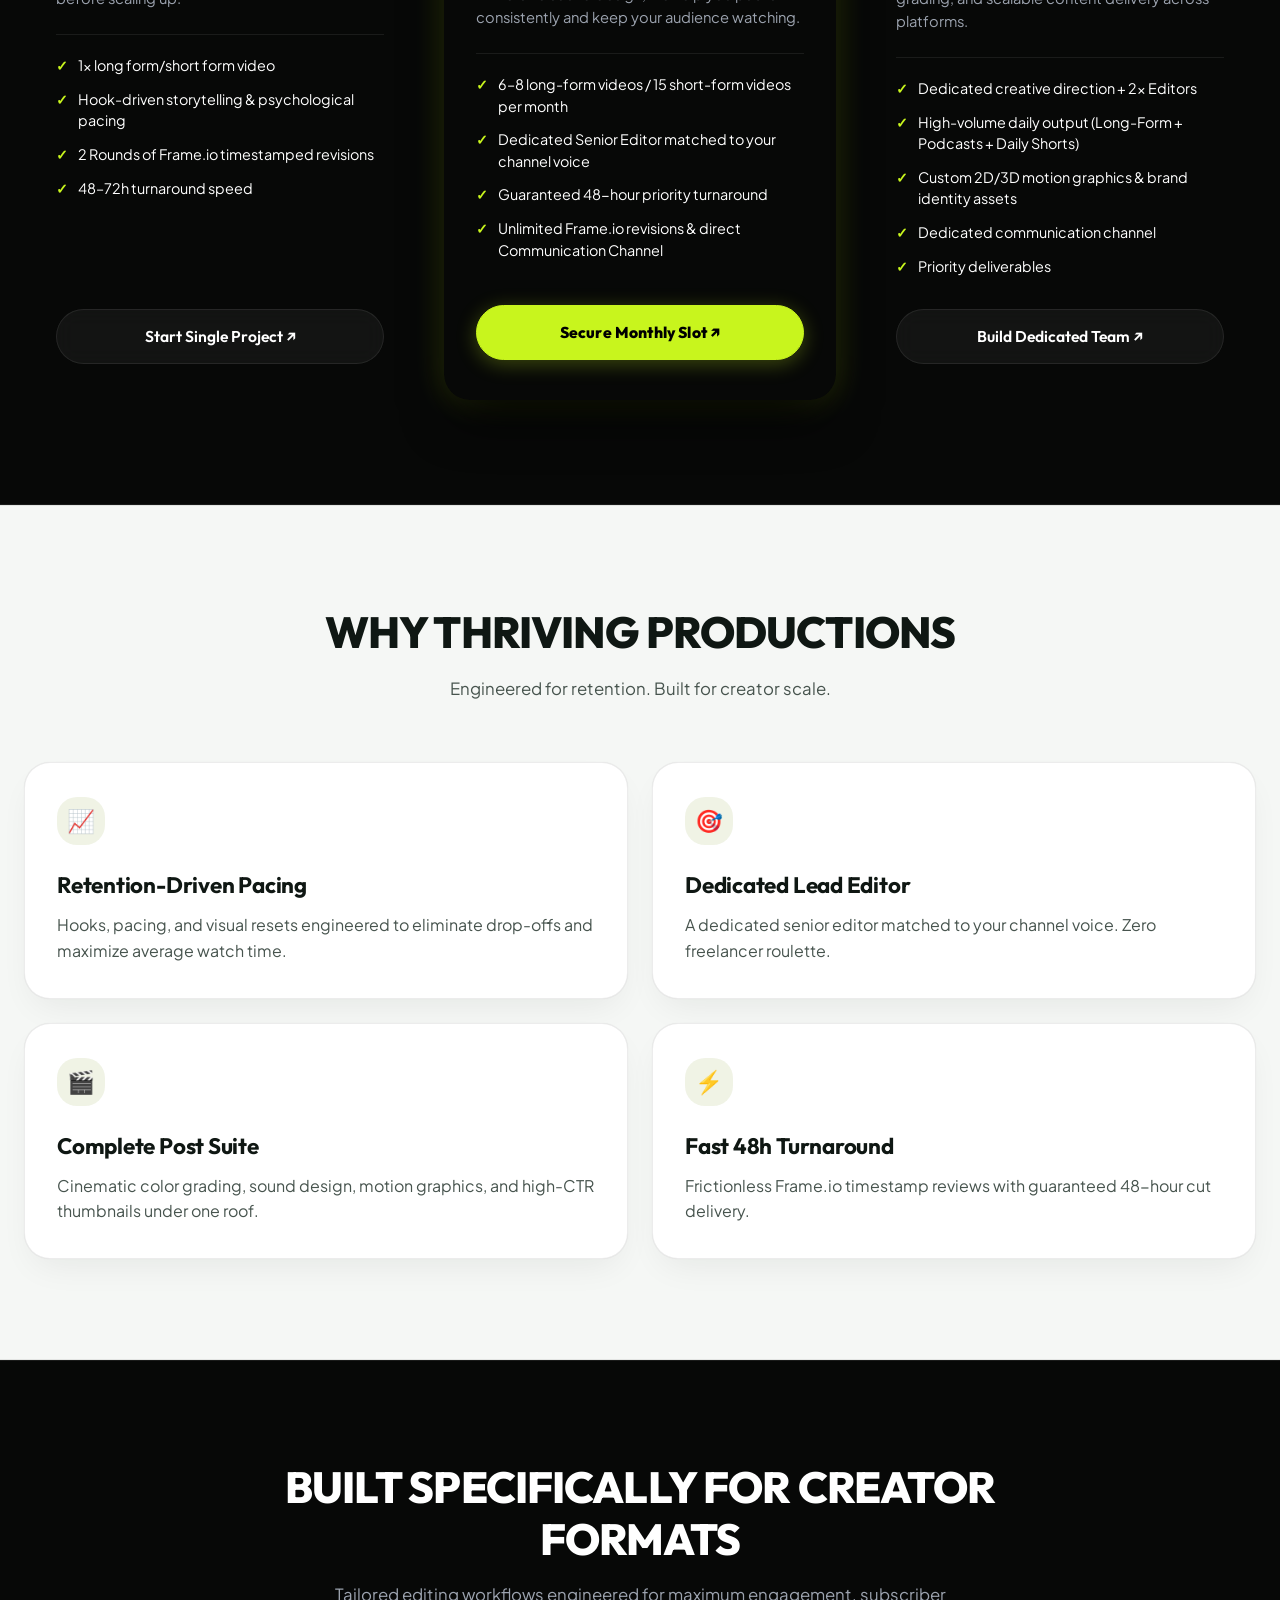
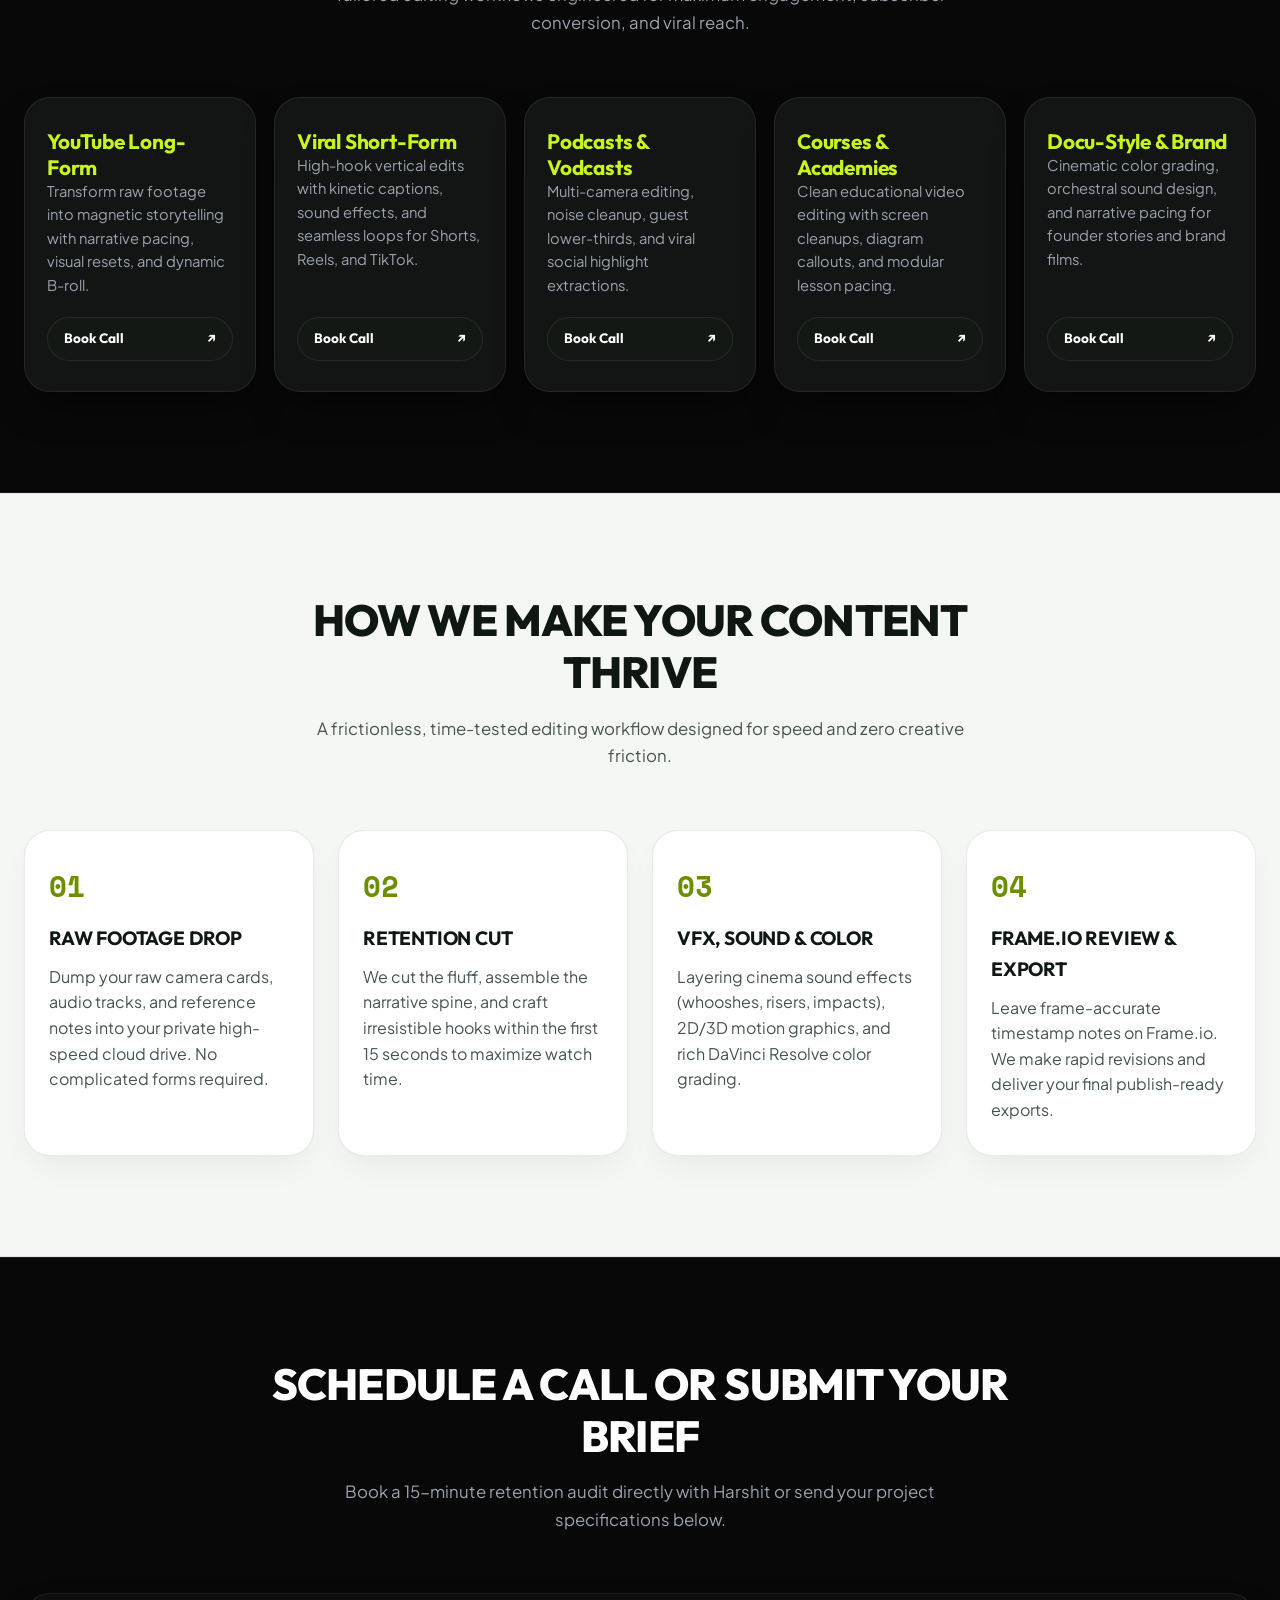
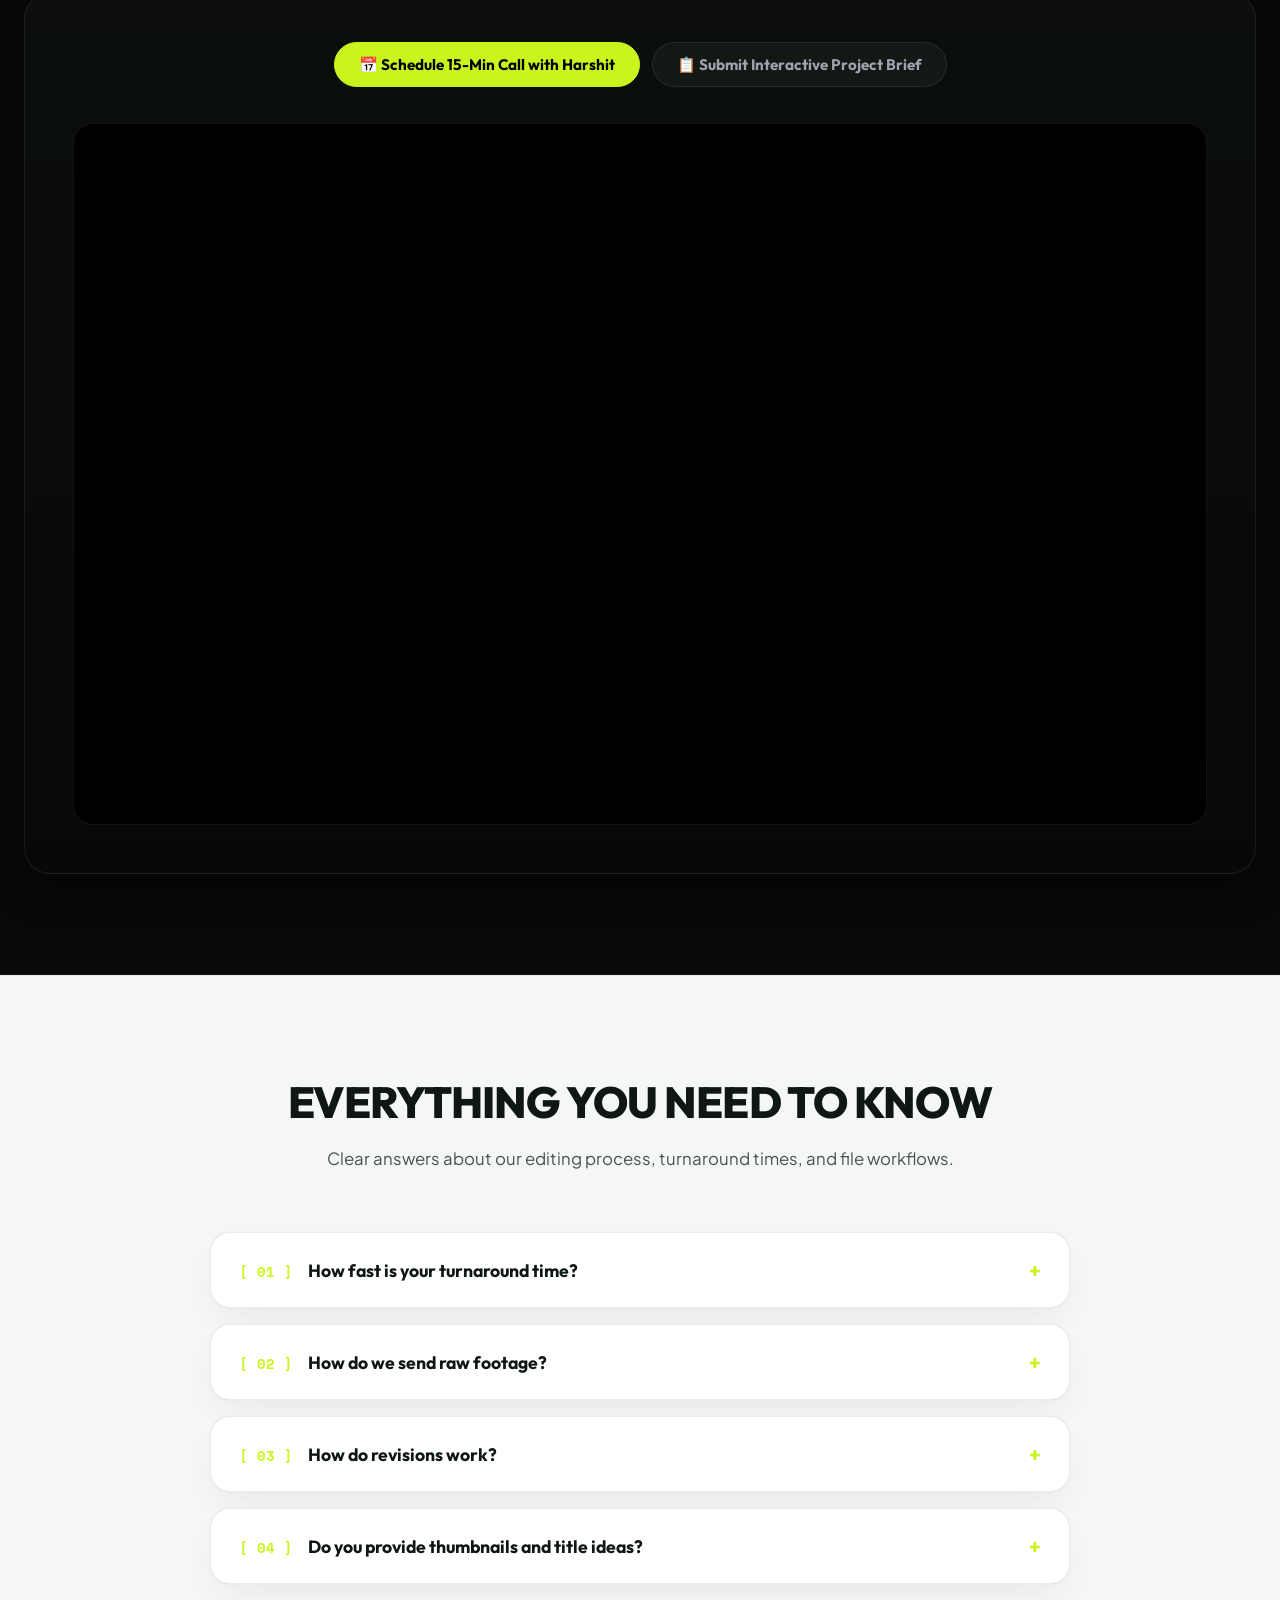
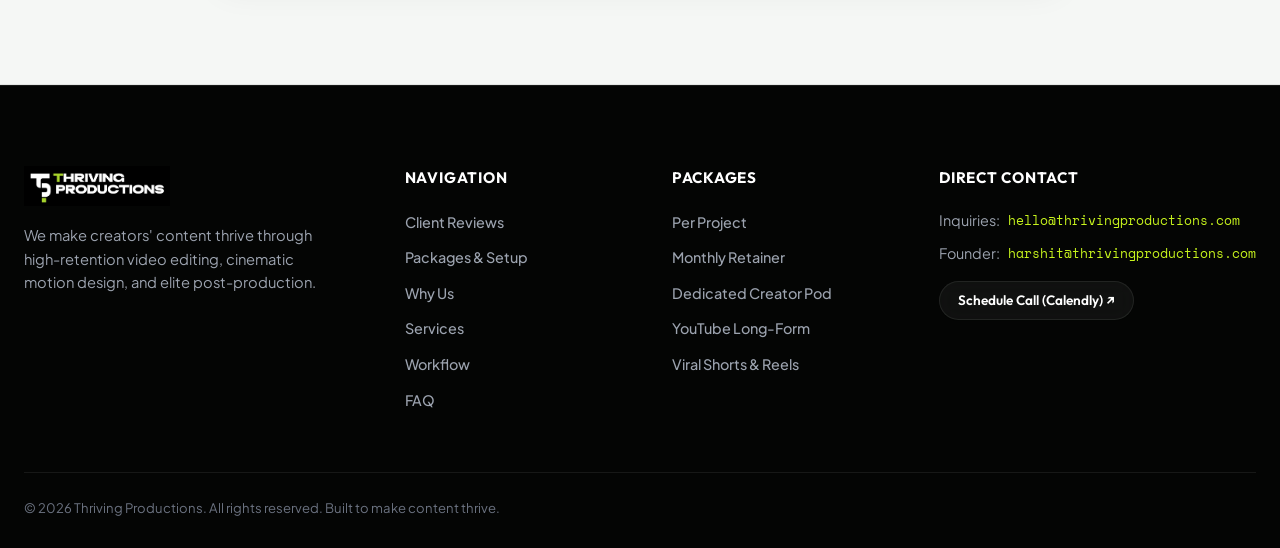
==== commit f8d7c263: "Add photo for Dr. Sanam Arora's testimonial" ====
--- a/index.html
+++ b/index.html
@@ -414,7 +414,7 @@
               "Harshit and his team have done a wonderful job editing my videos, creating carousels and managing my social media accounts. The edits are sharp, modern and engaging. We've been working together now for 4 months and my account has grown from 3k-10k followers. We're currently averaging over 1 million views/month. I highly recommend Thriving Productions for your video editing and social media needs."
             </p>
             <div class="test-author-row">
-              <div class="test-avatar">SA</div>
+              <img src="assets/dr-sanam.jpg" alt="Dr. Sanam Arora" class="test-avatar">
               <div class="test-author-info">
                 <h5>Dr. Sanam Arora</h5>
                 <p>Health & Wellness Creator</p>
